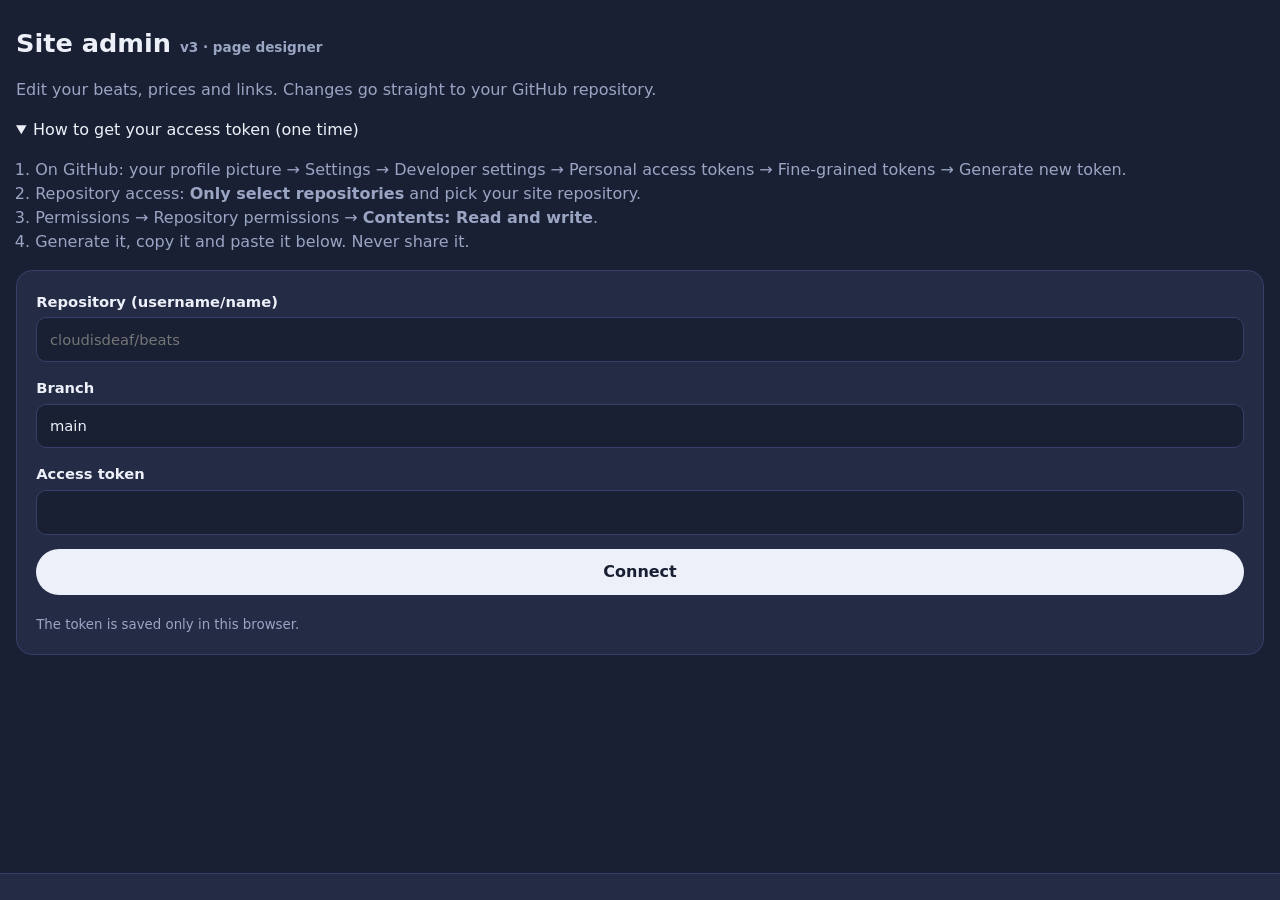
==== index.html @ 15315f5e "index.html" ====
<!DOCTYPE html>
<html lang="en">
<head>
<meta charset="utf-8">
<meta name="viewport" content="width=device-width, initial-scale=1">
<meta name="robots" content="noindex,nofollow">
<title>Site admin</title>
<style>
:root{--bg:#1a2033;--sf:#232b45;--ln:#36406a;--tx:#edf0f8;--mu:#9aa5c4;--ac:#a5b8ff}
*{box-sizing:border-box}
body{margin:0;background:var(--bg);color:var(--tx);font:16px/1.5 system-ui,-apple-system,"Segoe UI",sans-serif;padding-bottom:90px}
.w{width:min(1500px,100% - 2rem);margin:0 auto}
h1{font-size:1.6rem;margin:1.5rem 0 .2rem}h2{font-size:1.2rem;margin:2rem 0 .8rem}
p,small{color:var(--mu)}small{display:block;margin-top:.3rem;word-break:break-all}
.card{background:var(--sf);border:1px solid var(--ln);border-radius:16px;padding:1.2rem;margin:.8rem 0;display:grid;gap:.9rem}
label{display:grid;gap:.3rem;font-weight:600;font-size:.92rem}label.row{display:flex;gap:.6rem;align-items:center}
input,textarea,select{width:100%;background:var(--bg);color:var(--tx);border:1px solid var(--ln);border-radius:10px;padding:.65rem .8rem;font:inherit;font-weight:400}
input[type=checkbox]{width:auto}input[type=file]{padding:.5rem}
input:focus,textarea:focus,select:focus,button:focus-visible{outline:2px solid var(--ac);outline-offset:2px}
button{font:inherit;font-weight:600;border:0;border-radius:999px;padding:.7rem 1.3rem;cursor:pointer;background:var(--tx);color:var(--bg)}
button.sec{background:transparent;color:var(--tx);border:1px solid var(--ln)}button.del{background:transparent;color:#ff9b9b;border:1px solid #6a3640;justify-self:start}
button:disabled{opacity:.5;cursor:wait}
details{margin:1rem 0;color:var(--mu)}summary{cursor:pointer;color:var(--tx)}ol{padding-left:1.2rem}
.bar{position:fixed;left:0;right:0;bottom:0;background:var(--sf);border-top:1px solid var(--ln);padding:.8rem 0}
.bar .w{display:flex;gap:1rem;align-items:center;justify-content:space-between}#st{color:var(--mu);font-size:.9rem}
[hidden]{display:none!important}

.des{display:grid;grid-template-columns:minmax(0,1fr) 330px;gap:1rem;align-items:start}
@media(max-width:900px){.des{grid-template-columns:1fr}}
.des>.card{position:sticky;top:.5rem;max-height:calc(100vh - 1rem);overflow:auto;margin:0}
.tb{display:flex;flex-wrap:wrap;gap:.5rem;margin:.5rem 0}
.up{display:inline-block;cursor:pointer;border:1px solid var(--ln);border-radius:999px;padding:.7rem 1.3rem;font-weight:600;color:var(--tx)}
.stage{background:#0d1020;border:1px dashed var(--ln);padding:1rem;overflow:auto}.cvw{margin:0 auto}
.cv{position:relative;container-type:inline-size;aspect-ratio:var(--ar,16/7);background:radial-gradient(rgba(0,0,0,.1) 1px,transparent 1.3px) 0 0/7px 7px,var(--paper);color:var(--ink);outline:3px solid var(--ink);font-family:Arial,sans-serif}
.it{position:absolute;display:block;transform:rotate(calc(var(--r)*1deg));cursor:move;touch-action:none;user-select:none;-webkit-user-select:none}
.it.tx{font-size:calc(var(--fs)*1cqw);line-height:1.05;white-space:pre-wrap;word-break:break-word;color:var(--c,var(--ink))}
.it.tx.sh{text-shadow:.035em .035em 0 var(--acc),-.025em -.025em 0 var(--acc2)}
.it.hl{background:var(--acc);padding:.15em .35em}
.it.bt{background:var(--acc);border:3px solid var(--ink);box-shadow:.2em .2em 0 var(--ink);padding:.4em .7em;text-align:center;font-weight:700}
.it.im img{width:100%;display:block;pointer-events:none}.it.im.sh{filter:drop-shadow(3px 3px 0 var(--ink))}
.it.sel{outline:2px dashed #2a5bff;outline-offset:4px}
.hd,.rh{position:absolute;width:16px;height:16px;background:#2a5bff;border:2px solid #fff;border-radius:50%}
.hd{right:-12px;bottom:-12px;cursor:nwse-resize}.rh{left:calc(50% - 8px);top:-34px;cursor:grab}
.row2{display:flex;justify-content:space-between;align-items:center;gap:.6rem;flex-wrap:wrap;border-bottom:1px solid var(--ln);padding:.5rem 0}.row2 span{display:flex;gap:.4rem;flex-wrap:wrap}.ghost{opacity:.3}#bgc{grid-template-columns:repeat(auto-fit,minmax(220px,1fr))}
.tb label{display:flex;gap:.5rem;align-items:center;flex-direction:row}.fw{margin:0 auto;overflow:hidden;background:#fff;border:1px solid var(--ln)}.fw iframe{border:0;background:#fff;display:block}
.ro{position:sticky;top:0;z-index:5;background:var(--sf);border:1px solid var(--ln);padding:.5rem .8rem;font:600 .85rem ui-monospace,Consolas,monospace;margin:.5rem 0;word-break:break-word}
</style>
</head>
<body>
<div class="w">
<h1>Site admin <small style="display:inline;font-size:.85rem">v3 · page designer</small></h1>
<p>Edit your beats, prices and links. Changes go straight to your GitHub repository.</p>

<div id="login">
 <details open><summary>How to get your access token (one time)</summary><ol>
  <li>On GitHub: your profile picture &rarr; Settings &rarr; Developer settings &rarr; Personal access tokens &rarr; Fine-grained tokens &rarr; Generate new token.</li>
  <li>Repository access: <b>Only select repositories</b> and pick your site repository.</li>
  <li>Permissions &rarr; Repository permissions &rarr; <b>Contents: Read and write</b>.</li>
  <li>Generate it, copy it and paste it below. Never share it.</li></ol></details>
 <div class="card">
  <label>Repository (username/name)<input id="repo" placeholder="cloudisdeaf/beats"></label>
  <label>Branch<input id="br" value="main"></label>
  <label>Access token<input id="tk" type="password" autocomplete="off"></label>
  <button id="go">Connect</button>
  <small>The token is saved only in this browser.</small>
 </div>
</div>

<div id="ed" hidden>
 <h2>Page layout</h2><p>The page is a stack of blocks. Reorder or remove them, and add free canvases to place text, banners, images and stickers anywhere between sections.</p><div class="card" id="lay"></div>
 <h2 id="dz">Designer</h2><p>Desktop and mobile have separate layouts: switch the view and arrange each one on its own. Drag items to move them, use the round handles to resize and rotate, press Delete to remove.</p>
 <div class="tb"><button class="sec" id="vd">Desktop view</button><button class="sec" id="vm">Mobile view</button><button class="sec" id="adt">Add text</button><label class="up">Add image or sticker<input type="file" accept="image/*" id="adi" hidden></label><button class="sec" id="c2m">Copy desktop to mobile</button><button class="sec" id="m2d">Copy mobile to desktop</button></div>
 <div class="card" id="bgc"></div>
 <div class="tb"><label>Place new items on <select id="tgt"></select></label><label>Snap to grid <select id="snap"><option value="0">Off</option><option value="1">1%</option><option value="2.5">2.5%</option><option value="5" selected>5%</option><option value="10">10%</option></select></label><label>Preview screen width <select id="pw"><option value="1920" selected>1920 px</option><option value="1600">1600 px</option><option value="1440">1440 px</option><option value="1366">1366 px</option><option value="1280">1280 px</option></select></label><label><input type="checkbox" id="grid" checked> Show grid and rulers</label></div>
 <div class="ro" id="ro">Click an item in the preview to select it.</div>
 <div class="des"><div class="stage"><div class="fw" id="fw"><iframe id="fr" name="ed" title="Page preview"></iframe></div></div><div class="card" id="pn"></div></div>
 <h2>Pages</h2><p>The Beats page is always on. Switch the other pages public or private: a private page disappears from the menu and cannot be opened.</p><div class="card" id="pgs"></div>
 <h2>Album of the week</h2><div class="card" id="alb"></div>
 <h2>Projects</h2><button class="sec" id="adp">Add a project</button><div id="prj"></div>
 <h2>All items</h2><p>Every sticker, image and text on your page. Untick Mobile to hide an item on phones without touching the desktop.</p><div class="tb"><button class="sec" id="hm1">Hide every image on mobile</button><button class="sec" id="hm0">Show every item on mobile</button></div><div class="card" id="ly"></div>
 <h2>Style</h2><div class="card" id="sty"></div>
 <h2>Texts</h2><p>Change any other text on the page.</p><div class="card" id="txt"></div>
 <h2>Site settings</h2><div class="card" id="set"></div>
 <h2>Beats</h2><p>Upload only the preview with your voice tag. Newest beat goes first.</p>
 <button class="sec" id="add">Add a beat</button><div id="bts"></div>
 <h2>Licenses</h2><button class="sec" id="addlic">Add a license</button><div id="lic"></div>
 <h2>Account</h2><button class="sec" id="out">Disconnect this browser</button>
</div>
</div>

<div class="bar"><div class="w"><span id="st"></span><button id="pub" hidden>Publish changes</button></div></div>

<script>
const $=s=>document.querySelector(s),esc=s=>String(s??"").replace(/[&<>"]/g,c=>({"&":"&amp;","<":"&lt;",">":"&gt;",'"':"&quot;"}[c]));
let C=JSON.parse(localStorage.getItem("gh")||"{}"),D=null,F={};
const log=t=>$("#st").textContent=t;
const hdr=()=>({Authorization:"Bearer "+C.token,Accept:"application/vnd.github+json"});
const url=p=>`https://api.github.com/repos/${C.repo}/contents/${p}`;
const b64=f=>new Promise((ok,no)=>{const r=new FileReader();r.onload=()=>ok(r.result.split(",")[1]);r.onerror=no;r.readAsDataURL(f)});
const enc=s=>btoa(unescape(encodeURIComponent(s))),dec=s=>decodeURIComponent(escape(atob(s.replace(/\n/g,""))));
async function get(p){const r=await fetch(url(p)+"?ref="+encodeURIComponent(C.branch)+"&t="+Date.now(),{headers:hdr()});
 if(r.status===404)return null;if(!r.ok)throw new Error("GitHub answered "+r.status+". Check the repository name and the token.");return r.json()}
async function put(p,content,msg){const old=await get(p);
 const r=await fetch(url(p),{method:"PUT",headers:hdr(),body:JSON.stringify({message:msg,content,branch:C.branch,...(old?{sha:old.sha}:{})})});
 if(!r.ok)throw new Error(p+" failed ("+r.status+")")}
async function load(){const f=await get("data.json");if(!f)throw new Error("data.json was not found in the repository.");
 D=JSON.parse(dec(f.content));D.theme=Object.assign({paper:"#f4f1e8",ink:"#0d0d0d",acc:"#ffd400",acc2:"#e63a1e",hd:"Archivo Black",bd:"Space Mono"},D.theme);D.stickers=D.stickers||[];if(D.anim===undefined)D.anim=true;D.ticker=D.ticker||"new beats every week \u2022 tagged previews \u2022 clean files after payment \u2022 ";D.banner=D.banner||"";mig(D);cur=D.layout.find(k=>D.canvases[k])||"";D.texts=D.texts||{};$("#login").hidden=true;$("#ed").hidden=false;$("#pub").hidden=false;draw();design()}
function draw(){
 const s=(k,l,ph="")=>`<label>${l}<input data-k="${k}" value="${esc(D[k])}" placeholder="${ph}"></label>`;
 const c=(k,l)=>`<label>${l}<input type="color" data-k="theme.${k}" value="${esc(D.theme[k])}"></label>`;
 const fi=(f,i,o,l,cur)=>`<label>${l}<input type="file" accept="${f==="audio"?".mp3,audio/mpeg":"image/*"}" data-f="${f}" data-i="${i}" data-o="${o}"><small>${esc(cur||"Nothing uploaded")}</small></label>`;
 const n=(k,l,v)=>`<label>${l}<input type="number" data-t="num" data-k="${k}" value="${esc(v)}"></label>`;
 $("#set").innerHTML=s("artist","Artist name (logo, footer, page title)")+s("instagram","Instagram username (no @)")+s("youtube","YouTube channel URL")+s("email","Contact email (optional)")+s("paypal","PayPal.me username or link","e.g. cloudisdeaf")+`<label>Currency<select data-k="currency"><option${D.currency==="EUR"?" selected":""}>EUR</option><option${D.currency==="USD"?" selected":""}>USD</option></select></label>`;
 $("#lic").innerHTML=D.licenses.map((l,i)=>`<div class="card"><label>Name<input data-k="licenses.${i}.name" value="${esc(l.name)}"></label>${n(`licenses.${i}.price`,"Price",l.price)}<label>What is included (one per line)<textarea rows="5" data-t="list" data-k="licenses.${i}.features">${esc(l.features.join("\n"))}</textarea></label><label class="row"><input type="checkbox" data-t="chk" data-k="licenses.${i}.best" ${l.best?"checked":""}> Highlight this license</label><button class="del" data-dellic="${i}">Remove license</button></div>`).join("");
 $("#bts").innerHTML=D.beats.map((b,i)=>`<div class="card"><label>Title<input data-k="beats.${i}.title" value="${esc(b.title)}"></label>${n(`beats.${i}.bpm`,"BPM",b.bpm)}<label>Tags (comma separated)<input data-t="csv" data-k="beats.${i}.tags" value="${esc((b.tags||[]).join(", "))}"></label>${fi("audio",i,"beats","Preview MP3 (with voice tag)",b.audio)}${fi("cover",i,"beats","Cover image (optional)",b.cover)}<label>Checkout link (optional: BeatStars, Payhip... for automatic delivery)<input data-k="beats.${i}.buy" value="${esc(b.buy||"")}"></label>${gn(b,i)}<button class="del" data-del="${i}">Remove beat</button></div>`).join("")||"<p>No beats yet.</p>"}
document.addEventListener("input",e=>{const t=e.target,k=t.dataset.k;if(!k)return;const p=k.split(".");let o=D;while(p.length>1)o=o[p.shift()];
 let v=t.value;const ty=t.dataset.t;if(ty==="num")v=+v;if(ty==="list")v=v.split("\n").map(x=>x.trim()).filter(Boolean);if(ty==="csv")v=v.split(",").map(x=>x.trim()).filter(Boolean);if(ty==="chk")v=t.checked;o[p[0]]=v});
document.addEventListener("change",e=>{const t=e.target;if(!t.dataset.f||!t.files[0])return;const f=t.files[0],k=t.dataset.f,dir=k==="audio"?"beats/":k==="cover"?"covers/":"img/",p=dir+f.name.toLowerCase().replace(/[^a-z0-9.\-]+/g,"-"),o=t.dataset.o;
 F[p]=f;if(k!=="audio"){P[p]=URL.createObjectURL(f);rf()}(()=>{const base=o==="root"?D:o.split(".").reduce((x,q)=>x[q],D);return t.dataset.i===""||o==="root"?base:base[+t.dataset.i]})()[k]=p;t.nextElementSibling.textContent=p+" (uploads when you publish)"});
document.addEventListener("click",e=>{const d=e.target.dataset;
 if(d.del!==undefined&&confirm("Remove this beat from the site?")){D.beats.splice(+d.del,1);draw()}
 if(d.dellic!==undefined&&confirm("Remove this license?")){D.licenses.splice(+d.dellic,1);draw()}
 if(d.delst!==undefined){D.stickers.splice(+d.delst,1);draw()}});
$("#addlic").onclick=()=>{D.licenses.push({name:"New license",price:50,features:["Describe what is included"]});draw()};
const FONTS=["Archivo Black","Permanent Marker","Space Mono","Bebas Neue","Anton","Special Elite","VT323","Inter"],P={},BN={beats:"Latest beats",licenses:"Licenses",payments:"How to pay",free:"Free use",faq:"Questions",contact:"Contact"};let sel=null,view="d",cur="",W=null,T="page",tm;
const defHero=d=>{const L=[],b=d.banner?1:0;if(b)L.push({t:"img",src:d.banner,x:2,y:3,w:96,r:0,sh:1});(d.stickers||[]).filter(s=>s.img).forEach(s=>L.push({t:"img",src:s.img,x:+s.x||0,y:+s.y||0,w:Math.max(3,Math.round((+s.w||140)/12.8)),r:+s.r||0,sh:1,an:"w"}));
 L.push({t:"text",s:d.artist||"CloudIsDeaf",x:4,y:b?46:14,w:92,fs:b?9:11,f:"Archivo Black",sh:1,r:0},{t:"text",s:d.tagline||"Type beats made for late nights.",x:4,y:b?72:62,w:55,fs:2.1,f:"Space Mono",hl:1,r:0},{t:"text",s:"hear the beats",x:4,y:b?85:80,w:20,fs:1.9,f:"Space Mono",btn:1,link:"#beats",r:0});
 if(!b&&!(d.stickers||[]).length)L.push({t:"text",s:"\u2605",x:84,y:4,w:12,fs:11,f:"Archivo Black",c:"#e63a1e",an:"s",r:0},{t:"text",s:"ADVISORY\nheavy 808s inside",x:70,y:72,w:22,fs:1.6,f:"Space Mono",hl:1,r:-4});
 return{ar:"16/7",arm:"4/5",items:L}};
const mig=d=>{if(!d.canvases||!d.layout){const H=d.hero||defHero(d),c=i=>({x:i.x,y:i.y,w:i.w,fs:i.fs,r:i.r||0});d.canvases={hero:{name:"Top banner",ar:{d:H.ar||"16/7",m:H.arm||"4/5"},bg:{c:"",img:"",pat:"none"},items:H.items.map(i=>({...i,d:c(i),m:c(i)}))}};d.layout=["hero","beats","licenses","payments","free","faq","contact"]}delete d.hero;d.over=d.over||{};d.album=d.album||{on:false,week:"",title:"",artist:"",year:"",cover:"",note:"",links:{}};d.album.links=d.album.links||{};d.projects=d.projects||{on:false,items:[]};d.genres=d.genres||["Trap","R&B","Crank","Jerk","Melodic","Drill","Rage"];d.layout=d.layout.filter(k=>BN[k]||d.canvases[k])};
const B=()=>D&&D.canvases[cur];
const items=(b,o)=>o==="c"?(D.canvases[b]||{items:[]}).items:(D.over[b]=D.over[b]||[]);
const it0=()=>sel&&items(sel.b,sel.o)[sel.i];
const tn=id=>id==="page"?"Whole page":D.canvases[id]?D.canvases[id].name:BN[id]||id;
const elOf=s=>W&&s&&W.document.querySelector(`.it[data-o="${s.o}"][data-b="${s.b}"][data-i="${s.i}"]`);
const ctrEl=id=>{if(!W)return null;const d=W.document;return id==="page"?d.querySelector("#pg"):D.canvases[id]?d.querySelector("#c-"+id+" .cv"):d.querySelector('[data-blk="'+id+'"]>.w')};
const prev=()=>JSON.parse(JSON.stringify(D,(k,v)=>(k==="src"||k==="img"||k==="cover")&&P[v]?P[v]:v));
const addFile=f=>{const p="img/"+f.name.toLowerCase().replace(/[^a-z0-9.\-]+/g,"-");F[p]=f;P[p]=URL.createObjectURL(f);return p};
const all=()=>[...Object.values(D.canvases).flatMap(c=>c.items),...Object.values(D.over).flat()];
const rf=()=>{clearTimeout(tm);tm=setTimeout(rf0,70)};
function fit(){const st=document.querySelector(".stage"),w=view==="m"?390:+$("#pw").value,av=st.clientWidth-26,s=av>0?Math.min(1,av/w):1,h=Math.round(innerHeight*.82),fw=$("#fw"),fr=$("#fr");
 fw.style.width=Math.round(w*s)+"px";fw.style.height=h+"px";fr.style.width=w+"px";fr.style.height=Math.round(h/s)+"px";fr.style.transform="scale("+s+")";fr.style.transformOrigin="0 0"}
addEventListener("resize",()=>{if(D)fit()});$("#pw").onchange=()=>rf0();
function rf0(){if(!W||!W.render||!D)return;fit();$("#vd").style.outline=view==="d"?"2px solid #a5b8ff":"";$("#vm").style.outline=view==="m"?"2px solid #a5b8ff":"";
 const b=W.document.body;b.classList.toggle("vm",view==="m");b.classList.toggle("vd",view==="d");const y=W.scrollY||0;W.render(prev());try{W.scrollTo(0,y)}catch(_){}decor();lyr()}
function decor(){if(!W||!W.render)return;const d=W.document;d.querySelectorAll(".eg,.gd,.hd,.rh").forEach(e=>e.remove());
 const el=elOf(sel);if(el&&it0()){el.classList.add("sel");el.insertAdjacentHTML("beforeend",'<span class="hd"></span><span class="rh"></span>')}
 const C=el?el.offsetParent:ctrEl(T);
 if(C&&$("#grid").checked){const s=+$("#snap").value||10;let h="";for(let p=0;p<=100;p+=10)h+=`<i style="left:${p}%">${p}</i><b style="top:${p}%">${p}</b>`;C.insertAdjacentHTML("beforeend",`<div class="eg" style="--s:${s}%">${h}</div>`)}
 ro()}
function ro(g){const i=it0(),el=elOf(sel),R=$("#ro");
 if(!i){const C=ctrEl(T);R.textContent="New items go on: "+tn(T)+(C?" ("+C.offsetWidth+"\u00d7"+C.offsetHeight+" px)":"")+". Click an item in the preview to select it.";return}
 const G=g||i[view]||i.d,C=el&&el.offsetParent;R.textContent=tn(sel.b)+(C?" \u00b7 "+C.offsetWidth+"\u00d7"+C.offsetHeight+" px":"")+" \u00b7 x "+G.x+"%  y "+G.y+"%  w "+G.w+"%  rot "+(G.r||0)+"\u00b0  layer "+(i.z||0)+" \u00b7 screen "+W.innerWidth+"px"}
function setT(id){T=id;$("#tgt").value=id;if(D.canvases[id]&&cur!==id){cur=id;bgp();lay()}}
function lay(){const L=D.layout,rm=Object.keys(BN).filter(k=>!L.includes(k));
 $("#lay").innerHTML=L.map(id=>{const c=D.canvases[id];return`<div class="row2"><b>${esc(c?c.name:BN[id])}${c?" (free canvas"+(id===cur?", editing":"")+")":""}</b><span>${c?`<button class="sec" data-m="ed" data-id="${id}">Edit</button>`:""}<button class="sec" data-m="up" data-id="${id}">Up</button><button class="sec" data-m="dn" data-id="${id}">Down</button><button class="del" data-m="rm" data-id="${id}">Remove</button></span></div>`}).join("")+`<div class="tb"><button class="sec" id="adc">Add a free canvas</button>${rm.map(k=>`<button class="sec" data-m="back" data-id="${k}">Restore: ${BN[k]}</button>`).join("")}</div>`;
 $("#tgt").innerHTML='<option value="page">Whole page (background)</option>'+L.map(id=>`<option value="${id}">${esc(tn(id))}</option>`).join("");T=L.includes(T)||T==="page"?T:"page";$("#tgt").value=T}
$("#tgt").onchange=()=>{setT($("#tgt").value);decor()};$("#snap").onchange=decor;$("#grid").onchange=decor;
$("#lay").addEventListener("click",e=>{const m=e.target.dataset.m,id=e.target.dataset.id,L=D.layout,n=L.indexOf(id),ct=L.indexOf("contact")>-1?L.indexOf("contact"):L.length;
 if(e.target.id==="adc"){const k="c"+Date.now().toString(36);D.canvases[k]={name:"Canvas "+(Object.keys(D.canvases).length+1),ar:{d:"16/6",m:"1/1"},bg:{c:"",img:"",pat:"none"},items:[]};L.splice(ct,0,k);cur=k;T=k;sel=null}
 else if(!m)return;
 else if(m==="up"&&n>0)[L[n-1],L[n]]=[L[n],L[n-1]];
 else if(m==="dn"&&n<L.length-1)[L[n+1],L[n]]=[L[n],L[n+1]];
 else if(m==="rm"){if(!confirm("Remove this block from the page?"))return;L.splice(n,1);if(D.canvases[id]){delete D.canvases[id];sel=null;if(cur===id)cur=L.find(k=>D.canvases[k])||""}}
 else if(m==="back")L.splice(ct,0,id);
 else if(m==="ed"){cur=id;T=id;sel=null}
 lay();bgp();pn();rf0()});
function bgp(){const b=B(),p=$("#bgc");if(!b){p.innerHTML="<p>Add a free canvas in the page layout above to set its background and height.</p>";return}
 const k=x=>`canvases.${cur}.${x}`;
 p.innerHTML=`<label>Canvas name<input data-k="${k("name")}" value="${esc(b.name)}"></label><label>Shape on desktop (width/height)<input data-k="${k("ar.d")}" value="${esc(b.ar.d)}"></label><label>Shape on mobile (width/height)<input data-k="${k("ar.m")}" value="${esc(b.ar.m)}"></label><label>Background color<input type="color" data-k="${k("bg.c")}" value="${b.bg.c||"#ffffff"}"></label><button class="sec" data-m="nobg">Use page background</button><label>Background pattern<select data-k="${k("bg.pat")}">${[["none","None"],["dots","Dots"],["lines","Stripes"]].map(a=>`<option value="${a[0]}"${a[0]===b.bg.pat?" selected":""}>${a[1]}</option>`).join("")}</select></label><label class="row"><input type="checkbox" data-t="chk" data-k="${k("wide")}" ${b.wide?"checked":""}> Full width (edge to edge, up to 1920 px)</label><label>Background image<input type="file" accept="image/*" id="bgi"><small>${esc(b.bg.img||"None")}</small></label><button class="sec" data-m="nobi">Remove background image</button>`}
$("#bgc").addEventListener("click",e=>{const m=e.target.dataset.m,b=B();if(!b)return;if(m==="nobg")b.bg.c="";else if(m==="nobi")b.bg.img="";else return;bgp();rf0()});
$("#bgc").addEventListener("change",e=>{if(e.target.id==="bgi"&&e.target.files[0]){B().bg.img=addFile(e.target.files[0]);bgp();rf0()}});
function pn(){const i=it0(),p=$("#pn");if(!i){p.innerHTML="<p>Select an item in the preview, or add one with the buttons above.</p>";return}
 const G=i[view]||i.d,V=view==="d"?"desktop":"mobile",
 f=(k,l,t="text",x="")=>`<label>${l}<input type="${t}" data-p="${k}" value="${esc(i[k]??"")}" ${x}></label>`,
 gf=(k,l,x="")=>`<label>${l} (${V})<input type="number" data-g="${k}" value="${esc(G[k]??"")}" ${x}></label>`,
 ck=(k,l)=>`<label class="row"><input type="checkbox" data-p="${k}" data-c="1" ${i[k]?"checked":""}> ${l}</label>`,
 ab=(v,l)=>`<button class="sec" data-a="al" data-v="${v}">${l}</button>`;
 p.innerHTML=`<p><b>${esc(tn(sel.b))}</b>: editing the ${V} layout</p>`+(i.t==="text"?`<label>Text<textarea rows="3" data-p="s">${esc(i.s)}</textarea></label><label>Font<select data-p="f">${FONTS.map(x=>`<option${x===i.f?" selected":""}>${x}</option>`).join("")}</select></label>`+gf("fs","Size",'step="0.1" min="0.5"')+`<label>Color<input type="color" data-p="c" value="${i.c||D.theme.ink}"></label>`+ck("sh","Punk shadow")+ck("hl","Highlighter")+ck("btn","Button style")+f("link","Link (optional, for example #beats)"):`<label>Replace image<input type="file" accept="image/*" id="rpl"></label>`+ck("sh","Drop shadow"))
 +gf("x","X position (%)",'step="0.1"')+gf("y","Y position (%)",'step="0.1"')+gf("w","Width (%)",'step="0.5" min="2"')+gf("r","Rotation (degrees)")
 +`<label>Layer (-5 behind page content, 15 in front)<input type="number" min="-5" max="15" step="1" data-p="z" value="${i.z||0}"></label>`+ck("hd","Hide on desktop")+ck("hm","Hide on mobile")+`<label>Animation<select data-p="an">${[["","None"],["w","Wobble"],["s","Spin"],["p","Pulse"]].map(a=>`<option value="${a[0]}"${a[0]===(i.an||"")?" selected":""}>${a[1]}</option>`).join("")}</select></label>`
 +`<div class="tb">${ab("l","Left edge")}${ab("ch","Center horizontally")}${ab("r","Right edge")}${ab("t","Top edge")}${ab("cv","Center vertically")}${ab("b","Bottom edge")}</div><div class="tb"><button class="sec" data-a="fw">Layer +1</button><button class="sec" data-a="bk">Layer -1</button><button class="sec" data-a="dup">Duplicate</button><button class="sec" data-a="hidev">Hide on ${V}</button><button class="del" data-a="rm">Delete everywhere</button></div>`}
function design(){const t=D.theme,o=v=>FONTS.map(x=>`<option${x===v?" selected":""}>${x}</option>`).join(""),c=(k,l)=>`<label>${l}<input type="color" data-k="theme.${k}" value="${esc(t[k])}"></label>`;
 $("#sty").innerHTML=`<label>Heading font (titles of each section)<select data-k="theme.hd">${o(t.hd)}</select></label><label>Body font<select data-k="theme.bd">${o(t.bd)}</select></label>`+c("paper","Page background color")+c("ink","Text and border color")+c("acc","Accent color")+c("acc2","Second accent color")+`<label>Page background pattern<select data-k="theme.pat"><option value="dots"${t.pat!=="none"?" selected":""}>Dots</option><option value="none"${t.pat==="none"?" selected":""}>None</option></select></label><label>Scrolling strip text<input data-k="ticker" value="${esc(D.ticker)}"></label><label class="row"><input type="checkbox" data-t="chk" data-k="anim" ${D.anim?"checked":""}> Animations on</label>`;
 lay();bgp();pn();pgs();if(!$("#fr").getAttribute("src"))$("#fr").src="index.html?edit=1&t="+Date.now();
 fetch("index.html?t="+Date.now()).then(r=>r.text()).then(h=>{const d=new DOMParser().parseFromString(h,"text/html");
  $("#txt").innerHTML=[...d.querySelectorAll("[data-tx]")].map(e=>`<label>${esc(e.textContent.trim().slice(0,45))}<textarea rows="2" data-x="${e.dataset.tx}">${esc(D.texts[e.dataset.tx]??e.textContent.trim())}</textarea></label>`).join("")||"<p>No texts found.</p>"}).catch(()=>{$("#txt").innerHTML="<p>Could not load the list of texts.</p>"})}
document.addEventListener("input",e=>{if(e.target.dataset.k&&D)rf()});
$("#txt").addEventListener("input",e=>{const k=e.target.dataset.x;if(k)D.texts[k]=e.target.value});
$("#pn").addEventListener("input",e=>{const t=e.target,i=it0();if(!i)return;
 if(t.dataset.g)(i[view]=i[view]||{...i.d})[t.dataset.g]=+t.value;else if(t.dataset.p)i[t.dataset.p]=t.dataset.c?t.checked:t.type==="number"?+t.value:t.value;else return;rf();ro()});
$("#pn").addEventListener("change",e=>{if(e.target.id==="rpl"&&e.target.files[0]){it0().src=addFile(e.target.files[0]);rf0()}});
$("#pn").addEventListener("click",e=>{const a=e.target.dataset.a,i=it0();if(!a||!i)return;const L=items(sel.b,sel.o),g=i[view]=i[view]||{...i.d};
 if(a==="rm"){if(!confirm("Delete this item from desktop AND mobile?"))return;L.splice(sel.i,1);sel=null}else if(a==="hidev"){i[view==="d"?"hd":"hm"]=1}
 else if(a==="dup"){const c=JSON.parse(JSON.stringify(i));["d","m"].forEach(k=>{c[k].x+=3;c[k].y+=3});L.push(c);sel={...sel,i:L.length-1}}
 else if(a==="fw"||a==="bk")i.z=Math.max(-5,Math.min(15,(i.z||0)+(a==="fw"?1:-1)));
 else if(a==="al"){const el=elOf(sel),C=el.offsetParent,w=el.offsetWidth/C.offsetWidth*100,h=el.offsetHeight/C.offsetHeight*100,v=e.target.dataset.v;
  if(v==="l")g.x=0;if(v==="ch")g.x=+(50-w/2).toFixed(1);if(v==="r")g.x=+(100-w).toFixed(1);if(v==="t")g.y=0;if(v==="cv")g.y=+(50-h/2).toFixed(1);if(v==="b")g.y=+(100-h).toFixed(1)}
 rf0();pn()});
const nw=o=>{const id=ctrEl(T)?T:"page",oo=D.canvases[id]?"c":"o",C=ctrEl(id);let x=30,y=20;
 if(C&&W){const r=C.getBoundingClientRect();x=Math.max(0,Math.min(85,(W.innerWidth/2-r.left)/r.width*100-8));y=Math.max(-10,Math.min(100,(W.innerHeight/2-r.top)/r.height*100-4))}
 const g={x:+x.toFixed(1),y:+y.toFixed(1)};if(oo==="o"&&id==="page"&&view==="d")o.hm=1;o.d={...o.d,...g};o.m={...o.m,...g};const L=items(id,oo);L.push(o);sel={o:oo,b:id,i:L.length-1};T=id;$("#tgt").value=id;rf0();pn()};
$("#adt").onclick=()=>nw({t:"text",s:"New text",f:D.theme.bd,z:0,d:{w:40,fs:4,r:0},m:{w:60,fs:6,r:0}});
$("#adi").onchange=e=>{const f=e.target.files[0];if(!f)return;nw({t:"img",src:addFile(f),sh:1,z:1,d:{w:20,r:0},m:{w:35,r:0}});e.target.value=""};
$("#vd").onclick=()=>{view="d";rf0();pn()};$("#vm").onclick=()=>{view="m";rf0();pn()};
const cp=(a,z)=>{if(confirm("Copy the "+(a==="d"?"desktop":"mobile")+" layout of every item to "+(z==="d"?"desktop":"mobile")+"?")){all().forEach(i=>{i[z]={...(i[a]||i.d)}});rf0();pn()}};
$("#c2m").onclick=()=>cp("d","m");$("#m2d").onclick=()=>cp("m","d");
const refs=()=>[...Object.entries(D.canvases).flatMap(([b,c])=>c.items.map((it,i)=>({o:"c",b,i,it}))),...Object.entries(D.over).flatMap(([b,L])=>L.map((it,i)=>({o:"o",b,i,it})))];
function lyr(){const L=$("#ly");if(!L||!D)return;
 L.innerHTML=refs().map(r=>{const k=r.o+"|"+r.b+"|"+r.i;return`<div class="row2"><span><b>${esc(r.it.t==="img"?(r.it.src||"").split("/").pop():"\u201c"+String(r.it.s||"").slice(0,28)+"\u201d")}</b><small>on ${esc(tn(r.b))}</small></span><span><label class="row"><input type="checkbox" data-ly="d" data-ref="${k}" ${r.it.hd?"":"checked"}> Desktop</label><label class="row"><input type="checkbox" data-ly="m" data-ref="${k}" ${r.it.hm?"":"checked"}> Mobile</label><button class="sec" data-ly="s" data-ref="${k}">Select</button></span></div>`}).join("")||"<p>No items yet.</p>"}
$("#ly").addEventListener("change",e=>{const t=e.target,v=t.dataset.ly;if(!v||v==="s")return;const[o,b,i]=t.dataset.ref.split("|");items(b,o)[+i][v==="d"?"hd":"hm"]=t.checked?0:1;rf0()});
$("#ly").addEventListener("click",e=>{const t=e.target;if(t.dataset.ly!=="s")return;const[o,b,i]=t.dataset.ref.split("|");sel={o,b,i:+i};setT(b);rf0();pn();const el=elOf(sel);if(el&&el.scrollIntoView)el.scrollIntoView({block:"center"})});
$("#hm1").onclick=()=>{refs().forEach(r=>{if(r.it.t==="img")r.it.hm=1});rf0()};$("#hm0").onclick=()=>{refs().forEach(r=>{r.it.hm=0});rf0()};
const PL=[["spotify","Spotify"],["apple","Apple Music"],["ytm","YouTube Music"],["amazon","Amazon Music"],["deezer","Deezer"],["tidal","Tidal"],["soundcloud","SoundCloud"],["bandcamp","Bandcamp"]];
const gn=(b,i)=>`<div><b>Genres</b><div class="tb">${D.genres.map(g=>`<label class="row"><input type="checkbox" data-gn="${i}" data-gv="${esc(g)}" ${(b.genres||[]).includes(g)?"checked":""}> ${esc(g)}</label>`).join("")}</div></div>`;
document.addEventListener("change",e=>{const t=e.target;if(t.dataset.gn===undefined)return;const b=D.beats[+t.dataset.gn];b.genres=b.genres||[];const g=t.dataset.gv,ix=b.genres.indexOf(g);if(t.checked&&ix<0)b.genres.push(g);if(!t.checked&&ix>-1)b.genres.splice(ix,1);rf()});
function pgs(){const A=D.album,J=D.projects,f=(k,l,v)=>`<label>${l}<input data-k="${k}" value="${esc(v||"")}"></label>`;
 $("#pgs").innerHTML=`<label class="row"><input type="checkbox" data-t="chk" data-k="album.on" ${A.on?"checked":""}> Album of the week page is public</label><label class="row"><input type="checkbox" data-t="chk" data-k="projects.on" ${J.on?"checked":""}> Projects page is public</label><label>Preview page in the designer<select id="pgv"><option value="">Home</option><option value="beats">All beats</option><option value="album">Album of the week</option><option value="projects">Projects</option></select></label><label>Genres for the beats page (comma separated)<input data-t="csv" data-k="genres" value="${esc(D.genres.join(", "))}"></label>`;
 $("#alb").innerHTML=f("album.week","Label (for example Week of Oct 12)",A.week)+f("album.title","Album title",A.title)+f("album.artist","Artist",A.artist)+f("album.year","Year",A.year)+`<label>Why this album<textarea rows="3" data-k="album.note">${esc(A.note)}</textarea></label><label>Cover<input type="file" accept="image/*" data-f="cover" data-i="" data-o="album"><small>${esc(A.cover||"No cover")}</small></label>`+PL.map(x=>`<label>${x[1]} link<input data-k="album.links.${x[0]}" value="${esc(A.links[x[0]]||"")}" placeholder="https://"></label>`).join("");
 $("#prj").innerHTML=J.items.map((p,i)=>`<div class="card">${f(`projects.items.${i}.title`,"Title",p.title)}${f(`projects.items.${i}.role`,"Your role",p.role)}${f(`projects.items.${i}.year`,"Year",p.year)}<label>Description<textarea rows="3" data-k="projects.items.${i}.desc">${esc(p.desc)}</textarea></label><label>Cover<input type="file" accept="image/*" data-f="cover" data-i="${i}" data-o="projects.items"><small>${esc(p.cover||"No cover")}</small></label><label>Links (one per line: Label | URL)<textarea rows="3" data-k="projects.items.${i}.links">${esc(p.links)}</textarea></label><button class="del" data-delp="${i}">Remove project</button></div>`).join("")||"<p>No projects yet.</p>"}
$("#pgs").addEventListener("change",e=>{if(e.target.id==="pgv"&&W)W.location.hash=e.target.value?"#/"+e.target.value:"#/"});
$("#pgs").addEventListener("input",e=>{if(e.target.dataset.k==="genres")setTimeout(()=>{draw();rf()},0)});
$("#adp").onclick=()=>{D.projects.items.unshift({title:"New project",role:"",year:"",desc:"",cover:"",links:""});pgs();rf()};
$("#prj").addEventListener("click",e=>{const x=e.target.dataset.delp;if(x!==undefined&&confirm("Remove this project?")){D.projects.items.splice(+x,1);pgs();rf()}});
function key(e){if(!sel||!D||/INPUT|TEXTAREA|SELECT/.test(e.target.tagName))return;const i=it0();if(!i)return;const g=i[view]=i[view]||{...i.d},st=e.shiftKey?2:.5;
 if(e.key==="Delete"||e.key==="Backspace"){if(view==="m")i.hm=1;else if(confirm("Delete this item from the whole page? To only hide it, use the Desktop and Mobile checkboxes in All items.")){items(sel.b,sel.o).splice(sel.i,1);sel=null}}
 else if(e.key.indexOf("Arrow")===0){e.preventDefault();if(e.key==="ArrowLeft")g.x=+(g.x-st).toFixed(1);if(e.key==="ArrowRight")g.x=+(g.x+st).toFixed(1);if(e.key==="ArrowUp")g.y=+(g.y-st).toFixed(1);if(e.key==="ArrowDown")g.y=+(g.y+st).toFixed(1)}
 else return;rf0();pn()}
document.addEventListener("keydown",key);
const ap=(el,g)=>{for(const[k,v]of[["x",g.x+"%"],["y",g.y+"%"],["w",g.w+"%"],["r",g.r||0]])el.style.setProperty("--"+view+k,v)};
function snp(x,y,el,C){const s=+$("#snap").value;if(!s)return[x,y,0,0];const w=el.offsetWidth/C.offsetWidth*100,h=el.offsetHeight/C.offsetHeight*100;x=Math.round(x/s)*s;y=Math.round(y/s)*s;let a=0,b=0;
 if(Math.abs(x+w/2-50)<=1.2){x=50-w/2;a=1}if(Math.abs(y+h/2-50)<=1.2){y=50-h/2;b=1}return[x,y,a,b]}
function pd(e){if(e.button>0)return;const hd=e.target.closest(".hd,.rh"),el=e.target.closest(".it[data-b]");
 if(!el){const s=e.target.closest(".cs,[data-blk]");setT(s?(s.dataset.blk||s.id.slice(2)):"page");sel=null;decor();pn();return}
 e.preventDefault();const o=el.dataset.o,b=el.dataset.b,n=+el.dataset.i;
 if(!sel||sel.o!==o||sel.b!==b||sel.i!==n){sel={o,b,i:n};setT(b);decor();pn()}
 const it=items(b,o)[n],g=(it[view]=it[view]||{...it.d}),C=el.offsetParent,r=C.getBoundingClientRect(),bb=el.getBoundingClientRect(),cx=bb.left+bb.width/2,cy=bb.top+bb.height/2,mode=hd?(hd.classList.contains("rh")?"r":"s"):"m",s0={x:e.clientX,y:e.clientY,ix:g.x,iy:g.y,iw:g.w};
 try{el.setPointerCapture(e.pointerId)}catch(_){}
 const mv=ev=>{const dx=(ev.clientX-s0.x)/r.width*100,dy=(ev.clientY-s0.y)/r.height*100;let va=0,ha=0;
  if(mode==="m"){const q=snp(s0.ix+dx,s0.iy+dy,el,C);g.x=+q[0].toFixed(1);g.y=+q[1].toFixed(1);va=q[2];ha=q[3]}
  else if(mode==="s"){const s=+$("#snap").value;let w=s0.iw+dx;if(s)w=Math.round(w/s)*s;g.w=Math.max(2,+w.toFixed(1))}
  else{let a=Math.atan2(ev.clientY-cy,ev.clientX-cx)*180/Math.PI+90;g.r=ev.shiftKey?Math.round(a/15)*15:Math.round(a)}
  ap(el,g);C.querySelectorAll(".gd").forEach(x=>x.remove());
  if(va)C.insertAdjacentHTML("beforeend",'<div class="gd" style="left:50%;top:0;bottom:0;width:2px"></div>');if(ha)C.insertAdjacentHTML("beforeend",'<div class="gd" style="top:50%;left:0;right:0;height:2px"></div>');ro(g)},
  up=()=>{W.removeEventListener("pointermove",mv);W.removeEventListener("pointerup",up);rf0();pn()};
 W.addEventListener("pointermove",mv);W.addEventListener("pointerup",up)}
$("#fr").addEventListener("load",()=>{W=$("#fr").contentWindow;if(!W||!W.render)return;W.document.addEventListener("pointerdown",pd,true);W.document.addEventListener("keydown",key);rf0()});
$("#add").onclick=()=>{D.beats.unshift({title:"New beat",bpm:140,tags:[],audio:"",cover:""});draw()};
$("#go").onclick=async()=>{C={repo:$("#repo").value.trim(),branch:$("#br").value.trim()||"main",token:$("#tk").value.trim()};
 localStorage.setItem("gh",JSON.stringify(C));log("Connecting...");try{await load();log("Connected.")}catch(e){log("Error: "+e.message)}};
$("#out").onclick=()=>{localStorage.removeItem("gh");location.reload()};
$("#pub").onclick=async()=>{const b=$("#pub");b.disabled=true;
 try{for(const[p,f]of Object.entries(F)){log("Uploading "+p+"...");await put(p,await b64(f),"Upload "+p)}F={};
  log("Saving site data...");await put("data.json",enc(JSON.stringify(D,null,2)+"\n"),"Update site data");
  log("Published. The site updates in about a minute.")}catch(e){log("Error: "+e.message)}b.disabled=false};
$("#repo").value=C.repo||"";$("#br").value=C.branch||"main";
if(C.token){log("Connecting...");load().then(()=>log("Connected.")).catch(e=>{log("Error: "+e.message)})}
</script>
</body>
</html>
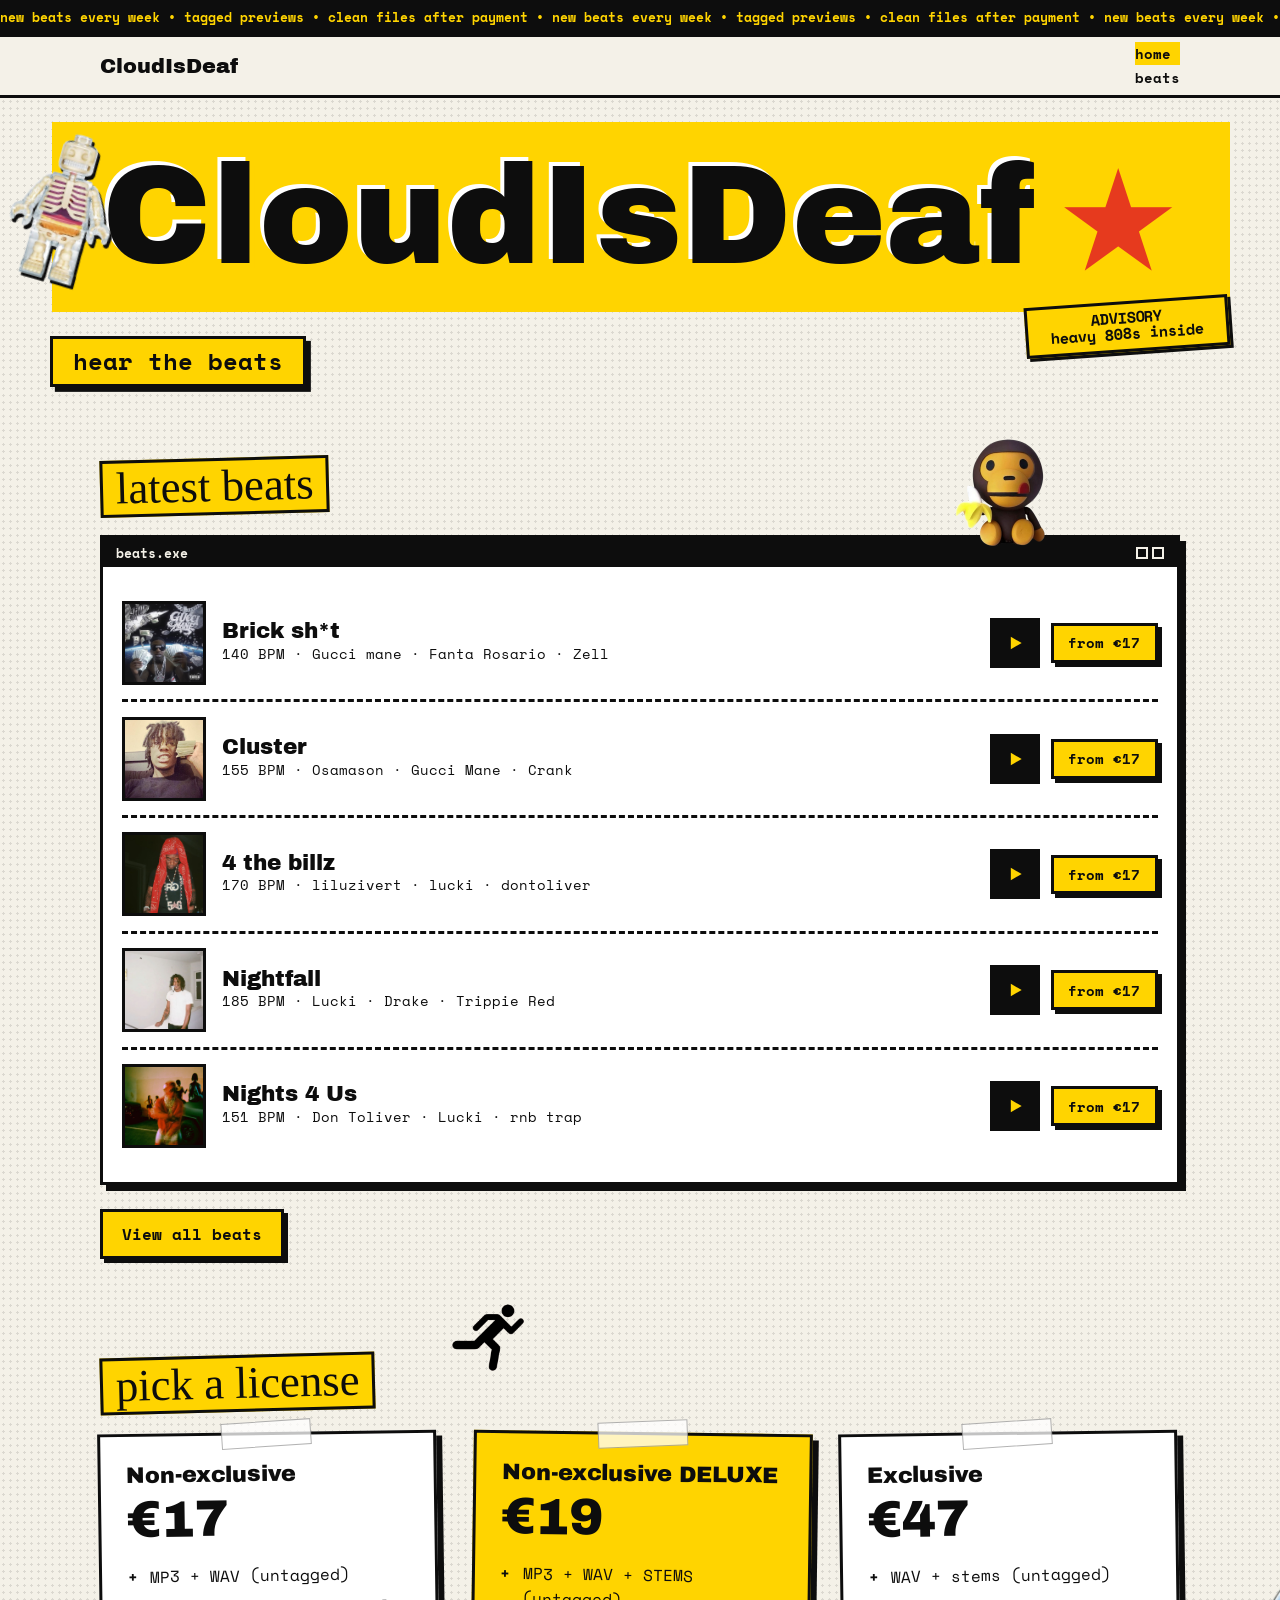
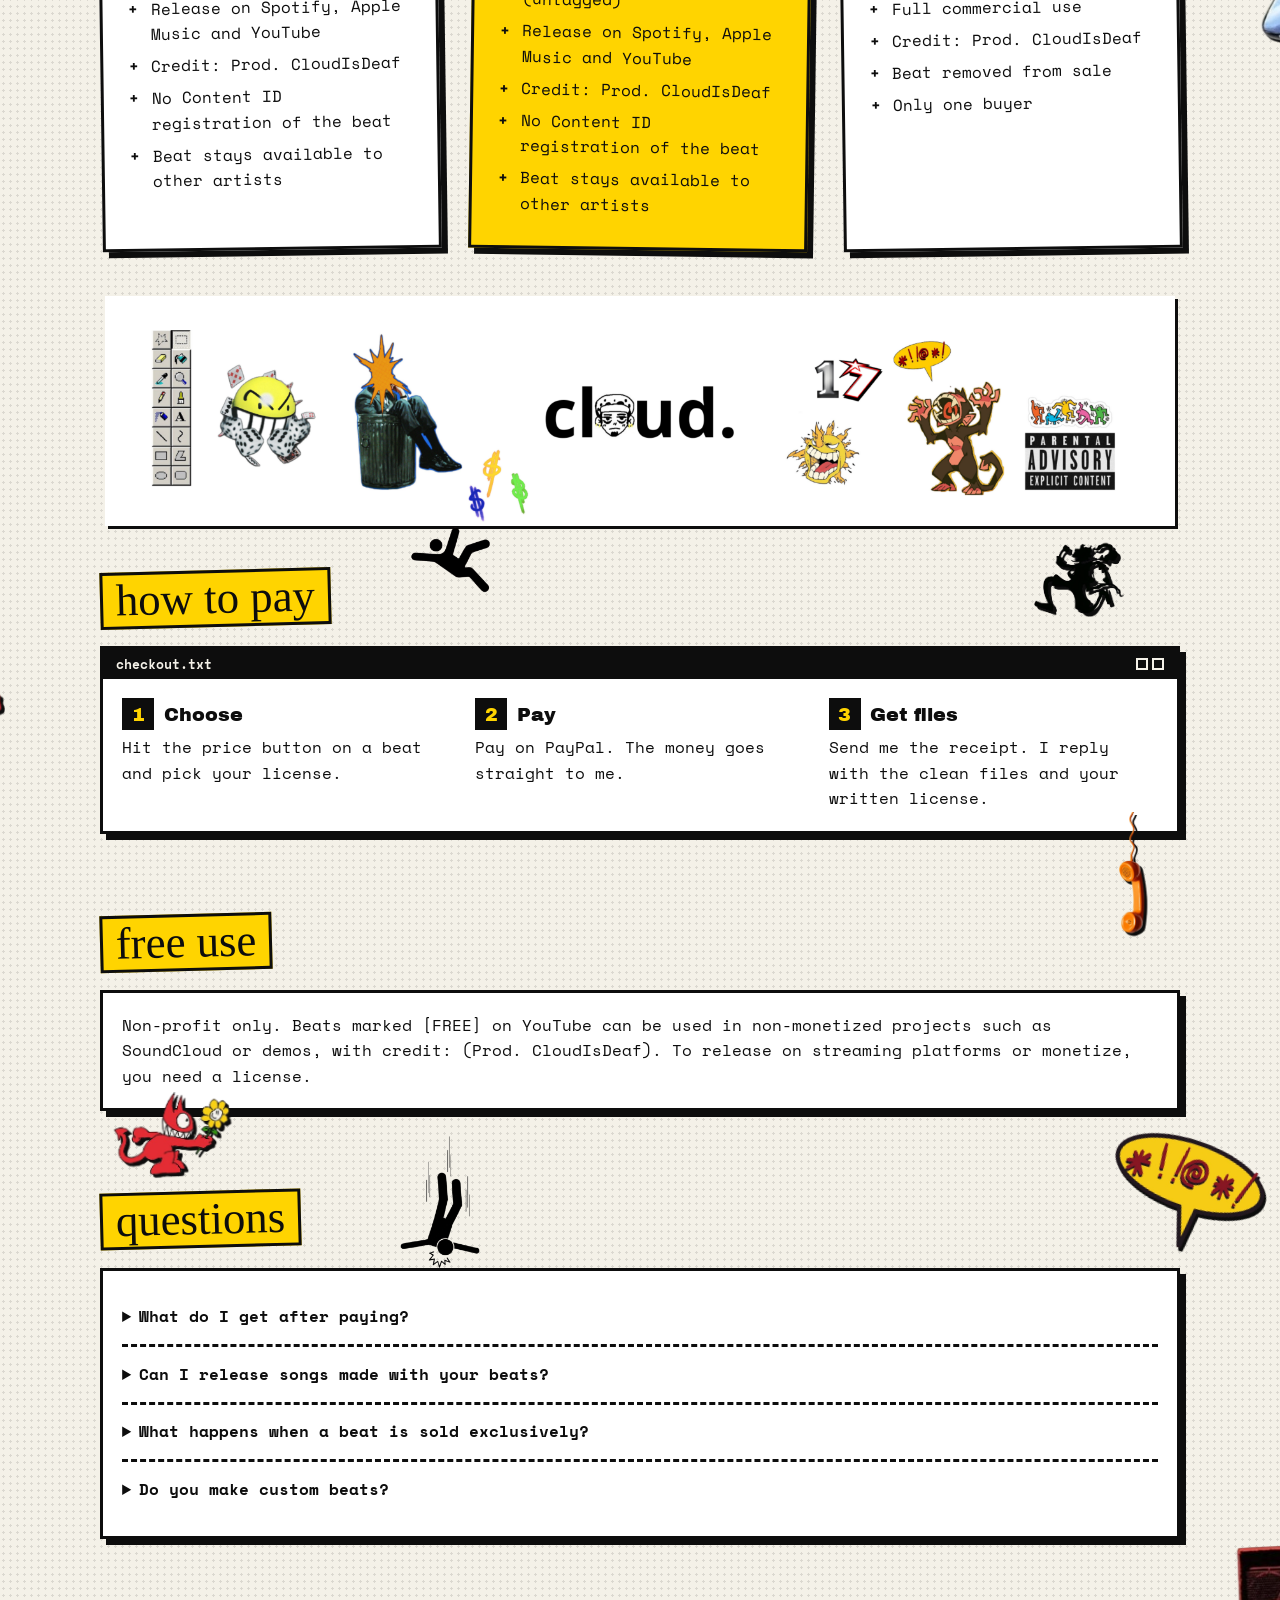
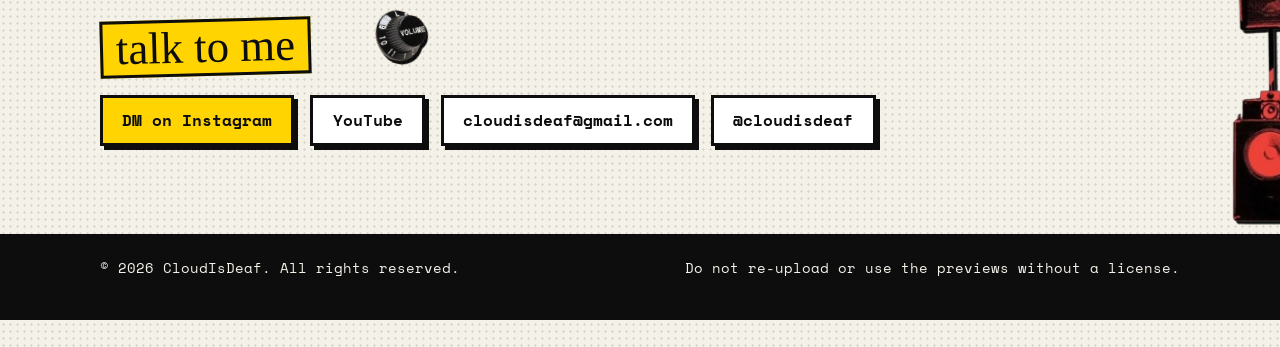
==== commit 99e43642: "index.html" ====
--- a/index.html
+++ b/index.html
@@ -2,259 +2,265 @@
 <html lang="en">
 <head>
 <meta charset="utf-8">
-<meta name="viewport" content="width=device-width, initial-scale=1">
-<meta name="robots" content="noindex,nofollow">
-<title>Site admin</title>
+<meta name="viewport" content="width=device-width, initial-scale=1, viewport-fit=cover">
+<title>Type beats for sale</title>
+<meta name="description" content="Type beats. Listen, pick a license and get the files.">
+<link rel="preconnect" href="https://fonts.googleapis.com">
+<link rel="preconnect" href="https://fonts.gstatic.com" crossorigin>
+<link href="https://fonts.googleapis.com/css2?family=Archivo+Black&family=Permanent+Marker&family=Space+Mono:wght@400;700&display=swap" rel="stylesheet">
 <style>
-:root{--bg:#1a2033;--sf:#232b45;--ln:#36406a;--tx:#edf0f8;--mu:#9aa5c4;--ac:#a5b8ff}
-*{box-sizing:border-box}
-body{margin:0;background:var(--bg);color:var(--tx);font:16px/1.5 system-ui,-apple-system,"Segoe UI",sans-serif;padding-bottom:90px}
-.w{width:min(1500px,100% - 2rem);margin:0 auto}
-h1{font-size:1.6rem;margin:1.5rem 0 .2rem}h2{font-size:1.2rem;margin:2rem 0 .8rem}
-p,small{color:var(--mu)}small{display:block;margin-top:.3rem;word-break:break-all}
-.card{background:var(--sf);border:1px solid var(--ln);border-radius:16px;padding:1.2rem;margin:.8rem 0;display:grid;gap:.9rem}
-label{display:grid;gap:.3rem;font-weight:600;font-size:.92rem}label.row{display:flex;gap:.6rem;align-items:center}
-input,textarea,select{width:100%;background:var(--bg);color:var(--tx);border:1px solid var(--ln);border-radius:10px;padding:.65rem .8rem;font:inherit;font-weight:400}
-input[type=checkbox]{width:auto}input[type=file]{padding:.5rem}
-input:focus,textarea:focus,select:focus,button:focus-visible{outline:2px solid var(--ac);outline-offset:2px}
-button{font:inherit;font-weight:600;border:0;border-radius:999px;padding:.7rem 1.3rem;cursor:pointer;background:var(--tx);color:var(--bg)}
-button.sec{background:transparent;color:var(--tx);border:1px solid var(--ln)}button.del{background:transparent;color:#ff9b9b;border:1px solid #6a3640;justify-self:start}
-button:disabled{opacity:.5;cursor:wait}
-details{margin:1rem 0;color:var(--mu)}summary{cursor:pointer;color:var(--tx)}ol{padding-left:1.2rem}
-.bar{position:fixed;left:0;right:0;bottom:0;background:var(--sf);border-top:1px solid var(--ln);padding:.8rem 0}
-.bar .w{display:flex;gap:1rem;align-items:center;justify-content:space-between}#st{color:var(--mu);font-size:.9rem}
-[hidden]{display:none!important}
-
-.des{display:grid;grid-template-columns:minmax(0,1fr) 330px;gap:1rem;align-items:start}
-@media(max-width:900px){.des{grid-template-columns:1fr}}
-.des>.card{position:sticky;top:.5rem;max-height:calc(100vh - 1rem);overflow:auto;margin:0}
-.tb{display:flex;flex-wrap:wrap;gap:.5rem;margin:.5rem 0}
-.up{display:inline-block;cursor:pointer;border:1px solid var(--ln);border-radius:999px;padding:.7rem 1.3rem;font-weight:600;color:var(--tx)}
-.stage{background:#0d1020;border:1px dashed var(--ln);padding:1rem;overflow:auto}.cvw{margin:0 auto}
-.cv{position:relative;container-type:inline-size;aspect-ratio:var(--ar,16/7);background:radial-gradient(rgba(0,0,0,.1) 1px,transparent 1.3px) 0 0/7px 7px,var(--paper);color:var(--ink);outline:3px solid var(--ink);font-family:Arial,sans-serif}
-.it{position:absolute;display:block;transform:rotate(calc(var(--r)*1deg));cursor:move;touch-action:none;user-select:none;-webkit-user-select:none}
+:root{--paper:#f4f1e8;--ink:#0d0d0d;--acc:#ffd400;--acc2:#e63a1e;--hd:"Archivo Black","Arial Black",Impact,sans-serif;--mo:"Space Mono",ui-monospace,Consolas,monospace;--mk:"Permanent Marker","Comic Sans MS",cursive}
+*,*::before,*::after{box-sizing:border-box}
+html{scroll-behavior:smooth;scroll-padding-top:70px}
+body{margin:0;background:radial-gradient(rgba(0,0,0,.1) 1px,transparent 1.3px) 0 0/7px 7px,var(--paper);color:var(--ink);font:400 1rem/1.6 var(--mo)}
+body.bar-on{padding-bottom:100px}
+a{color:inherit}
+:focus-visible{outline:3px solid var(--acc2);outline-offset:3px}
+.w{width:min(1080px,100% - 2.5rem);margin-inline:auto;position:relative}
+.tk{background:var(--ink);color:var(--acc);font:700 .82rem var(--mo);overflow:hidden;white-space:nowrap}
+.mq{display:inline-flex;animation:mq 30s linear infinite}.mq span{padding:.45rem 0}
+body:not(.anim) .mq{animation:none}@keyframes mq{to{transform:translateX(-50%)}}
+.nav{position:sticky;top:0;z-index:20;background:var(--paper);border-block:3px solid var(--ink)}
+.nav .w{display:flex;justify-content:space-between;align-items:center;height:58px}
+.logo{font:400 1.3rem var(--hd);text-decoration:none}
+.nav nav a{margin-left:1.2rem;text-decoration:none;font-weight:700;font-size:.9rem}
+.nav nav a:hover{background:var(--acc)}
+.hero{position:relative;padding:clamp(3rem,8vw,6rem) 0 3rem;overflow:hidden}
+.mark{font:400 clamp(3rem,15vw,10.5rem)/.88 var(--hd);letter-spacing:-.04em;margin:1rem 0 0;text-shadow:4px 4px 0 var(--acc),-3px -3px 0 var(--acc2);word-break:break-word}
+.mark:hover{animation:gl .35s steps(2) 3}@keyframes gl{50%{text-shadow:-6px 2px 0 var(--acc2),6px -2px 0 var(--acc)}}
+.adv{display:inline-block;background:#fff;border:3px solid var(--ink);padding:.15rem .6rem;font:700 .8rem var(--mo);transform:rotate(-2deg)}
+.adv b{display:block;background:var(--ink);color:#fff;margin:-.15rem -.6rem .2rem;padding:.1rem .6rem}
+.lede{max-width:34rem;font-size:1.1rem;margin:1.5rem 0 2rem;background:linear-gradient(transparent 60%,var(--acc) 60%) no-repeat;display:inline}
+.ban{display:block;width:100%;border:3px solid var(--ink);box-shadow:6px 6px 0 var(--ink);margin-top:2.5rem}
+.st{position:absolute;z-index:2;transform:rotate(var(--r));filter:drop-shadow(3px 3px 0 var(--ink));pointer-events:none}
+body.anim .st{animation:wob 3.5s ease-in-out infinite alternate}body.anim .st:nth-child(2n){animation-delay:-1.4s}
+@keyframes wob{to{transform:rotate(calc(var(--r) + 6deg)) translateY(-10px)}}
+.btn{display:inline-block;background:var(--acc);color:var(--ink);border:3px solid var(--ink);box-shadow:4px 4px 0 var(--ink);padding:.65rem 1.2rem;font:700 1rem var(--mo);text-decoration:none;cursor:pointer;text-align:center;transition:transform .1s,box-shadow .1s}
+.btn:hover{transform:translate(-2px,-2px);box-shadow:6px 6px 0 var(--ink)}.btn:active{transform:translate(3px,3px);box-shadow:1px 1px 0 var(--ink)}
+.btn.gh{background:#fff}.btn.sm{padding:.4rem .9rem;font-size:.9rem}
+.note{font-size:.85rem;margin-top:1.2rem}
+section{padding:2.5rem 0}
+h2{font:400 clamp(1.8rem,5vw,2.8rem)/1 var(--mk);margin:0 0 1.2rem;transform:rotate(-1.5deg);display:inline-block;background:var(--acc);border:3px solid var(--ink);padding:.2rem .8rem}
+.win{border:3px solid var(--ink);background:#fff;box-shadow:6px 6px 0 var(--ink)}
+.wt{display:flex;justify-content:space-between;align-items:center;background:var(--ink);color:var(--paper);padding:.3rem .8rem;font:700 .82rem var(--mo)}
+.wt i{display:flex;gap:4px}.wt b{width:12px;height:12px;border:2px solid var(--paper)}
+.wb{padding:1.2rem}
+.beat{display:grid;grid-template-columns:84px 1fr auto;gap:1rem;align-items:center;padding:.9rem 0;border-bottom:3px dashed var(--ink)}
+.beat:last-child{border:0}
+.cov{width:84px;height:84px;border:3px solid var(--ink);background:var(--acc2) center/cover}
+.beat h3{margin:0;font:400 1.35rem/1.1 var(--hd)}.meta{font-size:.85rem}
+.act{display:flex;gap:.7rem;align-items:center}
+.pl{width:50px;height:50px;border:3px solid var(--ink);background:var(--ink);color:var(--acc);cursor:pointer;display:grid;place-items:center;flex:none}
+.pl svg{width:20px;height:20px;fill:currentColor}.pl .ps,.on .pl .tr{display:none}.on .pl .ps{display:block}
+.beat.on{background:var(--acc)}
+.empty{margin:0}
+.lics{display:grid;grid-template-columns:repeat(auto-fit,minmax(260px,1fr));gap:2rem}
+.lic{border:3px solid var(--ink);background:#fff;padding:1.6rem;box-shadow:6px 6px 0 var(--ink);position:relative}
+.lic:nth-child(odd){transform:rotate(-.8deg)}.lic:nth-child(even){transform:rotate(.8deg)}.lic.best{background:var(--acc)}
+.lic::before{content:"";position:absolute;top:-14px;left:50%;width:90px;height:26px;background:rgba(255,255,255,.75);border:1px solid rgba(0,0,0,.3);transform:translateX(-50%) rotate(-3deg)}
+.lic h3{margin:0;font:400 1.4rem var(--hd)}.price{font:400 3.2rem/1.1 var(--hd);margin:.3rem 0 .8rem}
+.lic ul{list-style:none;padding:0;margin:0}.lic li{padding:.2rem 0 .2rem 1.4rem;position:relative}.lic li::before{content:"+";font-weight:700;position:absolute;left:0}
+.steps{display:grid;grid-template-columns:repeat(auto-fit,minmax(220px,1fr));gap:1.5rem;counter-reset:s}
+.steps div{counter-increment:s}.steps h3{margin:0 0 .3rem;font:400 1.2rem var(--hd)}.steps h3::before{content:counter(s);display:inline-grid;place-items:center;width:2rem;height:2rem;background:var(--ink);color:var(--acc);margin-right:.6rem}.steps p{margin:0}
+details{border-bottom:3px dashed var(--ink);padding:.9rem 0}details:last-child{border:0}summary{cursor:pointer;font-weight:700}details p{margin:.5rem 0 0}
+.links{display:flex;flex-wrap:wrap;gap:1rem}
+footer{background:var(--ink);color:var(--paper);padding:1.5rem 0 2.5rem;margin-top:3rem;font-size:.85rem}
+footer .w{display:flex;justify-content:space-between;flex-wrap:wrap;gap:1rem}
+.rv{transition:opacity .6s,transform .6s}body.anim .rv:not(.in){opacity:0;transform:translateY(26px)}
+#bar{position:fixed;left:0;right:0;bottom:0;z-index:30;background:var(--ink);color:var(--paper);border-top:3px solid var(--acc);padding:.8rem 0 calc(.8rem + env(safe-area-inset-bottom,0px));display:none}
+body.bar-on #bar{display:block}
+#bar .w{display:grid;grid-template-columns:auto 1fr auto;gap:1rem;align-items:center}
+#bar .pl{background:var(--acc);color:var(--ink);border-color:var(--acc)}
+#bt{font-weight:700}.trk{height:8px;background:#444;cursor:pointer;margin:.45rem 0 .2rem}.trk i{display:block;height:100%;width:0;background:var(--acc)}
+#tm{font-size:.75rem;color:#bbb}
+dialog{background:#fff;color:var(--ink);border:3px solid var(--ink);box-shadow:8px 8px 0 var(--acc2);padding:1.6rem;width:min(460px,92vw)}
+dialog::backdrop{background:rgba(0,0,0,.65)}
+dialog h3{margin:0 0 .3rem;font:400 1.6rem var(--hd)}
+.opt{display:grid;grid-template-columns:auto 1fr auto;gap:.8rem;align-items:center;border:3px solid var(--ink);padding:.7rem .9rem;margin:.7rem 0;cursor:pointer}
+.opt:has(input:checked){background:var(--acc)}.opt small{display:block}.opt em{font:400 1.2rem var(--hd);font-style:normal}
+.x{float:right;background:none;border:0;font-size:1.8rem;cursor:pointer;line-height:1}
+dialog .btn{display:block;width:100%;margin-top:.7rem}
+@media(max-width:600px){.beat{grid-template-columns:64px 1fr}.cov{width:64px;height:64px}.act{grid-column:1/-1}}
+@media(prefers-reduced-motion:reduce){.mq,.st,.mark:hover{animation:none!important}.rv{transition:none}html{scroll-behavior:auto}}
+
+html{overflow-x:hidden}body{overflow-x:clip}
+.vh{position:absolute;width:1px;height:1px;overflow:hidden;clip:rect(0 0 0 0)}
+.hero{padding:0;overflow:visible}
+.cv{position:relative;container-type:inline-size;aspect-ratio:var(--ard,16/7);overflow:hidden;width:min(1280px,100%);margin:0 auto}
+.it{position:absolute;display:block;left:var(--dx);top:var(--dy);width:var(--dw);--fs:var(--dfs);--r:var(--dr);transform:rotate(calc(var(--r)*1deg));text-decoration:none;color:var(--ink)}
 .it.tx{font-size:calc(var(--fs)*1cqw);line-height:1.05;white-space:pre-wrap;word-break:break-word;color:var(--c,var(--ink))}
 .it.tx.sh{text-shadow:.035em .035em 0 var(--acc),-.025em -.025em 0 var(--acc2)}
 .it.hl{background:var(--acc);padding:.15em .35em}
 .it.bt{background:var(--acc);border:3px solid var(--ink);box-shadow:.2em .2em 0 var(--ink);padding:.4em .7em;text-align:center;font-weight:700}
-.it.im img{width:100%;display:block;pointer-events:none}.it.im.sh{filter:drop-shadow(3px 3px 0 var(--ink))}
+.it.im img{width:100%;display:block}.it.im.sh{filter:drop-shadow(3px 3px 0 var(--ink))}
+body.anim .an-w{animation:wob 3.5s ease-in-out infinite alternate}body.anim .an-s{animation:spn 14s linear infinite}body.anim .an-p{animation:pul 1.6s ease-in-out infinite}
+@keyframes wob{to{transform:rotate(calc(var(--r)*1deg + 6deg)) translateY(-1.2cqw)}}
+@keyframes spn{to{transform:rotate(calc(var(--r)*1deg + 360deg))}}
+@keyframes pul{50%{transform:rotate(calc(var(--r)*1deg)) scale(1.08)}}
+@media(max-width:700px){
+ body{font-size:15px}.cv{aspect-ratio:var(--arm,4/5)}.w{width:calc(100% - 1.5rem)}
+ section{padding:1.6rem 0}.wb{padding:.9rem}h2{font-size:1.6rem}
+ .nav .w{height:52px}.logo{font-size:1.05rem}.nav nav a{margin-left:.7rem;font-size:.8rem}
+ .beat{grid-template-columns:64px 1fr;gap:.7rem}.act{grid-column:1/-1}.act .btn{flex:1;padding:.7rem 1rem}
+ .lic:nth-child(n){transform:none}.price{font-size:2.6rem}.lics{gap:1.6rem}.steps{grid-template-columns:1fr}
+ #bar .w{gap:.6rem}#bb{padding:.4rem .6rem;font-size:.78rem}
+ dialog{max-height:90vh;overflow:auto}footer .w{flex-direction:column}.btn{padding:.7rem 1rem}
+}
+.cs{padding:0}.it.xd{display:none}body.np{background:var(--paper)}
+@media(max-width:700px){.it{left:var(--mx);top:var(--my);width:var(--mw);--fs:var(--mfs);--r:var(--mr)}.it.xd{display:block}.it.xm{display:none}}
+main{position:relative}
+.ov{pointer-events:none}.ov[href]{pointer-events:auto}
+.it.tx.ov{font-size:calc(var(--fs)*min(1svw,12.8px))}
+body.ed .it{touch-action:none;user-select:none;-webkit-user-select:none;cursor:move}body.ed .ov{pointer-events:auto}
+@media(min-width:701px){body.ed .it.xd{display:block;opacity:.3}}
+@media(max-width:700px){body.ed .it.xm{display:block;opacity:.3}}
 .it.sel{outline:2px dashed #2a5bff;outline-offset:4px}
-.hd,.rh{position:absolute;width:16px;height:16px;background:#2a5bff;border:2px solid #fff;border-radius:50%}
-.hd{right:-12px;bottom:-12px;cursor:nwse-resize}.rh{left:calc(50% - 8px);top:-34px;cursor:grab}
-.row2{display:flex;justify-content:space-between;align-items:center;gap:.6rem;flex-wrap:wrap;border-bottom:1px solid var(--ln);padding:.5rem 0}.row2 span{display:flex;gap:.4rem;flex-wrap:wrap}.ghost{opacity:.3}#bgc{grid-template-columns:repeat(auto-fit,minmax(220px,1fr))}
-.tb label{display:flex;gap:.5rem;align-items:center;flex-direction:row}.fw{margin:0 auto;overflow:hidden;background:#fff;border:1px solid var(--ln)}.fw iframe{border:0;background:#fff;display:block}
-.ro{position:sticky;top:0;z-index:5;background:var(--sf);border:1px solid var(--ln);padding:.5rem .8rem;font:600 .85rem ui-monospace,Consolas,monospace;margin:.5rem 0;word-break:break-word}
+.hd,.rh{position:absolute;width:18px;height:18px;background:#2a5bff;border:2px solid #fff;border-radius:50%;z-index:99}
+.hd{right:-13px;bottom:-13px;cursor:nwse-resize}.rh{left:calc(50% - 9px);top:-36px;cursor:grab}
+.eg{position:absolute;inset:0;pointer-events:none;z-index:90;background-image:linear-gradient(to right,rgba(42,91,255,.3) 1px,transparent 1px),linear-gradient(to bottom,rgba(42,91,255,.3) 1px,transparent 1px),linear-gradient(to right,transparent calc(50% - 1px),rgba(255,45,149,.8) calc(50% - 1px) calc(50% + 1px),transparent calc(50% + 1px)),linear-gradient(to bottom,transparent calc(50% - 1px),rgba(255,45,149,.8) calc(50% - 1px) calc(50% + 1px),transparent calc(50% + 1px));background-size:var(--s) 100%,100% var(--s),100% 100%,100% 100%}
+.eg i,.eg b{position:absolute;font:700 10px/1 monospace;color:#2a5bff;background:rgba(255,255,255,.9);padding:1px 3px;font-style:normal}.eg i{top:0;transform:translateX(-50%)}.eg b{left:0;transform:translateY(-50%)}
+.gd{position:absolute;background:#ff2d95;z-index:91;pointer-events:none}
+.pg{position:absolute;top:0;height:var(--pgh,100%);left:50%;width:1920px;margin-left:-960px;pointer-events:none}.pg .it.ov{pointer-events:none}body.ed .pg .it.ov{pointer-events:auto}
+.cv.wd{width:min(1920px,100%)}
+@media(max-width:700px){.pg{left:0;width:100%;margin-left:0}}
+#mn>.sp{display:none}
+body.r-beats #p-beats,body.r-album #p-album,body.r-projects #p-projects{display:block}
+body:not(.r-home) #mn>:not(.sp):not(h1){display:none!important}
+.nav nav a.act{background:var(--acc)}
+.fl{display:flex;flex-wrap:wrap;gap:.6rem;margin:0 0 1.5rem}
+.chip{font:700 .85rem var(--mo);border:3px solid var(--ink);background:#fff;color:var(--ink);padding:.3rem .8rem;cursor:pointer}.chip.on{background:var(--acc);box-shadow:3px 3px 0 var(--ink)}
+.gt{display:inline-block;font:700 .72rem var(--mo);border:2px solid var(--ink);padding:0 .4rem;margin:.3rem .3rem 0 0;background:var(--acc)}
+.alb{display:grid;grid-template-columns:minmax(200px,380px) 1fr;gap:2rem;align-items:start}
+.acv{aspect-ratio:1;border:3px solid var(--ink);background:var(--acc2) center/cover;box-shadow:6px 6px 0 var(--ink)}
+.alb h3{font:400 2rem/1.1 var(--hd);margin:.2rem 0}
+.pjs{display:grid;grid-template-columns:repeat(auto-fit,minmax(260px,1fr));gap:2rem}
+.pj{border:3px solid var(--ink);background:#fff;box-shadow:6px 6px 0 var(--ink)}.pj .pc{aspect-ratio:1;background:var(--acc2) center/cover;border-bottom:3px solid var(--ink)}.pj .pb{padding:1rem}.pj h3{margin:0 0 .2rem;font:400 1.3rem var(--hd)}
+@media(max-width:700px){.alb{grid-template-columns:1fr}.nav nav a{margin-left:.55rem;font-size:.75rem}}
 </style>
 </head>
-<body>
-<div class="w">
-<h1>Site admin <small style="display:inline;font-size:.85rem">v3 · page designer</small></h1>
-<p>Edit your beats, prices and links. Changes go straight to your GitHub repository.</p>
-
-<div id="login">
- <details open><summary>How to get your access token (one time)</summary><ol>
-  <li>On GitHub: your profile picture &rarr; Settings &rarr; Developer settings &rarr; Personal access tokens &rarr; Fine-grained tokens &rarr; Generate new token.</li>
-  <li>Repository access: <b>Only select repositories</b> and pick your site repository.</li>
-  <li>Permissions &rarr; Repository permissions &rarr; <b>Contents: Read and write</b>.</li>
-  <li>Generate it, copy it and paste it below. Never share it.</li></ol></details>
- <div class="card">
-  <label>Repository (username/name)<input id="repo" placeholder="cloudisdeaf/beats"></label>
-  <label>Branch<input id="br" value="main"></label>
-  <label>Access token<input id="tk" type="password" autocomplete="off"></label>
-  <button id="go">Connect</button>
-  <small>The token is saved only in this browser.</small>
- </div>
-</div>
-
-<div id="ed" hidden>
- <h2>Page layout</h2><p>The page is a stack of blocks. Reorder or remove them, and add free canvases to place text, banners, images and stickers anywhere between sections.</p><div class="card" id="lay"></div>
- <h2 id="dz">Designer</h2><p>Desktop and mobile have separate layouts: switch the view and arrange each one on its own. Drag items to move them, use the round handles to resize and rotate, press Delete to remove.</p>
- <div class="tb"><button class="sec" id="vd">Desktop view</button><button class="sec" id="vm">Mobile view</button><button class="sec" id="adt">Add text</button><label class="up">Add image or sticker<input type="file" accept="image/*" id="adi" hidden></label><button class="sec" id="c2m">Copy desktop to mobile</button><button class="sec" id="m2d">Copy mobile to desktop</button></div>
- <div class="card" id="bgc"></div>
- <div class="tb"><label>Place new items on <select id="tgt"></select></label><label>Snap to grid <select id="snap"><option value="0">Off</option><option value="1">1%</option><option value="2.5">2.5%</option><option value="5" selected>5%</option><option value="10">10%</option></select></label><label>Preview screen width <select id="pw"><option value="1920" selected>1920 px</option><option value="1600">1600 px</option><option value="1440">1440 px</option><option value="1366">1366 px</option><option value="1280">1280 px</option></select></label><label><input type="checkbox" id="grid" checked> Show grid and rulers</label></div>
- <div class="ro" id="ro">Click an item in the preview to select it.</div>
- <div class="des"><div class="stage"><div class="fw" id="fw"><iframe id="fr" name="ed" title="Page preview"></iframe></div></div><div class="card" id="pn"></div></div>
- <h2>Pages</h2><p>The Beats page is always on. Switch the other pages public or private: a private page disappears from the menu and cannot be opened.</p><div class="card" id="pgs"></div>
- <h2>Album of the week</h2><div class="card" id="alb"></div>
- <h2>Projects</h2><button class="sec" id="adp">Add a project</button><div id="prj"></div>
- <h2>All items</h2><p>Every sticker, image and text on your page. Untick Mobile to hide an item on phones without touching the desktop.</p><div class="tb"><button class="sec" id="hm1">Hide every image on mobile</button><button class="sec" id="hm0">Show every item on mobile</button></div><div class="card" id="ly"></div>
- <h2>Style</h2><div class="card" id="sty"></div>
- <h2>Texts</h2><p>Change any other text on the page.</p><div class="card" id="txt"></div>
- <h2>Site settings</h2><div class="card" id="set"></div>
- <h2>Beats</h2><p>Upload only the preview with your voice tag. Newest beat goes first.</p>
- <button class="sec" id="add">Add a beat</button><div id="bts"></div>
- <h2>Licenses</h2><button class="sec" id="addlic">Add a license</button><div id="lic"></div>
- <h2>Account</h2><button class="sec" id="out">Disconnect this browser</button>
-</div>
-</div>
-
-<div class="bar"><div class="w"><span id="st"></span><button id="pub" hidden>Publish changes</button></div></div>
+<body class="r-home">
+<div class="tk"><div class="mq" id="mq"></div></div>
+<div class="nav"><div class="w"><a class="logo ar" href="#/"></a>
+<nav id="nv"></nav></div></div>
+<main id="mn"><h1 class="vh ar"></h1>
+<section class="sp" id="p-beats"><div class="w"><h2 data-tx="all-beats-title">all beats</h2><div class="fl" id="gf"></div><div class="win"><div class="wt"><span>all-beats.exe</span><i><b></b><b></b></i></div><div class="wb" id="bl2"></div></div></div></section>
+<section class="sp" id="p-album"><div class="w"><h2 data-tx="album-title">album of the week</h2><div id="al"></div></div></section>
+<section class="sp" id="p-projects"><div class="w"><h2 data-tx="projects-title">projects</h2><div id="pj"></div></div></section>
+
+
+<section id="beats" data-blk="beats"><div class="w"><h2 data-tx="latest-beats">latest beats</h2><div class="win rv"><div class="wt"><span>beats.exe</span><i><b></b><b></b></i></div><div class="wb" id="bl"></div></div><p class="more" id="more" style="margin-top:1.5rem"><a class="btn" href="#/beats" data-tx="view-all-beats">View all beats</a></p></div></section>
+
+<section id="licenses" data-blk="licenses"><div class="w"><h2 data-tx="pick-a-license">pick a license</h2><div class="lics" id="ll"></div></div></section>
+
+<section id="payments" data-blk="payments"><div class="w"><h2 data-tx="how-to-pay">how to pay</h2><div class="win rv"><div class="wt"><span>checkout.txt</span><i><b></b><b></b></i></div><div class="wb"><div class="steps">
+<div><h3 data-tx="choose">Choose</h3><p data-tx="hit-the-price-button-on-a-beat">Hit the price button on a beat and pick your license.</p></div>
+<div><h3 data-tx="pay">Pay</h3><p data-tx="pay-on-paypal-the-money-goes-s">Pay on PayPal. The money goes straight to me.</p></div>
+<div><h3 data-tx="get-files">Get files</h3><p data-tx="send-me-the-receipt-i-reply-wi">Send me the receipt. I reply with the clean files and your written license.</p></div></div></div></div></div></section>
+
+<section data-blk="free"><div class="w"><h2 data-tx="free-use">free use</h2><div class="win rv"><div class="wb"><p style="margin:0" data-tx="non-profit-only-beats-marked-f">Non-profit only. Beats marked [FREE] on YouTube can be used in non-monetized projects such as SoundCloud or demos, with credit: (Prod. CloudIsDeaf). To release on streaming platforms or monetize, you need a license.</p></div></div></div></section>
+
+<section id="faq" data-blk="faq"><div class="w"><h2 data-tx="questions">questions</h2><div class="win rv"><div class="wb">
+<details><summary data-tx="what-do-i-get-after-paying">What do I get after paying?</summary><p data-tx="the-untagged-files-for-your-li">The untagged files for your license (MP3 and WAV, plus stems if your license includes them) and a written license with the beat title.</p></details>
+<details><summary data-tx="can-i-release-songs-made-with">Can I release songs made with your beats?</summary><p data-tx="yes-with-a-paid-license-the-fr">Yes, with a paid license. The free use is only for non-profit projects with credit.</p></details>
+<details><summary data-tx="what-happens-when-a-beat-is-so">What happens when a beat is sold exclusively?</summary><p data-tx="i-take-it-off-the-store-and-st">I take it off the store and stop selling it.</p></details>
+<details><summary data-tx="do-you-make-custom-beats">Do you make custom beats?</summary><p data-tx="yes-message-me-with-references">Yes. Message me with references and what you need.</p></details>
+</div></div></div></section>
+
+<section id="contact" data-blk="contact"><div class="w"><h2 data-tx="talk-to-me">talk to me</h2><div class="links" id="lk"></div></div></section>
+</main>
+<footer><div class="w"><span>&copy; <span id="yr"></span> <span class="ar"></span>. All rights reserved.</span><span>Do not re-upload or use the previews without a license.</span></div></footer>
+
+<div id="bar"><div class="w">
+<button class="pl" id="bp" aria-label="Play or pause"><svg class="tr" viewBox="0 0 24 24"><path d="M7 4.5v15l13-7.5z"/></svg><svg class="ps" viewBox="0 0 24 24"><path d="M6 4h4v16H6zM14 4h4v16h-4z"/></svg></button>
+<div><div id="bt"></div><div class="trk" id="bs"><i id="bi"></i></div><div id="tm">0:00 / 0:00</div></div>
+<button class="btn sm" id="bb">Buy</button></div></div>
+
+<dialog id="buy"><button class="x" aria-label="Close" onclick="this.closest('dialog').close()">&times;</button>
+<h3 id="bn"></h3><div>Choose a license</div><div id="bo"></div>
+<a class="btn" id="pp" target="_blank" rel="noopener">Pay with PayPal</a>
+<a class="btn gh" id="rc" target="_blank" rel="noopener">Send me the receipt</a></dialog>
 
 <script>
 const $=s=>document.querySelector(s),esc=s=>String(s??"").replace(/[&<>"]/g,c=>({"&":"&amp;","<":"&lt;",">":"&gt;",'"':"&quot;"}[c]));
-let C=JSON.parse(localStorage.getItem("gh")||"{}"),D=null,F={};
-const log=t=>$("#st").textContent=t;
-const hdr=()=>({Authorization:"Bearer "+C.token,Accept:"application/vnd.github+json"});
-const url=p=>`https://api.github.com/repos/${C.repo}/contents/${p}`;
-const b64=f=>new Promise((ok,no)=>{const r=new FileReader();r.onload=()=>ok(r.result.split(",")[1]);r.onerror=no;r.readAsDataURL(f)});
-const enc=s=>btoa(unescape(encodeURIComponent(s))),dec=s=>decodeURIComponent(escape(atob(s.replace(/\n/g,""))));
-async function get(p){const r=await fetch(url(p)+"?ref="+encodeURIComponent(C.branch)+"&t="+Date.now(),{headers:hdr()});
- if(r.status===404)return null;if(!r.ok)throw new Error("GitHub answered "+r.status+". Check the repository name and the token.");return r.json()}
-async function put(p,content,msg){const old=await get(p);
- const r=await fetch(url(p),{method:"PUT",headers:hdr(),body:JSON.stringify({message:msg,content,branch:C.branch,...(old?{sha:old.sha}:{})})});
- if(!r.ok)throw new Error(p+" failed ("+r.status+")")}
-async function load(){const f=await get("data.json");if(!f)throw new Error("data.json was not found in the repository.");
- D=JSON.parse(dec(f.content));D.theme=Object.assign({paper:"#f4f1e8",ink:"#0d0d0d",acc:"#ffd400",acc2:"#e63a1e",hd:"Archivo Black",bd:"Space Mono"},D.theme);D.stickers=D.stickers||[];if(D.anim===undefined)D.anim=true;D.ticker=D.ticker||"new beats every week \u2022 tagged previews \u2022 clean files after payment \u2022 ";D.banner=D.banner||"";mig(D);cur=D.layout.find(k=>D.canvases[k])||"";D.texts=D.texts||{};$("#login").hidden=true;$("#ed").hidden=false;$("#pub").hidden=false;draw();design()}
-function draw(){
- const s=(k,l,ph="")=>`<label>${l}<input data-k="${k}" value="${esc(D[k])}" placeholder="${ph}"></label>`;
- const c=(k,l)=>`<label>${l}<input type="color" data-k="theme.${k}" value="${esc(D.theme[k])}"></label>`;
- const fi=(f,i,o,l,cur)=>`<label>${l}<input type="file" accept="${f==="audio"?".mp3,audio/mpeg":"image/*"}" data-f="${f}" data-i="${i}" data-o="${o}"><small>${esc(cur||"Nothing uploaded")}</small></label>`;
- const n=(k,l,v)=>`<label>${l}<input type="number" data-t="num" data-k="${k}" value="${esc(v)}"></label>`;
- $("#set").innerHTML=s("artist","Artist name (logo, footer, page title)")+s("instagram","Instagram username (no @)")+s("youtube","YouTube channel URL")+s("email","Contact email (optional)")+s("paypal","PayPal.me username or link","e.g. cloudisdeaf")+`<label>Currency<select data-k="currency"><option${D.currency==="EUR"?" selected":""}>EUR</option><option${D.currency==="USD"?" selected":""}>USD</option></select></label>`;
- $("#lic").innerHTML=D.licenses.map((l,i)=>`<div class="card"><label>Name<input data-k="licenses.${i}.name" value="${esc(l.name)}"></label>${n(`licenses.${i}.price`,"Price",l.price)}<label>What is included (one per line)<textarea rows="5" data-t="list" data-k="licenses.${i}.features">${esc(l.features.join("\n"))}</textarea></label><label class="row"><input type="checkbox" data-t="chk" data-k="licenses.${i}.best" ${l.best?"checked":""}> Highlight this license</label><button class="del" data-dellic="${i}">Remove license</button></div>`).join("");
- $("#bts").innerHTML=D.beats.map((b,i)=>`<div class="card"><label>Title<input data-k="beats.${i}.title" value="${esc(b.title)}"></label>${n(`beats.${i}.bpm`,"BPM",b.bpm)}<label>Tags (comma separated)<input data-t="csv" data-k="beats.${i}.tags" value="${esc((b.tags||[]).join(", "))}"></label>${fi("audio",i,"beats","Preview MP3 (with voice tag)",b.audio)}${fi("cover",i,"beats","Cover image (optional)",b.cover)}<label>Checkout link (optional: BeatStars, Payhip... for automatic delivery)<input data-k="beats.${i}.buy" value="${esc(b.buy||"")}"></label>${gn(b,i)}<button class="del" data-del="${i}">Remove beat</button></div>`).join("")||"<p>No beats yet.</p>"}
-document.addEventListener("input",e=>{const t=e.target,k=t.dataset.k;if(!k)return;const p=k.split(".");let o=D;while(p.length>1)o=o[p.shift()];
- let v=t.value;const ty=t.dataset.t;if(ty==="num")v=+v;if(ty==="list")v=v.split("\n").map(x=>x.trim()).filter(Boolean);if(ty==="csv")v=v.split(",").map(x=>x.trim()).filter(Boolean);if(ty==="chk")v=t.checked;o[p[0]]=v});
-document.addEventListener("change",e=>{const t=e.target;if(!t.dataset.f||!t.files[0])return;const f=t.files[0],k=t.dataset.f,dir=k==="audio"?"beats/":k==="cover"?"covers/":"img/",p=dir+f.name.toLowerCase().replace(/[^a-z0-9.\-]+/g,"-"),o=t.dataset.o;
- F[p]=f;if(k!=="audio"){P[p]=URL.createObjectURL(f);rf()}(()=>{const base=o==="root"?D:o.split(".").reduce((x,q)=>x[q],D);return t.dataset.i===""||o==="root"?base:base[+t.dataset.i]})()[k]=p;t.nextElementSibling.textContent=p+" (uploads when you publish)"});
-document.addEventListener("click",e=>{const d=e.target.dataset;
- if(d.del!==undefined&&confirm("Remove this beat from the site?")){D.beats.splice(+d.del,1);draw()}
- if(d.dellic!==undefined&&confirm("Remove this license?")){D.licenses.splice(+d.dellic,1);draw()}
- if(d.delst!==undefined){D.stickers.splice(+d.delst,1);draw()}});
-$("#addlic").onclick=()=>{D.licenses.push({name:"New license",price:50,features:["Describe what is included"]});draw()};
-const FONTS=["Archivo Black","Permanent Marker","Space Mono","Bebas Neue","Anton","Special Elite","VT323","Inter"],P={},BN={beats:"Latest beats",licenses:"Licenses",payments:"How to pay",free:"Free use",faq:"Questions",contact:"Contact"};let sel=null,view="d",cur="",W=null,T="page",tm;
+const fmt=s=>isFinite(s)?Math.floor(s/60)+":"+String(Math.floor(s%60)).padStart(2,"0"):"0:00";
+let D,S="€",cur=-1;const A=new Audio();A.preload="none";
+const lf=n=>{if(!n||document.getElementById("f"+n))return;const l=document.createElement("link");l.id="f"+n;l.rel="stylesheet";l.href="https://fonts.googleapis.com/css2?family="+n.replace(/ /g,"+")+"&display=swap";document.head.appendChild(l)};
 const defHero=d=>{const L=[],b=d.banner?1:0;if(b)L.push({t:"img",src:d.banner,x:2,y:3,w:96,r:0,sh:1});(d.stickers||[]).filter(s=>s.img).forEach(s=>L.push({t:"img",src:s.img,x:+s.x||0,y:+s.y||0,w:Math.max(3,Math.round((+s.w||140)/12.8)),r:+s.r||0,sh:1,an:"w"}));
  L.push({t:"text",s:d.artist||"CloudIsDeaf",x:4,y:b?46:14,w:92,fs:b?9:11,f:"Archivo Black",sh:1,r:0},{t:"text",s:d.tagline||"Type beats made for late nights.",x:4,y:b?72:62,w:55,fs:2.1,f:"Space Mono",hl:1,r:0},{t:"text",s:"hear the beats",x:4,y:b?85:80,w:20,fs:1.9,f:"Space Mono",btn:1,link:"#beats",r:0});
  if(!b&&!(d.stickers||[]).length)L.push({t:"text",s:"\u2605",x:84,y:4,w:12,fs:11,f:"Archivo Black",c:"#e63a1e",an:"s",r:0},{t:"text",s:"ADVISORY\nheavy 808s inside",x:70,y:72,w:22,fs:1.6,f:"Space Mono",hl:1,r:-4});
  return{ar:"16/7",arm:"4/5",items:L}};
-const mig=d=>{if(!d.canvases||!d.layout){const H=d.hero||defHero(d),c=i=>({x:i.x,y:i.y,w:i.w,fs:i.fs,r:i.r||0});d.canvases={hero:{name:"Top banner",ar:{d:H.ar||"16/7",m:H.arm||"4/5"},bg:{c:"",img:"",pat:"none"},items:H.items.map(i=>({...i,d:c(i),m:c(i)}))}};d.layout=["hero","beats","licenses","payments","free","faq","contact"]}delete d.hero;d.over=d.over||{};d.album=d.album||{on:false,week:"",title:"",artist:"",year:"",cover:"",note:"",links:{}};d.album.links=d.album.links||{};d.projects=d.projects||{on:false,items:[]};d.genres=d.genres||["Trap","R&B","Crank","Jerk","Melodic","Drill","Rage"];d.layout=d.layout.filter(k=>BN[k]||d.canvases[k])};
-const B=()=>D&&D.canvases[cur];
-const items=(b,o)=>o==="c"?(D.canvases[b]||{items:[]}).items:(D.over[b]=D.over[b]||[]);
-const it0=()=>sel&&items(sel.b,sel.o)[sel.i];
-const tn=id=>id==="page"?"Whole page":D.canvases[id]?D.canvases[id].name:BN[id]||id;
-const elOf=s=>W&&s&&W.document.querySelector(`.it[data-o="${s.o}"][data-b="${s.b}"][data-i="${s.i}"]`);
-const ctrEl=id=>{if(!W)return null;const d=W.document;return id==="page"?d.querySelector("#pg"):D.canvases[id]?d.querySelector("#c-"+id+" .cv"):d.querySelector('[data-blk="'+id+'"]>.w')};
-const prev=()=>JSON.parse(JSON.stringify(D,(k,v)=>(k==="src"||k==="img"||k==="cover")&&P[v]?P[v]:v));
-const addFile=f=>{const p="img/"+f.name.toLowerCase().replace(/[^a-z0-9.\-]+/g,"-");F[p]=f;P[p]=URL.createObjectURL(f);return p};
-const all=()=>[...Object.values(D.canvases).flatMap(c=>c.items),...Object.values(D.over).flat()];
-const rf=()=>{clearTimeout(tm);tm=setTimeout(rf0,70)};
-function fit(){const st=document.querySelector(".stage"),w=view==="m"?390:+$("#pw").value,av=st.clientWidth-26,s=av>0?Math.min(1,av/w):1,h=Math.round(innerHeight*.82),fw=$("#fw"),fr=$("#fr");
- fw.style.width=Math.round(w*s)+"px";fw.style.height=h+"px";fr.style.width=w+"px";fr.style.height=Math.round(h/s)+"px";fr.style.transform="scale("+s+")";fr.style.transformOrigin="0 0"}
-addEventListener("resize",()=>{if(D)fit()});$("#pw").onchange=()=>rf0();
-function rf0(){if(!W||!W.render||!D)return;fit();$("#vd").style.outline=view==="d"?"2px solid #a5b8ff":"";$("#vm").style.outline=view==="m"?"2px solid #a5b8ff":"";
- const b=W.document.body;b.classList.toggle("vm",view==="m");b.classList.toggle("vd",view==="d");const y=W.scrollY||0;W.render(prev());try{W.scrollTo(0,y)}catch(_){}decor();lyr()}
-function decor(){if(!W||!W.render)return;const d=W.document;d.querySelectorAll(".eg,.gd,.hd,.rh").forEach(e=>e.remove());
- const el=elOf(sel);if(el&&it0()){el.classList.add("sel");el.insertAdjacentHTML("beforeend",'<span class="hd"></span><span class="rh"></span>')}
- const C=el?el.offsetParent:ctrEl(T);
- if(C&&$("#grid").checked){const s=+$("#snap").value||10;let h="";for(let p=0;p<=100;p+=10)h+=`<i style="left:${p}%">${p}</i><b style="top:${p}%">${p}</b>`;C.insertAdjacentHTML("beforeend",`<div class="eg" style="--s:${s}%">${h}</div>`)}
- ro()}
-function ro(g){const i=it0(),el=elOf(sel),R=$("#ro");
- if(!i){const C=ctrEl(T);R.textContent="New items go on: "+tn(T)+(C?" ("+C.offsetWidth+"\u00d7"+C.offsetHeight+" px)":"")+". Click an item in the preview to select it.";return}
- const G=g||i[view]||i.d,C=el&&el.offsetParent;R.textContent=tn(sel.b)+(C?" \u00b7 "+C.offsetWidth+"\u00d7"+C.offsetHeight+" px":"")+" \u00b7 x "+G.x+"%  y "+G.y+"%  w "+G.w+"%  rot "+(G.r||0)+"\u00b0  layer "+(i.z||0)+" \u00b7 screen "+W.innerWidth+"px"}
-function setT(id){T=id;$("#tgt").value=id;if(D.canvases[id]&&cur!==id){cur=id;bgp();lay()}}
-function lay(){const L=D.layout,rm=Object.keys(BN).filter(k=>!L.includes(k));
- $("#lay").innerHTML=L.map(id=>{const c=D.canvases[id];return`<div class="row2"><b>${esc(c?c.name:BN[id])}${c?" (free canvas"+(id===cur?", editing":"")+")":""}</b><span>${c?`<button class="sec" data-m="ed" data-id="${id}">Edit</button>`:""}<button class="sec" data-m="up" data-id="${id}">Up</button><button class="sec" data-m="dn" data-id="${id}">Down</button><button class="del" data-m="rm" data-id="${id}">Remove</button></span></div>`}).join("")+`<div class="tb"><button class="sec" id="adc">Add a free canvas</button>${rm.map(k=>`<button class="sec" data-m="back" data-id="${k}">Restore: ${BN[k]}</button>`).join("")}</div>`;
- $("#tgt").innerHTML='<option value="page">Whole page (background)</option>'+L.map(id=>`<option value="${id}">${esc(tn(id))}</option>`).join("");T=L.includes(T)||T==="page"?T:"page";$("#tgt").value=T}
-$("#tgt").onchange=()=>{setT($("#tgt").value);decor()};$("#snap").onchange=decor;$("#grid").onchange=decor;
-$("#lay").addEventListener("click",e=>{const m=e.target.dataset.m,id=e.target.dataset.id,L=D.layout,n=L.indexOf(id),ct=L.indexOf("contact")>-1?L.indexOf("contact"):L.length;
- if(e.target.id==="adc"){const k="c"+Date.now().toString(36);D.canvases[k]={name:"Canvas "+(Object.keys(D.canvases).length+1),ar:{d:"16/6",m:"1/1"},bg:{c:"",img:"",pat:"none"},items:[]};L.splice(ct,0,k);cur=k;T=k;sel=null}
- else if(!m)return;
- else if(m==="up"&&n>0)[L[n-1],L[n]]=[L[n],L[n-1]];
- else if(m==="dn"&&n<L.length-1)[L[n+1],L[n]]=[L[n],L[n+1]];
- else if(m==="rm"){if(!confirm("Remove this block from the page?"))return;L.splice(n,1);if(D.canvases[id]){delete D.canvases[id];sel=null;if(cur===id)cur=L.find(k=>D.canvases[k])||""}}
- else if(m==="back")L.splice(ct,0,id);
- else if(m==="ed"){cur=id;T=id;sel=null}
- lay();bgp();pn();rf0()});
-function bgp(){const b=B(),p=$("#bgc");if(!b){p.innerHTML="<p>Add a free canvas in the page layout above to set its background and height.</p>";return}
- const k=x=>`canvases.${cur}.${x}`;
- p.innerHTML=`<label>Canvas name<input data-k="${k("name")}" value="${esc(b.name)}"></label><label>Shape on desktop (width/height)<input data-k="${k("ar.d")}" value="${esc(b.ar.d)}"></label><label>Shape on mobile (width/height)<input data-k="${k("ar.m")}" value="${esc(b.ar.m)}"></label><label>Background color<input type="color" data-k="${k("bg.c")}" value="${b.bg.c||"#ffffff"}"></label><button class="sec" data-m="nobg">Use page background</button><label>Background pattern<select data-k="${k("bg.pat")}">${[["none","None"],["dots","Dots"],["lines","Stripes"]].map(a=>`<option value="${a[0]}"${a[0]===b.bg.pat?" selected":""}>${a[1]}</option>`).join("")}</select></label><label class="row"><input type="checkbox" data-t="chk" data-k="${k("wide")}" ${b.wide?"checked":""}> Full width (edge to edge, up to 1920 px)</label><label>Background image<input type="file" accept="image/*" id="bgi"><small>${esc(b.bg.img||"None")}</small></label><button class="sec" data-m="nobi">Remove background image</button>`}
-$("#bgc").addEventListener("click",e=>{const m=e.target.dataset.m,b=B();if(!b)return;if(m==="nobg")b.bg.c="";else if(m==="nobi")b.bg.img="";else return;bgp();rf0()});
-$("#bgc").addEventListener("change",e=>{if(e.target.id==="bgi"&&e.target.files[0]){B().bg.img=addFile(e.target.files[0]);bgp();rf0()}});
-function pn(){const i=it0(),p=$("#pn");if(!i){p.innerHTML="<p>Select an item in the preview, or add one with the buttons above.</p>";return}
- const G=i[view]||i.d,V=view==="d"?"desktop":"mobile",
- f=(k,l,t="text",x="")=>`<label>${l}<input type="${t}" data-p="${k}" value="${esc(i[k]??"")}" ${x}></label>`,
- gf=(k,l,x="")=>`<label>${l} (${V})<input type="number" data-g="${k}" value="${esc(G[k]??"")}" ${x}></label>`,
- ck=(k,l)=>`<label class="row"><input type="checkbox" data-p="${k}" data-c="1" ${i[k]?"checked":""}> ${l}</label>`,
- ab=(v,l)=>`<button class="sec" data-a="al" data-v="${v}">${l}</button>`;
- p.innerHTML=`<p><b>${esc(tn(sel.b))}</b>: editing the ${V} layout</p>`+(i.t==="text"?`<label>Text<textarea rows="3" data-p="s">${esc(i.s)}</textarea></label><label>Font<select data-p="f">${FONTS.map(x=>`<option${x===i.f?" selected":""}>${x}</option>`).join("")}</select></label>`+gf("fs","Size",'step="0.1" min="0.5"')+`<label>Color<input type="color" data-p="c" value="${i.c||D.theme.ink}"></label>`+ck("sh","Punk shadow")+ck("hl","Highlighter")+ck("btn","Button style")+f("link","Link (optional, for example #beats)"):`<label>Replace image<input type="file" accept="image/*" id="rpl"></label>`+ck("sh","Drop shadow"))
- +gf("x","X position (%)",'step="0.1"')+gf("y","Y position (%)",'step="0.1"')+gf("w","Width (%)",'step="0.5" min="2"')+gf("r","Rotation (degrees)")
- +`<label>Layer (-5 behind page content, 15 in front)<input type="number" min="-5" max="15" step="1" data-p="z" value="${i.z||0}"></label>`+ck("hd","Hide on desktop")+ck("hm","Hide on mobile")+`<label>Animation<select data-p="an">${[["","None"],["w","Wobble"],["s","Spin"],["p","Pulse"]].map(a=>`<option value="${a[0]}"${a[0]===(i.an||"")?" selected":""}>${a[1]}</option>`).join("")}</select></label>`
- +`<div class="tb">${ab("l","Left edge")}${ab("ch","Center horizontally")}${ab("r","Right edge")}${ab("t","Top edge")}${ab("cv","Center vertically")}${ab("b","Bottom edge")}</div><div class="tb"><button class="sec" data-a="fw">Layer +1</button><button class="sec" data-a="bk">Layer -1</button><button class="sec" data-a="dup">Duplicate</button><button class="sec" data-a="hidev">Hide on ${V}</button><button class="del" data-a="rm">Delete everywhere</button></div>`}
-function design(){const t=D.theme,o=v=>FONTS.map(x=>`<option${x===v?" selected":""}>${x}</option>`).join(""),c=(k,l)=>`<label>${l}<input type="color" data-k="theme.${k}" value="${esc(t[k])}"></label>`;
- $("#sty").innerHTML=`<label>Heading font (titles of each section)<select data-k="theme.hd">${o(t.hd)}</select></label><label>Body font<select data-k="theme.bd">${o(t.bd)}</select></label>`+c("paper","Page background color")+c("ink","Text and border color")+c("acc","Accent color")+c("acc2","Second accent color")+`<label>Page background pattern<select data-k="theme.pat"><option value="dots"${t.pat!=="none"?" selected":""}>Dots</option><option value="none"${t.pat==="none"?" selected":""}>None</option></select></label><label>Scrolling strip text<input data-k="ticker" value="${esc(D.ticker)}"></label><label class="row"><input type="checkbox" data-t="chk" data-k="anim" ${D.anim?"checked":""}> Animations on</label>`;
- lay();bgp();pn();pgs();if(!$("#fr").getAttribute("src"))$("#fr").src="index.html?edit=1&t="+Date.now();
- fetch("index.html?t="+Date.now()).then(r=>r.text()).then(h=>{const d=new DOMParser().parseFromString(h,"text/html");
-  $("#txt").innerHTML=[...d.querySelectorAll("[data-tx]")].map(e=>`<label>${esc(e.textContent.trim().slice(0,45))}<textarea rows="2" data-x="${e.dataset.tx}">${esc(D.texts[e.dataset.tx]??e.textContent.trim())}</textarea></label>`).join("")||"<p>No texts found.</p>"}).catch(()=>{$("#txt").innerHTML="<p>Could not load the list of texts.</p>"})}
-document.addEventListener("input",e=>{if(e.target.dataset.k&&D)rf()});
-$("#txt").addEventListener("input",e=>{const k=e.target.dataset.x;if(k)D.texts[k]=e.target.value});
-$("#pn").addEventListener("input",e=>{const t=e.target,i=it0();if(!i)return;
- if(t.dataset.g)(i[view]=i[view]||{...i.d})[t.dataset.g]=+t.value;else if(t.dataset.p)i[t.dataset.p]=t.dataset.c?t.checked:t.type==="number"?+t.value:t.value;else return;rf();ro()});
-$("#pn").addEventListener("change",e=>{if(e.target.id==="rpl"&&e.target.files[0]){it0().src=addFile(e.target.files[0]);rf0()}});
-$("#pn").addEventListener("click",e=>{const a=e.target.dataset.a,i=it0();if(!a||!i)return;const L=items(sel.b,sel.o),g=i[view]=i[view]||{...i.d};
- if(a==="rm"){if(!confirm("Delete this item from desktop AND mobile?"))return;L.splice(sel.i,1);sel=null}else if(a==="hidev"){i[view==="d"?"hd":"hm"]=1}
- else if(a==="dup"){const c=JSON.parse(JSON.stringify(i));["d","m"].forEach(k=>{c[k].x+=3;c[k].y+=3});L.push(c);sel={...sel,i:L.length-1}}
- else if(a==="fw"||a==="bk")i.z=Math.max(-5,Math.min(15,(i.z||0)+(a==="fw"?1:-1)));
- else if(a==="al"){const el=elOf(sel),C=el.offsetParent,w=el.offsetWidth/C.offsetWidth*100,h=el.offsetHeight/C.offsetHeight*100,v=e.target.dataset.v;
-  if(v==="l")g.x=0;if(v==="ch")g.x=+(50-w/2).toFixed(1);if(v==="r")g.x=+(100-w).toFixed(1);if(v==="t")g.y=0;if(v==="cv")g.y=+(50-h/2).toFixed(1);if(v==="b")g.y=+(100-h).toFixed(1)}
- rf0();pn()});
-const nw=o=>{const id=ctrEl(T)?T:"page",oo=D.canvases[id]?"c":"o",C=ctrEl(id);let x=30,y=20;
- if(C&&W){const r=C.getBoundingClientRect();x=Math.max(0,Math.min(85,(W.innerWidth/2-r.left)/r.width*100-8));y=Math.max(-10,Math.min(100,(W.innerHeight/2-r.top)/r.height*100-4))}
- const g={x:+x.toFixed(1),y:+y.toFixed(1)};if(oo==="o"&&id==="page"&&view==="d")o.hm=1;o.d={...o.d,...g};o.m={...o.m,...g};const L=items(id,oo);L.push(o);sel={o:oo,b:id,i:L.length-1};T=id;$("#tgt").value=id;rf0();pn()};
-$("#adt").onclick=()=>nw({t:"text",s:"New text",f:D.theme.bd,z:0,d:{w:40,fs:4,r:0},m:{w:60,fs:6,r:0}});
-$("#adi").onchange=e=>{const f=e.target.files[0];if(!f)return;nw({t:"img",src:addFile(f),sh:1,z:1,d:{w:20,r:0},m:{w:35,r:0}});e.target.value=""};
-$("#vd").onclick=()=>{view="d";rf0();pn()};$("#vm").onclick=()=>{view="m";rf0();pn()};
-const cp=(a,z)=>{if(confirm("Copy the "+(a==="d"?"desktop":"mobile")+" layout of every item to "+(z==="d"?"desktop":"mobile")+"?")){all().forEach(i=>{i[z]={...(i[a]||i.d)}});rf0();pn()}};
-$("#c2m").onclick=()=>cp("d","m");$("#m2d").onclick=()=>cp("m","d");
-const refs=()=>[...Object.entries(D.canvases).flatMap(([b,c])=>c.items.map((it,i)=>({o:"c",b,i,it}))),...Object.entries(D.over).flatMap(([b,L])=>L.map((it,i)=>({o:"o",b,i,it})))];
-function lyr(){const L=$("#ly");if(!L||!D)return;
- L.innerHTML=refs().map(r=>{const k=r.o+"|"+r.b+"|"+r.i;return`<div class="row2"><span><b>${esc(r.it.t==="img"?(r.it.src||"").split("/").pop():"\u201c"+String(r.it.s||"").slice(0,28)+"\u201d")}</b><small>on ${esc(tn(r.b))}</small></span><span><label class="row"><input type="checkbox" data-ly="d" data-ref="${k}" ${r.it.hd?"":"checked"}> Desktop</label><label class="row"><input type="checkbox" data-ly="m" data-ref="${k}" ${r.it.hm?"":"checked"}> Mobile</label><button class="sec" data-ly="s" data-ref="${k}">Select</button></span></div>`}).join("")||"<p>No items yet.</p>"}
-$("#ly").addEventListener("change",e=>{const t=e.target,v=t.dataset.ly;if(!v||v==="s")return;const[o,b,i]=t.dataset.ref.split("|");items(b,o)[+i][v==="d"?"hd":"hm"]=t.checked?0:1;rf0()});
-$("#ly").addEventListener("click",e=>{const t=e.target;if(t.dataset.ly!=="s")return;const[o,b,i]=t.dataset.ref.split("|");sel={o,b,i:+i};setT(b);rf0();pn();const el=elOf(sel);if(el&&el.scrollIntoView)el.scrollIntoView({block:"center"})});
-$("#hm1").onclick=()=>{refs().forEach(r=>{if(r.it.t==="img")r.it.hm=1});rf0()};$("#hm0").onclick=()=>{refs().forEach(r=>{r.it.hm=0});rf0()};
-const PL=[["spotify","Spotify"],["apple","Apple Music"],["ytm","YouTube Music"],["amazon","Amazon Music"],["deezer","Deezer"],["tidal","Tidal"],["soundcloud","SoundCloud"],["bandcamp","Bandcamp"]];
-const gn=(b,i)=>`<div><b>Genres</b><div class="tb">${D.genres.map(g=>`<label class="row"><input type="checkbox" data-gn="${i}" data-gv="${esc(g)}" ${(b.genres||[]).includes(g)?"checked":""}> ${esc(g)}</label>`).join("")}</div></div>`;
-document.addEventListener("change",e=>{const t=e.target;if(t.dataset.gn===undefined)return;const b=D.beats[+t.dataset.gn];b.genres=b.genres||[];const g=t.dataset.gv,ix=b.genres.indexOf(g);if(t.checked&&ix<0)b.genres.push(g);if(!t.checked&&ix>-1)b.genres.splice(ix,1);rf()});
-function pgs(){const A=D.album,J=D.projects,f=(k,l,v)=>`<label>${l}<input data-k="${k}" value="${esc(v||"")}"></label>`;
- $("#pgs").innerHTML=`<label class="row"><input type="checkbox" data-t="chk" data-k="album.on" ${A.on?"checked":""}> Album of the week page is public</label><label class="row"><input type="checkbox" data-t="chk" data-k="projects.on" ${J.on?"checked":""}> Projects page is public</label><label>Preview page in the designer<select id="pgv"><option value="">Home</option><option value="beats">All beats</option><option value="album">Album of the week</option><option value="projects">Projects</option></select></label><label>Genres for the beats page (comma separated)<input data-t="csv" data-k="genres" value="${esc(D.genres.join(", "))}"></label>`;
- $("#alb").innerHTML=f("album.week","Label (for example Week of Oct 12)",A.week)+f("album.title","Album title",A.title)+f("album.artist","Artist",A.artist)+f("album.year","Year",A.year)+`<label>Why this album<textarea rows="3" data-k="album.note">${esc(A.note)}</textarea></label><label>Cover<input type="file" accept="image/*" data-f="cover" data-i="" data-o="album"><small>${esc(A.cover||"No cover")}</small></label>`+PL.map(x=>`<label>${x[1]} link<input data-k="album.links.${x[0]}" value="${esc(A.links[x[0]]||"")}" placeholder="https://"></label>`).join("");
- $("#prj").innerHTML=J.items.map((p,i)=>`<div class="card">${f(`projects.items.${i}.title`,"Title",p.title)}${f(`projects.items.${i}.role`,"Your role",p.role)}${f(`projects.items.${i}.year`,"Year",p.year)}<label>Description<textarea rows="3" data-k="projects.items.${i}.desc">${esc(p.desc)}</textarea></label><label>Cover<input type="file" accept="image/*" data-f="cover" data-i="${i}" data-o="projects.items"><small>${esc(p.cover||"No cover")}</small></label><label>Links (one per line: Label | URL)<textarea rows="3" data-k="projects.items.${i}.links">${esc(p.links)}</textarea></label><button class="del" data-delp="${i}">Remove project</button></div>`).join("")||"<p>No projects yet.</p>"}
-$("#pgs").addEventListener("change",e=>{if(e.target.id==="pgv"&&W)W.location.hash=e.target.value?"#/"+e.target.value:"#/"});
-$("#pgs").addEventListener("input",e=>{if(e.target.dataset.k==="genres")setTimeout(()=>{draw();rf()},0)});
-$("#adp").onclick=()=>{D.projects.items.unshift({title:"New project",role:"",year:"",desc:"",cover:"",links:""});pgs();rf()};
-$("#prj").addEventListener("click",e=>{const x=e.target.dataset.delp;if(x!==undefined&&confirm("Remove this project?")){D.projects.items.splice(+x,1);pgs();rf()}});
-function key(e){if(!sel||!D||/INPUT|TEXTAREA|SELECT/.test(e.target.tagName))return;const i=it0();if(!i)return;const g=i[view]=i[view]||{...i.d},st=e.shiftKey?2:.5;
- if(e.key==="Delete"||e.key==="Backspace"){if(view==="m")i.hm=1;else if(confirm("Delete this item from the whole page? To only hide it, use the Desktop and Mobile checkboxes in All items.")){items(sel.b,sel.o).splice(sel.i,1);sel=null}}
- else if(e.key.indexOf("Arrow")===0){e.preventDefault();if(e.key==="ArrowLeft")g.x=+(g.x-st).toFixed(1);if(e.key==="ArrowRight")g.x=+(g.x+st).toFixed(1);if(e.key==="ArrowUp")g.y=+(g.y-st).toFixed(1);if(e.key==="ArrowDown")g.y=+(g.y+st).toFixed(1)}
- else return;rf0();pn()}
-document.addEventListener("keydown",key);
-const ap=(el,g)=>{for(const[k,v]of[["x",g.x+"%"],["y",g.y+"%"],["w",g.w+"%"],["r",g.r||0]])el.style.setProperty("--"+view+k,v)};
-function snp(x,y,el,C){const s=+$("#snap").value;if(!s)return[x,y,0,0];const w=el.offsetWidth/C.offsetWidth*100,h=el.offsetHeight/C.offsetHeight*100;x=Math.round(x/s)*s;y=Math.round(y/s)*s;let a=0,b=0;
- if(Math.abs(x+w/2-50)<=1.2){x=50-w/2;a=1}if(Math.abs(y+h/2-50)<=1.2){y=50-h/2;b=1}return[x,y,a,b]}
-function pd(e){if(e.button>0)return;const hd=e.target.closest(".hd,.rh"),el=e.target.closest(".it[data-b]");
- if(!el){const s=e.target.closest(".cs,[data-blk]");setT(s?(s.dataset.blk||s.id.slice(2)):"page");sel=null;decor();pn();return}
- e.preventDefault();const o=el.dataset.o,b=el.dataset.b,n=+el.dataset.i;
- if(!sel||sel.o!==o||sel.b!==b||sel.i!==n){sel={o,b,i:n};setT(b);decor();pn()}
- const it=items(b,o)[n],g=(it[view]=it[view]||{...it.d}),C=el.offsetParent,r=C.getBoundingClientRect(),bb=el.getBoundingClientRect(),cx=bb.left+bb.width/2,cy=bb.top+bb.height/2,mode=hd?(hd.classList.contains("rh")?"r":"s"):"m",s0={x:e.clientX,y:e.clientY,ix:g.x,iy:g.y,iw:g.w};
- try{el.setPointerCapture(e.pointerId)}catch(_){}
- const mv=ev=>{const dx=(ev.clientX-s0.x)/r.width*100,dy=(ev.clientY-s0.y)/r.height*100;let va=0,ha=0;
-  if(mode==="m"){const q=snp(s0.ix+dx,s0.iy+dy,el,C);g.x=+q[0].toFixed(1);g.y=+q[1].toFixed(1);va=q[2];ha=q[3]}
-  else if(mode==="s"){const s=+$("#snap").value;let w=s0.iw+dx;if(s)w=Math.round(w/s)*s;g.w=Math.max(2,+w.toFixed(1))}
-  else{let a=Math.atan2(ev.clientY-cy,ev.clientX-cx)*180/Math.PI+90;g.r=ev.shiftKey?Math.round(a/15)*15:Math.round(a)}
-  ap(el,g);C.querySelectorAll(".gd").forEach(x=>x.remove());
-  if(va)C.insertAdjacentHTML("beforeend",'<div class="gd" style="left:50%;top:0;bottom:0;width:2px"></div>');if(ha)C.insertAdjacentHTML("beforeend",'<div class="gd" style="top:50%;left:0;right:0;height:2px"></div>');ro(g)},
-  up=()=>{W.removeEventListener("pointermove",mv);W.removeEventListener("pointerup",up);rf0();pn()};
- W.addEventListener("pointermove",mv);W.addEventListener("pointerup",up)}
-$("#fr").addEventListener("load",()=>{W=$("#fr").contentWindow;if(!W||!W.render)return;W.document.addEventListener("pointerdown",pd,true);W.document.addEventListener("keydown",key);rf0()});
-$("#add").onclick=()=>{D.beats.unshift({title:"New beat",bpm:140,tags:[],audio:"",cover:""});draw()};
-$("#go").onclick=async()=>{C={repo:$("#repo").value.trim(),branch:$("#br").value.trim()||"main",token:$("#tk").value.trim()};
- localStorage.setItem("gh",JSON.stringify(C));log("Connecting...");try{await load();log("Connected.")}catch(e){log("Error: "+e.message)}};
-$("#out").onclick=()=>{localStorage.removeItem("gh");location.reload()};
-$("#pub").onclick=async()=>{const b=$("#pub");b.disabled=true;
- try{for(const[p,f]of Object.entries(F)){log("Uploading "+p+"...");await put(p,await b64(f),"Upload "+p)}F={};
-  log("Saving site data...");await put("data.json",enc(JSON.stringify(D,null,2)+"\n"),"Update site data");
-  log("Published. The site updates in about a minute.")}catch(e){log("Error: "+e.message)}b.disabled=false};
-$("#repo").value=C.repo||"";$("#br").value=C.branch||"main";
-if(C.token){log("Connecting...");load().then(()=>log("Connected.")).catch(e=>{log("Error: "+e.message)})}
+const mig=d=>{if(!d.canvases||!d.layout){const H=d.hero||defHero(d),c=i=>({x:i.x,y:i.y,w:i.w,fs:i.fs,r:i.r||0});d.canvases={hero:{name:"Top banner",ar:{d:H.ar||"16/7",m:H.arm||"4/5"},bg:{c:"",img:"",pat:"none"},items:H.items.map(i=>({...i,d:c(i),m:c(i)}))}};d.layout=["hero","beats","licenses","payments","free","faq","contact"]}};
+const bgs=b=>[b.pat==="dots"?"radial-gradient(rgba(0,0,0,.12) 1px,transparent 1.3px) 0 0/7px 7px":b.pat==="lines"?"repeating-linear-gradient(135deg,transparent 0 14px,rgba(0,0,0,.06) 14px 16px)":"",b.img?`url('${b.img}') center/cover`:"",b.c||"transparent"].filter(Boolean).join(",");
+const gv=(g,p)=>`--${p}x:${+g.x}%;--${p}y:${+g.y}%;--${p}w:${+g.w}%;--${p}fs:${+g.fs||4};--${p}r:${+g.r||0};`;
+const ihtml=(i,o,id,n)=>{if(i.f)lf(i.f);const st=gv(i.d,"d")+gv(i.m||i.d,"m")+`z-index:${+i.z||0};`+(i.c?`--c:${esc(i.c)};`:"")+(i.t==="text"&&i.f?`font-family:'${esc(i.f)}',sans-serif`:""),cl=`it ${i.t==="img"?"im":"tx"}${o==="o"?" ov":""}${i.sh?" sh":""}${i.hl?" hl":""}${i.btn?" bt":""}${i.an?" an-"+i.an:""}${i.hd?" xd":""}${i.hm?" xm":""}`,at=`data-o="${o}" data-b="${esc(id)}" data-i="${n}"`,b2=i.t==="img"?`<img alt="" draggable="false" src="${esc(i.src)}">`:esc(i.s);return i.link?`<a class="${cl}" ${at} style="${st}" href="${esc(i.link)}"${/^https?:/.test(i.link)?' target="_blank" rel="noopener"':""}>${b2}</a>`:`<div class="${cl}" ${at} style="${st}">${b2}</div>`};
+const cvh=(b,id)=>`<div class="cv${b.wide?" wd":""}" style="--ard:${esc(b.ar.d)};--arm:${esc(b.ar.m)};background:${bgs(b.bg).replace(/"/g,"'")}">${b.items.map((i,n)=>ihtml(i,"c",id,n)).join("")}</div>`;
+const PL=[["spotify","Spotify"],["apple","Apple Music"],["ytm","YouTube Music"],["amazon","Amazon Music"],["deezer","Deezer"],["tidal","Tidal"],["soundcloud","SoundCloud"],["bandcamp","Bandcamp"]];let GF=new Set(),GM="all";
+const bh=(b,i)=>{const mp=Math.min(...D.licenses.map(l=>+l.price));return`<article class="beat" data-row="${i}"><div class="cov" ${b.cover?`style="background-image:url('${esc(b.cover)}')"`:""}></div><div><h3>${esc(b.title)}</h3><div class="meta">${esc(b.bpm)} BPM &middot; ${(b.tags||[]).map(esc).join(" &middot; ")}</div>${(b.genres||[]).map(g=>`<span class="gt">${esc(g)}</span>`).join("")}</div><div class="act"><button class="pl" data-p="${i}" aria-label="Play ${esc(b.title)}"><svg class="tr" viewBox="0 0 24 24"><path d="M7 4.5v15l13-7.5z"/></svg><svg class="ps" viewBox="0 0 24 24"><path d="M6 4h4v16H6zM14 4h4v16h-4z"/></svg></button><button class="btn sm" data-b="${i}">from ${S}${mp}</button></div></article>`};
+function gf(){const used=(D.genres||[]).filter(g=>D.beats.some(b=>(b.genres||[]).includes(g)));
+ $("#gf").innerHTML=used.map(g=>`<button class="chip${GF.has(g)?" on":""}" data-g="${esc(g)}">${esc(g)}</button>`).join("")+(GF.size>1?`<button class="chip" data-m="1">Match: ${GM==="all"?"all selected":"any selected"}</button>`:"")+(GF.size?'<button class="chip" data-x="1">Clear</button>':"")}
+function pgB(){const f=b=>!GF.size||(GM==="all"?[...GF].every(g=>(b.genres||[]).includes(g)):[...GF].some(g=>(b.genres||[]).includes(g))),L=D.beats.map((b,i)=>[b,i]).filter(x=>f(x[0]));
+ $("#bl2").innerHTML=L.length?L.map(x=>bh(x[0],x[1])).join(""):'<p class="empty">No beats match these genres.</p>'}
+$("#gf").onclick=e=>{const t=e.target.closest("button");if(!t)return;if(t.dataset.g){GF.has(t.dataset.g)?GF.delete(t.dataset.g):GF.add(t.dataset.g)}else if(t.dataset.m)GM=GM==="all"?"any":"all";else GF.clear();gf();pgB()};
+function alr(d){const a=d.album||{},L=PL.filter(x=>a.links&&a.links[x[0]]);
+ $("#al").innerHTML=a.title?`<div class="win"><div class="wt"><span>album-of-the-week.exe</span><i><b></b><b></b></i></div><div class="wb alb"><div class="acv"${a.cover?` style="background-image:url('${esc(a.cover)}')"`:""}></div><div>${a.week?`<div class="meta">${esc(a.week)}</div>`:""}<h3>${esc(a.title)}</h3><p>${esc([a.artist,a.year].filter(Boolean).join(" \u00b7 "))}</p>${a.note?`<p>${esc(a.note)}</p>`:""}<div class="links">${L.map(x=>`<a class="btn" href="${esc(a.links[x[0]])}" target="_blank" rel="noopener">${x[1]}</a>`).join("")}</div></div></div></div>`:'<p class="empty">Nothing here yet. Check back soon.</p>'}
+function pjr(d){const I=(d.projects||{}).items||[];
+ $("#pj").innerHTML=I.length?`<div class="pjs">${I.map(p=>`<div class="pj"><div class="pc"${p.cover?` style="background-image:url('${esc(p.cover)}')"`:""}></div><div class="pb"><h3>${esc(p.title)}</h3><div class="meta">${esc([p.role,p.year].filter(Boolean).join(" \u00b7 "))}</div>${p.desc?`<p>${esc(p.desc)}</p>`:""}<div class="links">${String(p.links||"").split("\n").map(x=>x.split("|")).filter(x=>x[1]&&x[1].trim()).map(x=>`<a class="btn sm" href="${esc(x[1].trim())}" target="_blank" rel="noopener">${esc(x[0].trim()||"Link")}</a>`).join("")}</div></div></div>`).join("")}</div>`:'<p class="empty">Nothing here yet. Check back soon.</p>'}
+function nav(){const L=[["#/","home"],["#/beats","beats"]];if((D.album||{}).on)L.push(["#/album","album"]);if((D.projects||{}).on)L.push(["#/projects","projects"]);$("#nv").innerHTML=L.map(x=>`<a href="${x[0]}">${x[1]}</a>`).join("")}
+function route(){if(!D)return;const h=location.hash,m=/^#\/(beats|album|projects)/.exec(h);let r=m?m[1]:"home";if(!ED&&(r==="album"||r==="projects")&&!(D[r]&&D[r].on))r="home";
+ document.body.classList.remove("r-home","r-beats","r-album","r-projects");document.body.classList.add("r-"+r);
+ document.querySelectorAll("#nv a").forEach(a=>a.classList.toggle("act",a.getAttribute("href")==="#/"+(r==="home"?"":r)));
+ if(r==="home"&&h.length>1&&h.indexOf("#/")!==0){const t=document.getElementById(h.slice(1));if(t)setTimeout(()=>t.scrollIntoView(),0)}else if(!ED)scrollTo(0,0);fixPg()}
+addEventListener("hashchange",route);
+const ED=window.name==="ed"||/[?&]edit/.test(location.search);
+if(ED){document.body.classList.add("ed");document.addEventListener("click",e=>{e.preventDefault();e.stopPropagation()},true)}
+else fetch("data.json?v="+Date.now()).then(r=>r.json()).then(render).catch(()=>{$("#bl").innerHTML='<p class="empty">Open this page from its GitHub Pages link to load the beats.</p>'});
+function render(d){D=d;S=d.currency==="USD"?"$":"€";const t=d.theme||{};document.querySelectorAll(".cs,.it.ov").forEach(e=>e.remove());
+ for(const[k,v]of Object.entries({paper:t.paper,ink:t.ink,acc:t.acc,acc2:t.acc2}))if(v)document.documentElement.style.setProperty("--"+k,v);
+ document.body.classList.toggle("anim",d.anim!==false&&!ED);
+ document.title=d.artist+" | Type beats for sale";$("#yr").textContent=new Date().getFullYear();
+ document.querySelectorAll(".ar").forEach(e=>e.textContent=d.artist);
+ const tx=(d.ticker||"new beats every week \u2022 tagged previews \u2022 clean files after payment \u2022 ").repeat(6);$("#mq").innerHTML=`<span>${esc(tx)}</span><span>${esc(tx)}</span>`;
+ const th=d.theme||{};if(th.hd){lf(th.hd);document.documentElement.style.setProperty("--hd",`"${th.hd}",Impact,sans-serif`)}if(th.bd){lf(th.bd);document.documentElement.style.setProperty("--mo",`"${th.bd}",ui-monospace,sans-serif`)}
+ document.querySelectorAll("[data-tx]").forEach(e=>{const v=(d.texts||{})[e.dataset.tx];if(v!==undefined)e.textContent=v});
+ document.body.classList.toggle("np",(d.theme||{}).pat==="none");
+ mig(d);const mn=$("#mn");d.over=d.over||{};
+ d.layout.forEach(id=>{let el=null;const b=d.canvases[id];if(b){el=document.createElement("section");el.className="cs";el.id="c-"+id;el.innerHTML=cvh(b,id)}else el=document.querySelector('[data-blk="'+id+'"]');if(el)mn.appendChild(el)});
+ document.querySelectorAll("[data-blk]").forEach(e=>{e.style.display=d.layout.includes(e.dataset.blk)?"":"none"});
+ let pg=$("#pg");if(!pg){pg=document.createElement("div");pg.id="pg";pg.className="pg"}mn.appendChild(pg);
+ for(const id in d.over){const c=id==="page"?pg:d.canvases[id]?null:document.querySelector('[data-blk="'+id+'"]>.w');if(c)c.insertAdjacentHTML("beforeend",d.over[id].map((i,n)=>ihtml(i,"o",id,n)).join(""))}
+ $("#bl").innerHTML=d.beats.length?d.beats.slice(0,5).map((b,i)=>bh(b,i)).join(""):'<p class="empty">New beats are on the way.</p>';$("#more").style.display=d.beats.length?"":"none";
+ gf();pgB();alr(d);pjr(d);nav();route();
+ $("#ll").innerHTML=d.licenses.map(l=>`<div class="lic${l.best?" best":""}"><h3>${esc(l.name)}</h3><div class="price">${S}${esc(l.price)}</div><ul>${l.features.map(f=>"<li>"+esc(f)+"</li>").join("")}</ul></div>`).join("");
+ $("#lk").innerHTML=`<a class="btn" href="https://ig.me/m/${esc(d.instagram)}" target="_blank" rel="noopener">DM on Instagram</a>`+(d.youtube?`<a class="btn gh" href="${esc(d.youtube)}" target="_blank" rel="noopener">YouTube</a>`:"")+(d.email?`<a class="btn gh" href="mailto:${esc(d.email)}">${esc(d.email)}</a>`:"")+`<a class="btn gh" href="https://instagram.com/${esc(d.instagram)}" target="_blank" rel="noopener">@${esc(d.instagram)}</a>`;
+ const rvs=document.querySelectorAll(".rv:not(.in)");if(d.anim!==false&&!ED&&"IntersectionObserver"in window){const o=new IntersectionObserver(e=>e.forEach(x=>{if(x.isIntersecting){x.target.classList.add("in");o.unobserve(x.target)}}),{threshold:.12});rvs.forEach(e=>o.observe(e))}else rvs.forEach(e=>e.classList.add("in"));
+ fixPg();requestAnimationFrame(fixPg);
+}
+function play(i){const b=D.beats[i];
+ if(cur===i){A.paused?A.play():A.pause();return}
+ cur=i;A.src=b.audio;A.play().catch(()=>{$("#tm").textContent="Preview file not found"});
+ $("#bt").textContent=b.title+" \u00b7 "+b.bpm+" BPM";document.body.classList.add("bar-on")}
+function mark(on){document.querySelectorAll(".beat,#bar").forEach(e=>e.classList.remove("on"));
+ if(on){document.querySelectorAll('.beat[data-row="'+cur+'"]').forEach(r=>r.classList.add("on"));$("#bar").classList.add("on")}}
+A.onplay=()=>mark(true);A.onpause=()=>mark(false);
+A.ontimeupdate=()=>{$("#bi").style.width=(A.currentTime/(A.duration||1)*100)+"%";$("#tm").textContent=fmt(A.currentTime)+" / "+fmt(A.duration)};
+$("#bs").onclick=e=>{if(A.duration){const r=e.currentTarget.getBoundingClientRect();A.currentTime=(e.clientX-r.left)/r.width*A.duration}};
+$("#bp").onclick=()=>cur>-1&&play(cur);
+$("#bb").onclick=()=>cur>-1&&openBuy(cur);
+const lh=e=>{const p=e.target.closest("[data-p]"),b=e.target.closest("[data-b]");if(p)play(+p.dataset.p);if(b)openBuy(+b.dataset.b)};$("#bl").onclick=lh;$("#bl2").onclick=lh;
+const ppu=()=>String(D.paypal||"").trim().replace(/^https?:\/\/(www\.)?paypal\.(me|com\/paypalme)\//i,"").replace(/^@/,"").replace(/[\/?#].*$/,"");
+function openBuy(i){const b=D.beats[i];
+ if(b.buy){window.open(b.buy,"_blank","noopener");return}
+ $("#bn").textContent=b.title;
+ $("#bo").innerHTML=D.licenses.map((l,k)=>`<label class="opt"><input type="radio" name="lic" value="${k}" ${k?"":"checked"}><span><b>${esc(l.name)}</b><small>${esc(l.features.slice(0,2).join(", "))}</small></span><em>${S}${esc(l.price)}</em></label>`).join("");
+ const upd=()=>{const k=+($("input[name=lic]:checked")||{value:0}).value,l=D.licenses[k],pp=$("#pp"),u=ppu();
+  if(u){pp.href=`https://www.paypal.com/paypalme/${encodeURIComponent(u)}/${l.price}${D.currency||"EUR"}`;pp.style.display=""}else pp.style.display="none";
+  const m=encodeURIComponent(`Hi, I paid for "${b.title}" (${l.name} license).`);
+  $("#rc").href=D.email?`mailto:${D.email}?subject=${encodeURIComponent(b.title+" - "+l.name)}&body=${m}`:"https://ig.me/m/"+D.instagram};
+ $("#bo").onchange=upd;upd();$("#buy").showModal()}
+function fixPg(){const pg=$("#pg");if(pg)pg.style.setProperty("--pgh",$("#mn").offsetHeight+"px")}
+addEventListener("load",fixPg);addEventListener("resize",fixPg);if(document.fonts&&document.fonts.ready)document.fonts.ready.then(fixPg);
+if("ResizeObserver"in window)new ResizeObserver(()=>{if(!document.querySelector("details[open]"))fixPg()}).observe($("#mn"));
+window.render=render;
 </script>
 </body>
 </html>
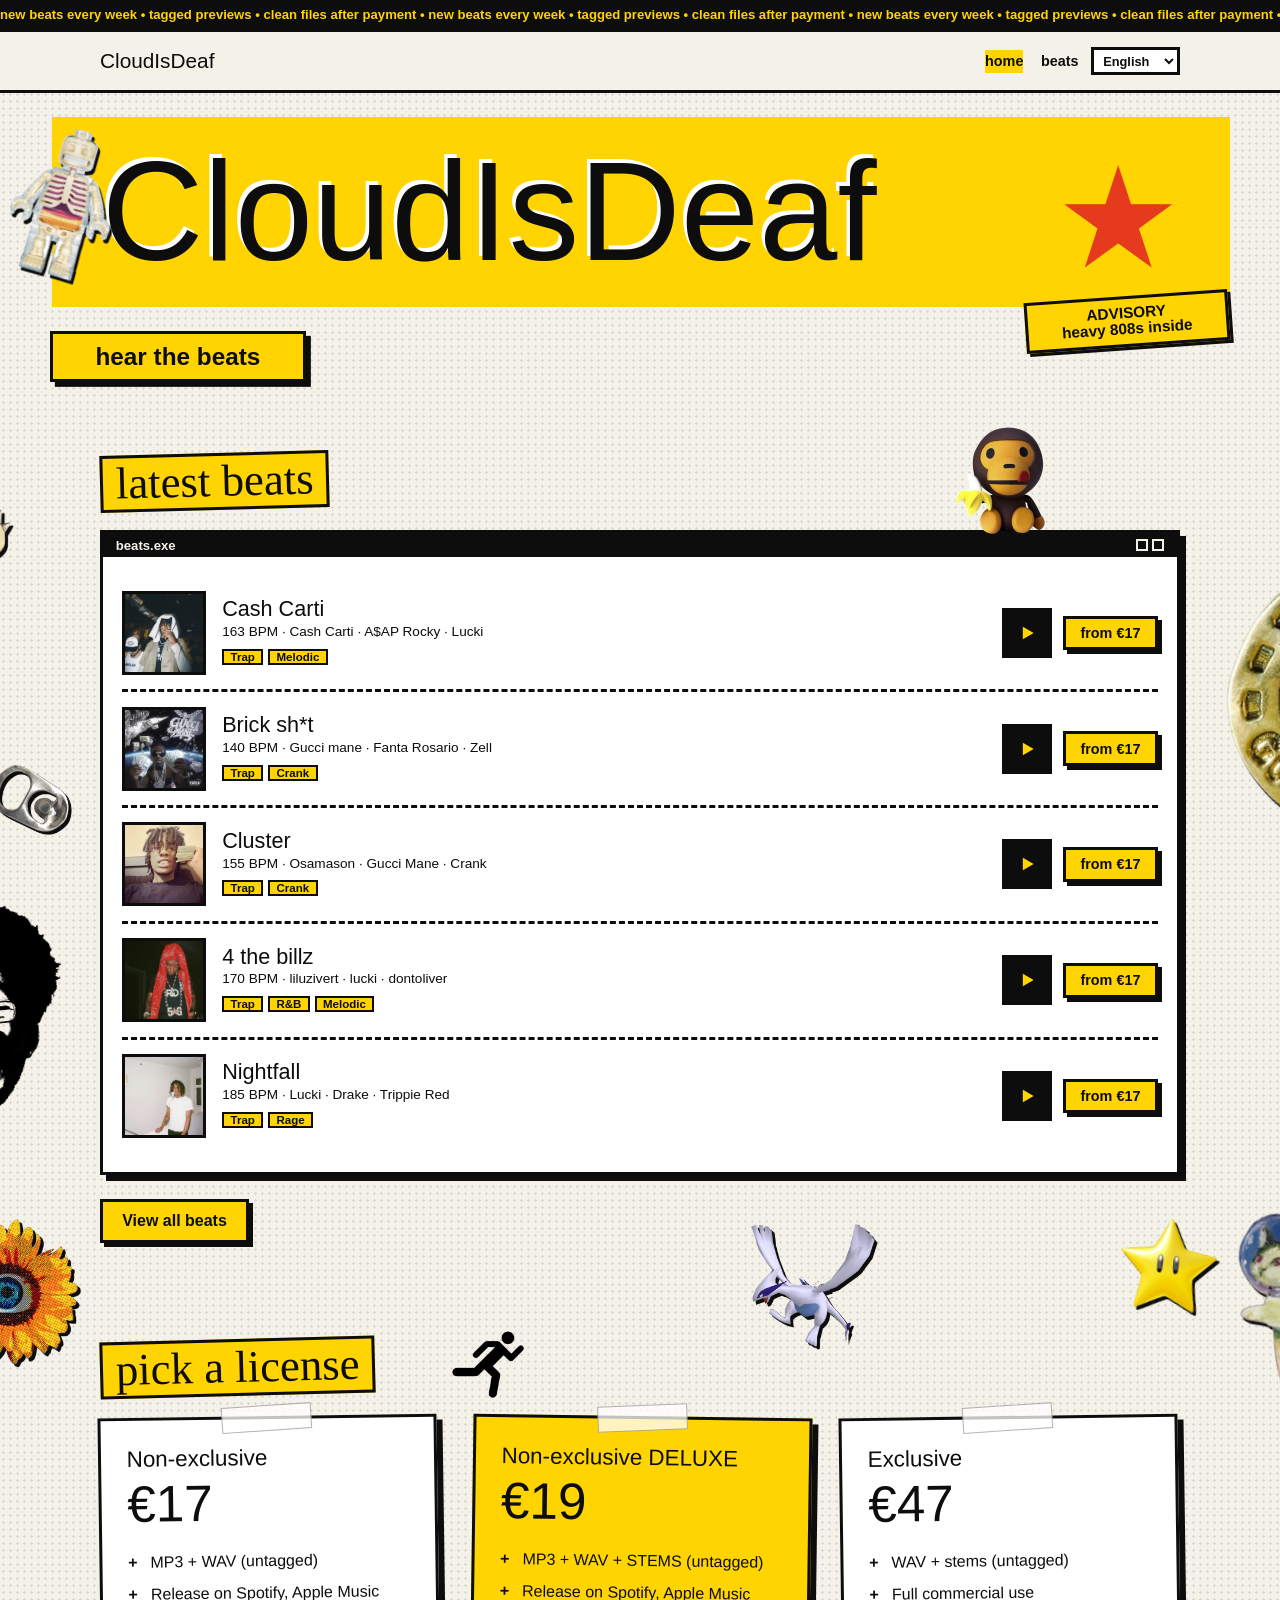
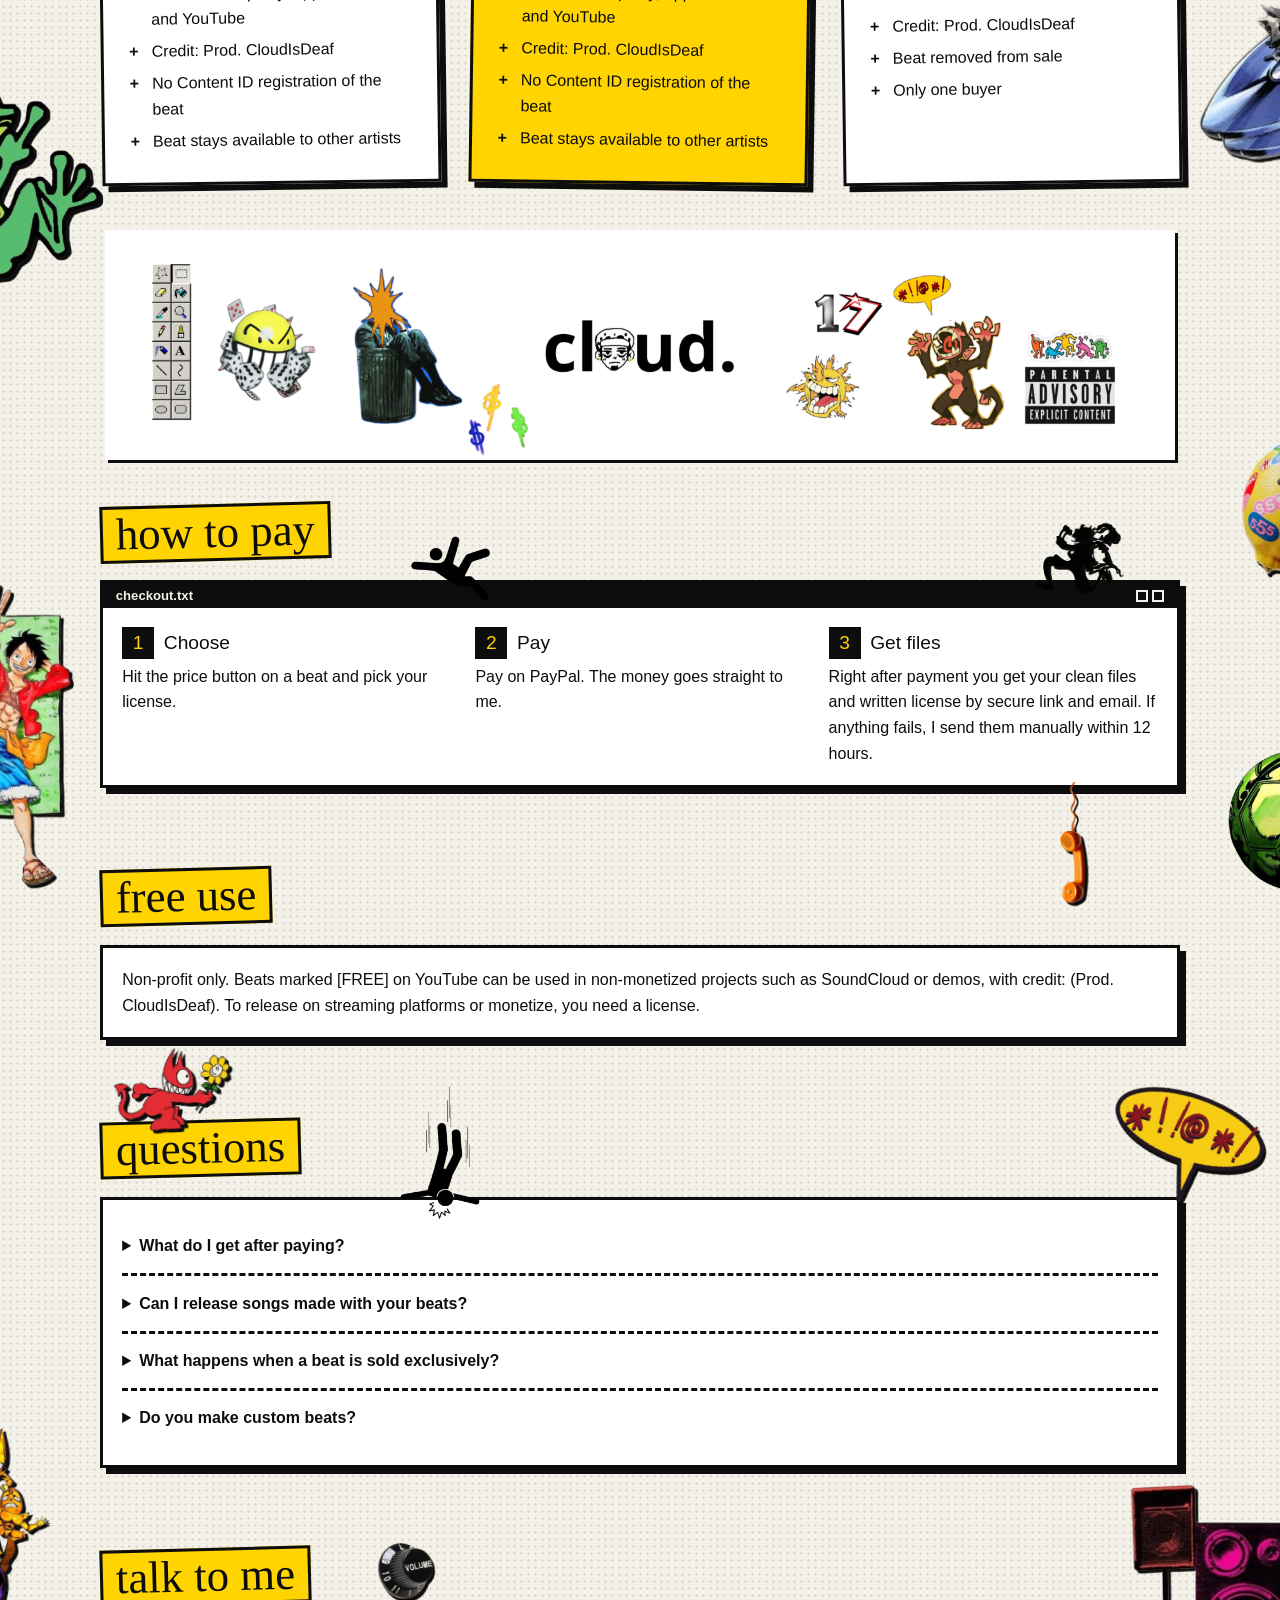
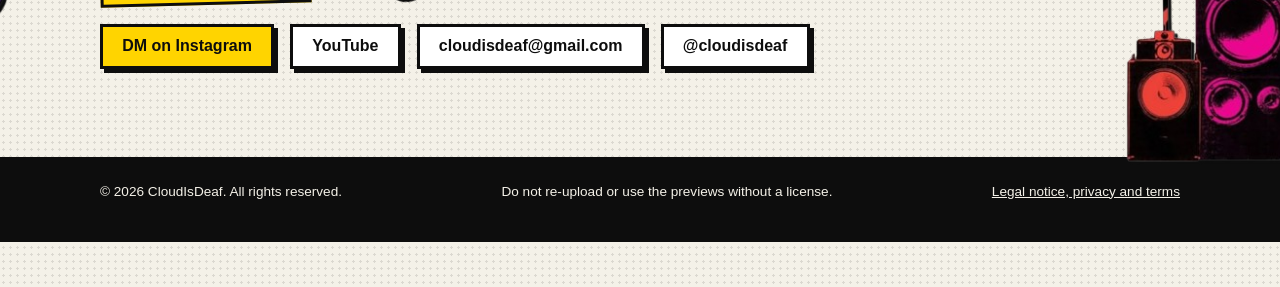
==== commit 4b44b532: "Add files via upload" ====
--- a/index.html
+++ b/index.html
@@ -3,11 +3,10 @@
 <head>
 <meta charset="utf-8">
 <meta name="viewport" content="width=device-width, initial-scale=1, viewport-fit=cover">
+<meta http-equiv="Content-Security-Policy" content="default-src 'self'; script-src 'self' 'unsafe-inline'; style-src 'self' 'unsafe-inline'; img-src 'self' data: blob: https:; media-src 'self' blob:; font-src 'self'; connect-src 'self' https://*.workers.dev; frame-src 'none'; object-src 'none'; base-uri 'self'; form-action 'self'">
 <title>Type beats for sale</title>
 <meta name="description" content="Type beats. Listen, pick a license and get the files.">
-<link rel="preconnect" href="https://fonts.googleapis.com">
-<link rel="preconnect" href="https://fonts.gstatic.com" crossorigin>
-<link href="https://fonts.googleapis.com/css2?family=Archivo+Black&family=Permanent+Marker&family=Space+Mono:wght@400;700&display=swap" rel="stylesheet">
+<link rel="stylesheet" href="fonts/fonts.css">
 <style>
 :root{--paper:#f4f1e8;--ink:#0d0d0d;--acc:#ffd400;--acc2:#e63a1e;--hd:"Archivo Black","Arial Black",Impact,sans-serif;--mo:"Space Mono",ui-monospace,Consolas,monospace;--mk:"Permanent Marker","Comic Sans MS",cursive}
 *,*::before,*::after{box-sizing:border-box}
@@ -136,15 +135,27 @@
 .pjs{display:grid;grid-template-columns:repeat(auto-fit,minmax(260px,1fr));gap:2rem}
 .pj{border:3px solid var(--ink);background:#fff;box-shadow:6px 6px 0 var(--ink)}.pj .pc{aspect-ratio:1;background:var(--acc2) center/cover;border-bottom:3px solid var(--ink)}.pj .pb{padding:1rem}.pj h3{margin:0 0 .2rem;font:400 1.3rem var(--hd)}
 @media(max-width:700px){.alb{grid-template-columns:1fr}.nav nav a{margin-left:.55rem;font-size:.75rem}}
+.nr{display:flex;align-items:center;gap:.8rem}
+.lg{font:700 .8rem var(--mo);border:3px solid var(--ink);background:#fff;color:var(--ink);padding:.15rem .3rem;cursor:pointer}
+body.r-legal #p-legal{display:block}
+#p-legal h3{font:400 1.2rem var(--hd);margin:1.2rem 0 .3rem}#p-legal h3:first-child{margin-top:0}#p-legal p{margin:0}
+footer a{color:var(--paper)}
+@media(max-width:700px){.nav .w{gap:.4rem}.lg{font-size:.7rem}}
+.nav nav{display:flex;gap:1.1rem;white-space:nowrap}.nav nav a{margin-left:0!important}
+body.r-thanks #p-thanks{display:block}
+#p-thanks input{font:inherit;border:3px solid var(--ink);padding:.5rem;width:100%;margin:.3rem 0 .8rem;background:#fff;color:var(--ink)}#p-thanks label{display:block}
+@media(max-width:700px){.nav nav{gap:.6rem}.nav .w{height:auto;flex-wrap:wrap;padding:.35rem 0;gap:.2rem .6rem}.nr{width:100%;justify-content:space-between}.nav nav a{font-size:.85rem}.lg{max-width:7rem}}
 </style>
 </head>
 <body class="r-home">
 <div class="tk"><div class="mq" id="mq"></div></div>
 <div class="nav"><div class="w"><a class="logo ar" href="#/"></a>
-<nav id="nv"></nav></div></div>
+<div class="nr"><nav id="nv"></nav><select id="lg" class="lg" aria-label="Language"></select></div></div></div>
 <main id="mn"><h1 class="vh ar"></h1>
 <section class="sp" id="p-beats"><div class="w"><h2 data-tx="all-beats-title">all beats</h2><div class="fl" id="gf"></div><div class="win"><div class="wt"><span>all-beats.exe</span><i><b></b><b></b></i></div><div class="wb" id="bl2"></div></div></div></section>
 <section class="sp" id="p-album"><div class="w"><h2 data-tx="album-title">album of the week</h2><div id="al"></div></div></section>
+<section class="sp" id="p-legal"><div class="w"><h2 data-tx="legal-title">legal</h2><div class="win"><div class="wt"><span>legal.txt</span><i><b></b><b></b></i></div><div class="wb"><h3 data-tx="legal-notice-h">Legal notice</h3><p data-tx="legal-notice-p">This website is operated by: {who}. Contact: {email}.</p><h3 data-tx="privacy-h">Privacy and cookies</h3><p data-tx="privacy-p">This website does not use cookies for tracking, advertising or analytics, and it does not collect personal data through forms. Your language choice is saved only in your own browser so the site can remember it. The site is hosted on GitHub Pages, which may process technical data such as your IP address when you visit. When you buy, the payment is processed by PayPal under its own privacy policy. I receive your name, PayPal email and the order details, and use them only to deliver your purchase, send you your files by email and keep my sales records. Delivery relies on service providers for the order system, private file storage and email. Messages and external links (Instagram, YouTube and music platforms) are handled by those services under their own privacy policies. You can ask to access, correct or delete your data at {email}.</p><h3 data-tx="terms-h">Terms of sale</h3><p data-tx="terms-p">Beats are sold as digital files under the license you choose. Files are delivered by secure download link and by email after the payment is confirmed, normally automatically. If that fails, I send the files manually as soon as possible and within 12 hours. By paying, you ask me to start delivery right away and accept that, once delivery has started, you lose the right of withdrawal for digital content. Your license is sent in writing with the files. Free use applies only to non-profit projects with credit.</p></div></div></div></section>
+<section class="sp" id="p-thanks"><div class="w"><h2 data-tx="thanks-title">thank you</h2><div class="win"><div class="wt"><span>order.txt</span><i><b></b><b></b></i></div><div class="wb"><div id="th"></div><h3 data-tx="my-downloads-h" style="margin-top:1.5rem">my downloads</h3><label><span data-tx="order-number">Order number</span><input id="rfo" autocomplete="off" maxlength="30"></label><label><span data-tx="paypal-email">PayPal email</span><input id="rfe" type="email" autocomplete="email" maxlength="120"></label><button class="btn" id="rfb" data-tx="get-my-links">Get my links</button></div></div></div></section>
 <section class="sp" id="p-projects"><div class="w"><h2 data-tx="projects-title">projects</h2><div id="pj"></div></div></section>
 
 
@@ -155,7 +166,7 @@
 <section id="payments" data-blk="payments"><div class="w"><h2 data-tx="how-to-pay">how to pay</h2><div class="win rv"><div class="wt"><span>checkout.txt</span><i><b></b><b></b></i></div><div class="wb"><div class="steps">
 <div><h3 data-tx="choose">Choose</h3><p data-tx="hit-the-price-button-on-a-beat">Hit the price button on a beat and pick your license.</p></div>
 <div><h3 data-tx="pay">Pay</h3><p data-tx="pay-on-paypal-the-money-goes-s">Pay on PayPal. The money goes straight to me.</p></div>
-<div><h3 data-tx="get-files">Get files</h3><p data-tx="send-me-the-receipt-i-reply-wi">Send me the receipt. I reply with the clean files and your written license.</p></div></div></div></div></div></section>
+<div><h3 data-tx="get-files">Get files</h3><p data-tx="send-me-the-receipt-i-reply-wi">Right after payment you get your clean files and written license by secure link and email. If anything fails, I send them manually within 12 hours.</p></div></div></div></div></div></section>
 
 <section data-blk="free"><div class="w"><h2 data-tx="free-use">free use</h2><div class="win rv"><div class="wb"><p style="margin:0" data-tx="non-profit-only-beats-marked-f">Non-profit only. Beats marked [FREE] on YouTube can be used in non-monetized projects such as SoundCloud or demos, with credit: (Prod. CloudIsDeaf). To release on streaming platforms or monetize, you need a license.</p></div></div></div></section>
 
@@ -168,76 +179,115 @@
 
 <section id="contact" data-blk="contact"><div class="w"><h2 data-tx="talk-to-me">talk to me</h2><div class="links" id="lk"></div></div></section>
 </main>
-<footer><div class="w"><span>&copy; <span id="yr"></span> <span class="ar"></span>. All rights reserved.</span><span>Do not re-upload or use the previews without a license.</span></div></footer>
+<footer><div class="w"><span>&copy; <span id="yr"></span> <span class="ar"></span>. <span data-tx="all-rights-reserved">All rights reserved.</span></span><span data-tx="do-not-re-upload-previews">Do not re-upload or use the previews without a license.</span><a href="#/legal" data-tx="legal-notice-privacy-terms">Legal notice, privacy and terms</a><a href="#/downloads" id="fd" style="display:none" data-tx="my-downloads">My downloads</a></div></footer>
 
 <div id="bar"><div class="w">
 <button class="pl" id="bp" aria-label="Play or pause"><svg class="tr" viewBox="0 0 24 24"><path d="M7 4.5v15l13-7.5z"/></svg><svg class="ps" viewBox="0 0 24 24"><path d="M6 4h4v16H6zM14 4h4v16h-4z"/></svg></button>
 <div><div id="bt"></div><div class="trk" id="bs"><i id="bi"></i></div><div id="tm">0:00 / 0:00</div></div>
-<button class="btn sm" id="bb">Buy</button></div></div>
+<button class="btn sm" id="bb" data-tx="buy">Buy</button></div></div>
 
 <dialog id="buy"><button class="x" aria-label="Close" onclick="this.closest('dialog').close()">&times;</button>
-<h3 id="bn"></h3><div>Choose a license</div><div id="bo"></div>
-<a class="btn" id="pp" target="_blank" rel="noopener">Pay with PayPal</a>
-<a class="btn gh" id="rc" target="_blank" rel="noopener">Send me the receipt</a></dialog>
-
+<h3 id="bn"></h3><div data-tx="choose-a-license">Choose a license</div><div id="bo"></div><p class="meta" data-tx="checkout-note" style="margin:.8rem 0">By paying you accept the terms of sale and ask me to start delivering the digital files right away.</p><a class="meta" href="#/legal" data-tx="terms-link" onclick="this.closest('dialog').close()">Terms of sale</a>
+<a class="btn" id="pp" target="_blank" rel="noopener" data-tx="pay-with-paypal">Pay with PayPal</a>
+<a class="btn gh" id="rc" target="_blank" rel="noopener" data-tx="send-receipt">Send me the receipt</a></dialog>
+
+<script src="i18n.js"></script>
 <script>
 const $=s=>document.querySelector(s),esc=s=>String(s??"").replace(/[&<>"]/g,c=>({"&":"&amp;","<":"&lt;",">":"&gt;",'"':"&quot;"}[c]));
 const fmt=s=>isFinite(s)?Math.floor(s/60)+":"+String(Math.floor(s%60)).padStart(2,"0"):"0:00";
+const num=(v,f)=>Number.isFinite(+v)&&v!==""&&v!==null?+v:f;
+const geo=g=>({x:num(g&&g.x,0),y:num(g&&g.y,0),w:Math.max(1,num(g&&g.w,20)),fs:num(g&&g.fs,4),r:num(g&&g.r,0)});
+function su(u){u=String(u==null?"":u).trim();return/^(https?:\/\/|mailto:|#|\/|\.\/|[a-z0-9_\-]+\/)/i.test(u)?u:"#"}
+function si(u){u=String(u==null?"":u).trim();return(/^(blob:|data:image\/)/i.test(u)?u:su(u)).replace(/'/g,"%27")}
+function sane(d){d=d&&typeof d==="object"?d:{};if(!Array.isArray(d.layout))delete d.layout;if(!d.canvases||typeof d.canvases!=="object")delete d.canvases;
+ d.licenses=(Array.isArray(d.licenses)?d.licenses:[]).filter(l=>l&&typeof l==="object").map(l=>({...l,name:String(l.name||""),price:num(l.price,0),features:Array.isArray(l.features)?l.features.map(String):[]}));
+ d.beats=(Array.isArray(d.beats)?d.beats:[]).filter(b=>b&&typeof b==="object").map(b=>({...b,title:String(b.title||""),tags:Array.isArray(b.tags)?b.tags:[],genres:Array.isArray(b.genres)?b.genres:[]}));
+ const it=L=>(Array.isArray(L)?L:[]).filter(i=>i&&typeof i==="object").map(i=>({...i,d:geo(i.d||i),m:geo(i.m||i.d||i)}));
+ if(d.canvases)for(const k in d.canvases){const c=d.canvases[k]||{};c.ar=Object.assign({d:"16/7",m:"4/5"},c.ar);c.bg=Object.assign({c:"",img:"",pat:"none"},c.bg);c.items=it(c.items);d.canvases[k]=c}
+ if(d.over&&typeof d.over==="object")for(const k in d.over)d.over[k]=it(d.over[k]);else d.over={};
+ return d}
 let D,S="€",cur=-1;const A=new Audio();A.preload="none";
-const lf=n=>{if(!n||document.getElementById("f"+n))return;const l=document.createElement("link");l.id="f"+n;l.rel="stylesheet";l.href="https://fonts.googleapis.com/css2?family="+n.replace(/ /g,"+")+"&display=swap";document.head.appendChild(l)};
+const lf=()=>{};
 const defHero=d=>{const L=[],b=d.banner?1:0;if(b)L.push({t:"img",src:d.banner,x:2,y:3,w:96,r:0,sh:1});(d.stickers||[]).filter(s=>s.img).forEach(s=>L.push({t:"img",src:s.img,x:+s.x||0,y:+s.y||0,w:Math.max(3,Math.round((+s.w||140)/12.8)),r:+s.r||0,sh:1,an:"w"}));
  L.push({t:"text",s:d.artist||"CloudIsDeaf",x:4,y:b?46:14,w:92,fs:b?9:11,f:"Archivo Black",sh:1,r:0},{t:"text",s:d.tagline||"Type beats made for late nights.",x:4,y:b?72:62,w:55,fs:2.1,f:"Space Mono",hl:1,r:0},{t:"text",s:"hear the beats",x:4,y:b?85:80,w:20,fs:1.9,f:"Space Mono",btn:1,link:"#beats",r:0});
  if(!b&&!(d.stickers||[]).length)L.push({t:"text",s:"\u2605",x:84,y:4,w:12,fs:11,f:"Archivo Black",c:"#e63a1e",an:"s",r:0},{t:"text",s:"ADVISORY\nheavy 808s inside",x:70,y:72,w:22,fs:1.6,f:"Space Mono",hl:1,r:-4});
  return{ar:"16/7",arm:"4/5",items:L}};
-const mig=d=>{if(!d.canvases||!d.layout){const H=d.hero||defHero(d),c=i=>({x:i.x,y:i.y,w:i.w,fs:i.fs,r:i.r||0});d.canvases={hero:{name:"Top banner",ar:{d:H.ar||"16/7",m:H.arm||"4/5"},bg:{c:"",img:"",pat:"none"},items:H.items.map(i=>({...i,d:c(i),m:c(i)}))}};d.layout=["hero","beats","licenses","payments","free","faq","contact"]}};
-const bgs=b=>[b.pat==="dots"?"radial-gradient(rgba(0,0,0,.12) 1px,transparent 1.3px) 0 0/7px 7px":b.pat==="lines"?"repeating-linear-gradient(135deg,transparent 0 14px,rgba(0,0,0,.06) 14px 16px)":"",b.img?`url('${b.img}') center/cover`:"",b.c||"transparent"].filter(Boolean).join(",");
+const mig=d=>{if(!d.canvases||!d.layout){const H=d.hero||defHero(d);if(d.hero&&(d.banner||(d.stickers||[]).length))H.items=[...defHero({banner:d.banner,stickers:d.stickers}).items.filter(i=>i.t==="img"),...H.items];const c=i=>({x:i.x,y:i.y,w:i.w,fs:i.fs,r:i.r||0});d.canvases={hero:{name:"Top banner",ar:{d:H.ar||"16/7",m:H.arm||"4/5"},bg:{c:"",img:"",pat:"none"},items:H.items.map(i=>({...i,d:c(i),m:c(i)}))}};d.layout=["hero","beats","licenses","payments","free","faq","contact"]}};
+const bgs=b=>[b.pat==="dots"?"radial-gradient(rgba(0,0,0,.12) 1px,transparent 1.3px) 0 0/7px 7px":b.pat==="lines"?"repeating-linear-gradient(135deg,transparent 0 14px,rgba(0,0,0,.06) 14px 16px)":"",b.img?`url('${si(b.img)}') center/cover`:"",b.c||"transparent"].filter(Boolean).join(",");
 const gv=(g,p)=>`--${p}x:${+g.x}%;--${p}y:${+g.y}%;--${p}w:${+g.w}%;--${p}fs:${+g.fs||4};--${p}r:${+g.r||0};`;
-const ihtml=(i,o,id,n)=>{if(i.f)lf(i.f);const st=gv(i.d,"d")+gv(i.m||i.d,"m")+`z-index:${+i.z||0};`+(i.c?`--c:${esc(i.c)};`:"")+(i.t==="text"&&i.f?`font-family:'${esc(i.f)}',sans-serif`:""),cl=`it ${i.t==="img"?"im":"tx"}${o==="o"?" ov":""}${i.sh?" sh":""}${i.hl?" hl":""}${i.btn?" bt":""}${i.an?" an-"+i.an:""}${i.hd?" xd":""}${i.hm?" xm":""}`,at=`data-o="${o}" data-b="${esc(id)}" data-i="${n}"`,b2=i.t==="img"?`<img alt="" draggable="false" src="${esc(i.src)}">`:esc(i.s);return i.link?`<a class="${cl}" ${at} style="${st}" href="${esc(i.link)}"${/^https?:/.test(i.link)?' target="_blank" rel="noopener"':""}>${b2}</a>`:`<div class="${cl}" ${at} style="${st}">${b2}</div>`};
-const cvh=(b,id)=>`<div class="cv${b.wide?" wd":""}" style="--ard:${esc(b.ar.d)};--arm:${esc(b.ar.m)};background:${bgs(b.bg).replace(/"/g,"'")}">${b.items.map((i,n)=>ihtml(i,"c",id,n)).join("")}</div>`;
+const ihtml=(i,o,id,n)=>{if(i.f)lf(i.f);const st=gv(i.d,"d")+gv(i.m||i.d,"m")+`z-index:${+i.z||0};`+(i.c?`--c:${esc(i.c)};`:"")+(i.t==="text"&&i.f?`font-family:'${esc(i.f)}',sans-serif`:""),cl=`it ${i.t==="img"?"im":"tx"}${o==="o"?" ov":""}${i.sh?" sh":""}${i.hl?" hl":""}${i.btn?" bt":""}${i.an?" an-"+i.an:""}${i.hd?" xd":""}${i.hm?" xm":""}`,at=`data-o="${o}" data-b="${esc(id)}" data-i="${n}"`,b2=i.t==="img"?`<img alt="" draggable="false" src="${esc(si(i.src))}">`:esc(tr(i.s));return i.link?`<a class="${cl}" ${at} style="${st}" href="${esc(su(i.link))}"${/^https?:/.test(i.link)?' target="_blank" rel="noopener"':""}>${b2}</a>`:`<div class="${cl}" ${at} style="${st}">${b2}</div>`};
+const cvh=(b,id)=>`<div class="cv${b.wide?" wd":""}" style="--ard:${esc(b.ar.d)};--arm:${esc(b.ar.m)};background:${bgs(b.bg).replace(/"/g,"'")}">${b.items.map((i,n)=>{try{return ihtml(i,"c",id,n)}catch(e){return""}}).join("")}</div>`;
+const LANGS=[["en","English"],["es","Español"],["ca","Català"],["fr","Français"],["de","Deutsch"],["ja","日本語"]];let LG="en";
+const tr=s=>{if(LG==="en"||!s)return s;const t=((D&&D.i18n||{})[LG]||{})[s]||((window.I18N||{})[LG]||{})[s];return t||s};
+const fill=t=>String(t).replace(/\{(who|email)\}/g,(m,k)=>k==="email"?((D.legal||{}).email||D.email||"[email]"):((D.legal||{}).who||"[add your details in the admin panel]"));
+function lgs(){$("#lg").innerHTML=LANGS.map(x=>`<option value="${x[0]}"${x[0]===LG?" selected":""}>${x[1]}</option>`).join("");document.documentElement.lang=LG}
+function setLang(l){LG=LANGS.some(x=>x[0]===l)?l:"en";render(D);if(cur>-1&&!A.paused)mark(true)}
+$("#lg").onchange=e=>{setLang(e.target.value);try{localStorage.setItem("lg",LG)}catch(_){}};
 const PL=[["spotify","Spotify"],["apple","Apple Music"],["ytm","YouTube Music"],["amazon","Amazon Music"],["deezer","Deezer"],["tidal","Tidal"],["soundcloud","SoundCloud"],["bandcamp","Bandcamp"]];let GF=new Set(),GM="all";
-const bh=(b,i)=>{const mp=Math.min(...D.licenses.map(l=>+l.price));return`<article class="beat" data-row="${i}"><div class="cov" ${b.cover?`style="background-image:url('${esc(b.cover)}')"`:""}></div><div><h3>${esc(b.title)}</h3><div class="meta">${esc(b.bpm)} BPM &middot; ${(b.tags||[]).map(esc).join(" &middot; ")}</div>${(b.genres||[]).map(g=>`<span class="gt">${esc(g)}</span>`).join("")}</div><div class="act"><button class="pl" data-p="${i}" aria-label="Play ${esc(b.title)}"><svg class="tr" viewBox="0 0 24 24"><path d="M7 4.5v15l13-7.5z"/></svg><svg class="ps" viewBox="0 0 24 24"><path d="M6 4h4v16H6zM14 4h4v16h-4z"/></svg></button><button class="btn sm" data-b="${i}">from ${S}${mp}</button></div></article>`};
+const bh=(b,i)=>{const mp=Math.min(...D.licenses.map(l=>+l.price));return`<article class="beat" data-row="${i}"><div class="cov" ${b.cover?`style="background-image:url('${esc(si(b.cover))}')"`:""}></div><div><h3>${esc(b.title)}</h3><div class="meta">${esc(b.bpm)} BPM &middot; ${(b.tags||[]).map(esc).join(" &middot; ")}</div>${(b.genres||[]).map(g=>`<span class="gt">${esc(g)}</span>`).join("")}</div><div class="act"><button class="pl" data-p="${i}" aria-label="Play ${esc(b.title)}"><svg class="tr" viewBox="0 0 24 24"><path d="M7 4.5v15l13-7.5z"/></svg><svg class="ps" viewBox="0 0 24 24"><path d="M6 4h4v16H6zM14 4h4v16h-4z"/></svg></button><button class="btn sm" data-b="${i}">${tr("from {p}").replace("{p}",S+mp)}</button></div></article>`};
 function gf(){const used=(D.genres||[]).filter(g=>D.beats.some(b=>(b.genres||[]).includes(g)));
- $("#gf").innerHTML=used.map(g=>`<button class="chip${GF.has(g)?" on":""}" data-g="${esc(g)}">${esc(g)}</button>`).join("")+(GF.size>1?`<button class="chip" data-m="1">Match: ${GM==="all"?"all selected":"any selected"}</button>`:"")+(GF.size?'<button class="chip" data-x="1">Clear</button>':"")}
+ $("#gf").innerHTML=used.map(g=>`<button class="chip${GF.has(g)?" on":""}" data-g="${esc(g)}">${esc(g)}</button>`).join("")+(GF.size>1?`<button class="chip" data-m="1">${tr(GM==="all"?"Match: all selected":"Match: any selected")}</button>`:"")+(GF.size?'<button class="chip" data-x="1">'+tr("Clear")+'</button>':"")}
 function pgB(){const f=b=>!GF.size||(GM==="all"?[...GF].every(g=>(b.genres||[]).includes(g)):[...GF].some(g=>(b.genres||[]).includes(g))),L=D.beats.map((b,i)=>[b,i]).filter(x=>f(x[0]));
- $("#bl2").innerHTML=L.length?L.map(x=>bh(x[0],x[1])).join(""):'<p class="empty">No beats match these genres.</p>'}
+ $("#bl2").innerHTML=L.length?L.map(x=>bh(x[0],x[1])).join(""):'<p class="empty">'+tr("No beats match these genres.")+'</p>'}
 $("#gf").onclick=e=>{const t=e.target.closest("button");if(!t)return;if(t.dataset.g){GF.has(t.dataset.g)?GF.delete(t.dataset.g):GF.add(t.dataset.g)}else if(t.dataset.m)GM=GM==="all"?"any":"all";else GF.clear();gf();pgB()};
 function alr(d){const a=d.album||{},L=PL.filter(x=>a.links&&a.links[x[0]]);
- $("#al").innerHTML=a.title?`<div class="win"><div class="wt"><span>album-of-the-week.exe</span><i><b></b><b></b></i></div><div class="wb alb"><div class="acv"${a.cover?` style="background-image:url('${esc(a.cover)}')"`:""}></div><div>${a.week?`<div class="meta">${esc(a.week)}</div>`:""}<h3>${esc(a.title)}</h3><p>${esc([a.artist,a.year].filter(Boolean).join(" \u00b7 "))}</p>${a.note?`<p>${esc(a.note)}</p>`:""}<div class="links">${L.map(x=>`<a class="btn" href="${esc(a.links[x[0]])}" target="_blank" rel="noopener">${x[1]}</a>`).join("")}</div></div></div></div>`:'<p class="empty">Nothing here yet. Check back soon.</p>'}
+ $("#al").innerHTML=a.title?`<div class="win"><div class="wt"><span>album-of-the-week.exe</span><i><b></b><b></b></i></div><div class="wb alb"><div class="acv"${a.cover?` style="background-image:url('${esc(si(a.cover))}')"`:""}></div><div>${a.week?`<div class="meta">${esc(tr(a.week))}</div>`:""}<h3>${esc(a.title)}</h3><p>${esc([a.artist,a.year].filter(Boolean).join(" \u00b7 "))}</p>${a.note?`<p>${esc(tr(a.note))}</p>`:""}<div class="links">${L.map(x=>`<a class="btn" href="${esc(su(a.links[x[0]]))}" target="_blank" rel="noopener">${tr(x[1])}</a>`).join("")}</div></div></div></div>`:'<p class="empty">'+tr("Nothing here yet. Check back soon.")+'</p>'}
 function pjr(d){const I=(d.projects||{}).items||[];
- $("#pj").innerHTML=I.length?`<div class="pjs">${I.map(p=>`<div class="pj"><div class="pc"${p.cover?` style="background-image:url('${esc(p.cover)}')"`:""}></div><div class="pb"><h3>${esc(p.title)}</h3><div class="meta">${esc([p.role,p.year].filter(Boolean).join(" \u00b7 "))}</div>${p.desc?`<p>${esc(p.desc)}</p>`:""}<div class="links">${String(p.links||"").split("\n").map(x=>x.split("|")).filter(x=>x[1]&&x[1].trim()).map(x=>`<a class="btn sm" href="${esc(x[1].trim())}" target="_blank" rel="noopener">${esc(x[0].trim()||"Link")}</a>`).join("")}</div></div></div>`).join("")}</div>`:'<p class="empty">Nothing here yet. Check back soon.</p>'}
-function nav(){const L=[["#/","home"],["#/beats","beats"]];if((D.album||{}).on)L.push(["#/album","album"]);if((D.projects||{}).on)L.push(["#/projects","projects"]);$("#nv").innerHTML=L.map(x=>`<a href="${x[0]}">${x[1]}</a>`).join("")}
-function route(){if(!D)return;const h=location.hash,m=/^#\/(beats|album|projects)/.exec(h);let r=m?m[1]:"home";if(!ED&&(r==="album"||r==="projects")&&!(D[r]&&D[r].on))r="home";
- document.body.classList.remove("r-home","r-beats","r-album","r-projects");document.body.classList.add("r-"+r);
+ $("#pj").innerHTML=I.length?`<div class="pjs">${I.map(p=>`<div class="pj"><div class="pc"${p.cover?` style="background-image:url('${esc(si(p.cover))}')"`:""}></div><div class="pb"><h3>${esc(p.title)}</h3><div class="meta">${esc([tr(p.role),p.year].filter(Boolean).join(" \u00b7 "))}</div>${p.desc?`<p>${esc(tr(p.desc))}</p>`:""}<div class="links">${String(p.links||"").split("\n").map(x=>x.split("|")).filter(x=>x[1]&&x[1].trim()).map(x=>`<a class="btn sm" href="${esc(su(x[1].trim()))}" target="_blank" rel="noopener">${esc(x[0].trim()||"Link")}</a>`).join("")}</div></div></div>`).join("")}</div>`:'<p class="empty">'+tr("Nothing here yet. Check back soon.")+'</p>'}
+function nav(){const L=[["#/","home"],["#/beats","beats"]];if((D.album||{}).on)L.push(["#/album","album"]);if((D.projects||{}).on)L.push(["#/projects","projects"]);$("#nv").innerHTML=L.map(x=>`<a href="${x[0]}">${tr(x[1])}</a>`).join("")}
+function route(){if(!D)return;const h=location.hash,m=/^#\/(beats|album|projects|legal|thanks|downloads)/.exec(h);let r=m?m[1]:"home";if(r==="downloads")r="thanks";if(!ED&&r==="thanks"&&!API())r="home";if(!ED&&(r==="album"||r==="projects")&&!(D[r]&&D[r].on))r="home";
+ document.body.classList.remove("r-home","r-beats","r-album","r-projects","r-legal","r-thanks");document.body.classList.add("r-"+r);
  document.querySelectorAll("#nv a").forEach(a=>a.classList.toggle("act",a.getAttribute("href")==="#/"+(r==="home"?"":r)));
  if(r==="home"&&h.length>1&&h.indexOf("#/")!==0){const t=document.getElementById(h.slice(1));if(t)setTimeout(()=>t.scrollIntoView(),0)}else if(!ED)scrollTo(0,0);fixPg()}
 addEventListener("hashchange",route);
 const ED=window.name==="ed"||/[?&]edit/.test(location.search);
 if(ED){document.body.classList.add("ed");document.addEventListener("click",e=>{e.preventDefault();e.stopPropagation()},true)}
-else fetch("data.json?v="+Date.now()).then(r=>r.json()).then(render).catch(()=>{$("#bl").innerHTML='<p class="empty">Open this page from its GitHub Pages link to load the beats.</p>'});
-function render(d){D=d;S=d.currency==="USD"?"$":"€";const t=d.theme||{};document.querySelectorAll(".cs,.it.ov").forEach(e=>e.remove());
+else fetch("data.json?v="+Date.now()).then(r=>r.json()).then(d=>{render(d);returned()}).catch(()=>{$("#bl").innerHTML='<p class="empty">Could not load the page data. Please reload in a moment.</p>'});
+try{LG=localStorage.getItem("lg")||""}catch(_){LG=""}
+if(!LANGS.some(x=>x[0]===LG))LG=(navigator.languages||[navigator.language||"en"]).map(x=>String(x).slice(0,2).toLowerCase()).find(x=>LANGS.some(y=>y[0]===x))||"en";
+if(ED)LG="en";window.setLang=setLang;
+const API=()=>String((D&&D.shop&&D.shop.api)||"").replace(/\/+$/,"");
+async function post(p,b){const r=await fetch(API()+p,{method:"POST",headers:{"Content-Type":"application/json"},body:JSON.stringify(b)});let j={};try{j=await r.json()}catch(e){}return{ok:r.ok,j}}
+async function checkout(bid,lid){const pp=$("#pp");pp.textContent=tr("Redirecting to PayPal...");pp.style.pointerEvents="none";
+ try{const r=await post("/api/order",{beatId:bid,lid,lang:LG});if(!r.ok||!/^https:\/\/(www\.)?(sandbox\.)?paypal\.com\//.test(String(r.j.url)))throw 0;try{sessionStorage.setItem("claim:"+r.j.orderID,r.j.claim)}catch(e){}location.href=r.j.url}
+ catch(e){pp.textContent=tr("Pay with PayPal");pp.style.pointerEvents="";alert(tr("Something went wrong. Please try again or contact me."))}}
+$("#pp").addEventListener("click",e=>{const p=e.currentTarget;if(p.dataset.bid){e.preventDefault();checkout(p.dataset.bid,p.dataset.lid)}});
+function showRes(j){const t=$("#th");
+ if(j.status==="paid"){const L=Array.isArray(j.links)?j.links:[];t.innerHTML=(L.length?`<p>${esc(tr("Payment confirmed. Your files are ready:"))}</p><div class="links">${L.map(x=>`<a class="btn" href="${esc(su(x.url))}" rel="noopener" download>${esc(tr("Download"))}: ${esc(x.name)}</a>`).join("")}</div>${j.emailed?`<p>${esc(tr("A copy of these links was also sent to your email."))}</p>`:""}<p class="meta">${esc(tr("The links expire after 48 hours. You can get new ones any time with your order number and PayPal email."))}</p>`:`<p>${esc(tr("Payment received. Your files will arrive by email within 12 hours."))}</p>`)+(j.orderID?`<p class="meta">#${esc(j.orderID)}</p>`:"")}
+ else if(j.status==="pending")t.innerHTML=`<p>${esc(tr("Your payment is pending. I will send your files as soon as it clears."))}</p>`;
+ else if(j.status==="nomatch")t.innerHTML=`<p>${esc(tr("No match found. Check the data or contact me."))}</p>`;
+ else t.innerHTML=`<p>${esc(tr("Something went wrong. Please try again or contact me."))}</p>`}
+async function returned(){const q=new URLSearchParams(location.search),tok=q.get("token");if(!tok||!/^[A-Z0-9]{8,30}$/.test(tok)||!API())return;
+ history.replaceState(null,"",location.pathname+"#/thanks");route();$("#th").textContent=tr("Confirming your payment...");
+ let claim="";try{claim=sessionStorage.getItem("claim:"+tok)||""}catch(e){}
+ try{const r=await post("/api/capture",{orderID:tok,claim});showRes(r.ok?r.j:{status:"error"})}catch(e){showRes({status:"error"})}}
+$("#rfb").onclick=async()=>{const o=$("#rfo").value.trim().toUpperCase(),e=$("#rfe").value.trim();if(!o||!e)return;$("#th").textContent=tr("Confirming your payment...");
+ try{const r=await post("/api/retrieve",{orderID:o,email:e});showRes(r.ok?r.j:{status:r.j&&r.j.error==="no_match"?"nomatch":"error"})}catch(x){showRes({status:"error"})}};
+function render(d){try{render0(d)}catch(e){console.error("render",e);const bl=$("#bl");if(bl)bl.innerHTML='<p class="empty">Something went wrong. Please reload the page.</p>'}}
+function render0(d){d=sane(d);D=d;S=d.currency==="USD"?"$":"€";const t=d.theme||{};document.querySelectorAll(".cs,.it.ov").forEach(e=>e.remove());
  for(const[k,v]of Object.entries({paper:t.paper,ink:t.ink,acc:t.acc,acc2:t.acc2}))if(v)document.documentElement.style.setProperty("--"+k,v);
  document.body.classList.toggle("anim",d.anim!==false&&!ED);
  document.title=d.artist+" | Type beats for sale";$("#yr").textContent=new Date().getFullYear();
  document.querySelectorAll(".ar").forEach(e=>e.textContent=d.artist);
- const tx=(d.ticker||"new beats every week \u2022 tagged previews \u2022 clean files after payment \u2022 ").repeat(6);$("#mq").innerHTML=`<span>${esc(tx)}</span><span>${esc(tx)}</span>`;
+ const tx=tr(d.ticker||"new beats every week \u2022 tagged previews \u2022 clean files after payment \u2022 ").repeat(6);$("#mq").innerHTML=`<span>${esc(tx)}</span><span>${esc(tx)}</span>`;
  const th=d.theme||{};if(th.hd){lf(th.hd);document.documentElement.style.setProperty("--hd",`"${th.hd}",Impact,sans-serif`)}if(th.bd){lf(th.bd);document.documentElement.style.setProperty("--mo",`"${th.bd}",ui-monospace,sans-serif`)}
- document.querySelectorAll("[data-tx]").forEach(e=>{const v=(d.texts||{})[e.dataset.tx];if(v!==undefined)e.textContent=v});
+ document.querySelectorAll("[data-tx]").forEach(e=>{if(e.dataset.en===undefined)e.dataset.en=e.textContent;const v=(d.texts||{})[e.dataset.tx];e.textContent=fill(tr(v!==undefined?v:e.dataset.en))});
  document.body.classList.toggle("np",(d.theme||{}).pat==="none");
  mig(d);const mn=$("#mn");d.over=d.over||{};
  d.layout.forEach(id=>{let el=null;const b=d.canvases[id];if(b){el=document.createElement("section");el.className="cs";el.id="c-"+id;el.innerHTML=cvh(b,id)}else el=document.querySelector('[data-blk="'+id+'"]');if(el)mn.appendChild(el)});
  document.querySelectorAll("[data-blk]").forEach(e=>{e.style.display=d.layout.includes(e.dataset.blk)?"":"none"});
  let pg=$("#pg");if(!pg){pg=document.createElement("div");pg.id="pg";pg.className="pg"}mn.appendChild(pg);
  for(const id in d.over){const c=id==="page"?pg:d.canvases[id]?null:document.querySelector('[data-blk="'+id+'"]>.w');if(c)c.insertAdjacentHTML("beforeend",d.over[id].map((i,n)=>ihtml(i,"o",id,n)).join(""))}
- $("#bl").innerHTML=d.beats.length?d.beats.slice(0,5).map((b,i)=>bh(b,i)).join(""):'<p class="empty">New beats are on the way.</p>';$("#more").style.display=d.beats.length?"":"none";
- gf();pgB();alr(d);pjr(d);nav();route();
- $("#ll").innerHTML=d.licenses.map(l=>`<div class="lic${l.best?" best":""}"><h3>${esc(l.name)}</h3><div class="price">${S}${esc(l.price)}</div><ul>${l.features.map(f=>"<li>"+esc(f)+"</li>").join("")}</ul></div>`).join("");
- $("#lk").innerHTML=`<a class="btn" href="https://ig.me/m/${esc(d.instagram)}" target="_blank" rel="noopener">DM on Instagram</a>`+(d.youtube?`<a class="btn gh" href="${esc(d.youtube)}" target="_blank" rel="noopener">YouTube</a>`:"")+(d.email?`<a class="btn gh" href="mailto:${esc(d.email)}">${esc(d.email)}</a>`:"")+`<a class="btn gh" href="https://instagram.com/${esc(d.instagram)}" target="_blank" rel="noopener">@${esc(d.instagram)}</a>`;
+ $("#bl").innerHTML=d.beats.length?d.beats.slice(0,5).map((b,i)=>bh(b,i)).join(""):'<p class="empty">'+tr("New beats are on the way.")+'</p>';$("#more").style.display=d.beats.length?"":"none";
+ gf();pgB();alr(d);pjr(d);nav();lgs();$("#fd").style.display=API()?"":"none";route();
+ $("#ll").innerHTML=d.licenses.map(l=>`<div class="lic${l.best?" best":""}"><h3>${esc(tr(l.name))}</h3><div class="price">${S}${esc(l.price)}</div><ul>${l.features.map(f=>"<li>"+esc(tr(f))+"</li>").join("")}</ul></div>`).join("");
+ $("#lk").innerHTML=`<a class="btn" href="https://ig.me/m/${esc(d.instagram)}" target="_blank" rel="noopener">${tr("DM on Instagram")}</a>`+(d.youtube?`<a class="btn gh" href="${esc(su(d.youtube))}" target="_blank" rel="noopener">YouTube</a>`:"")+(d.email?`<a class="btn gh" href="mailto:${esc(d.email)}">${esc(d.email)}</a>`:"")+`<a class="btn gh" href="https://instagram.com/${esc(d.instagram)}" target="_blank" rel="noopener">@${esc(d.instagram)}</a>`;
  const rvs=document.querySelectorAll(".rv:not(.in)");if(d.anim!==false&&!ED&&"IntersectionObserver"in window){const o=new IntersectionObserver(e=>e.forEach(x=>{if(x.isIntersecting){x.target.classList.add("in");o.unobserve(x.target)}}),{threshold:.12});rvs.forEach(e=>o.observe(e))}else rvs.forEach(e=>e.classList.add("in"));
  fixPg();requestAnimationFrame(fixPg);
 }
 function play(i){const b=D.beats[i];
  if(cur===i){A.paused?A.play():A.pause();return}
- cur=i;A.src=b.audio;A.play().catch(()=>{$("#tm").textContent="Preview file not found"});
+ cur=i;A.src=b.audio;A.play().catch(()=>{$("#tm").textContent=tr("Preview file not found")});
  $("#bt").textContent=b.title+" \u00b7 "+b.bpm+" BPM";document.body.classList.add("bar-on")}
 function mark(on){document.querySelectorAll(".beat,#bar").forEach(e=>e.classList.remove("on"));
  if(on){document.querySelectorAll('.beat[data-row="'+cur+'"]').forEach(r=>r.classList.add("on"));$("#bar").classList.add("on")}}
@@ -249,11 +299,11 @@
 const lh=e=>{const p=e.target.closest("[data-p]"),b=e.target.closest("[data-b]");if(p)play(+p.dataset.p);if(b)openBuy(+b.dataset.b)};$("#bl").onclick=lh;$("#bl2").onclick=lh;
 const ppu=()=>String(D.paypal||"").trim().replace(/^https?:\/\/(www\.)?paypal\.(me|com\/paypalme)\//i,"").replace(/^@/,"").replace(/[\/?#].*$/,"");
 function openBuy(i){const b=D.beats[i];
- if(b.buy){window.open(b.buy,"_blank","noopener");return}
+ if(b.buy){window.open(su(b.buy),"_blank","noopener");return}
  $("#bn").textContent=b.title;
- $("#bo").innerHTML=D.licenses.map((l,k)=>`<label class="opt"><input type="radio" name="lic" value="${k}" ${k?"":"checked"}><span><b>${esc(l.name)}</b><small>${esc(l.features.slice(0,2).join(", "))}</small></span><em>${S}${esc(l.price)}</em></label>`).join("");
+ $("#bo").innerHTML=D.licenses.map((l,k)=>`<label class="opt"><input type="radio" name="lic" value="${k}" ${k?"":"checked"}><span><b>${esc(tr(l.name))}</b><small>${esc(l.features.slice(0,2).map(tr).join(", "))}</small></span><em>${S}${esc(l.price)}</em></label>`).join("");
  const upd=()=>{const k=+($("input[name=lic]:checked")||{value:0}).value,l=D.licenses[k],pp=$("#pp"),u=ppu();
-  if(u){pp.href=`https://www.paypal.com/paypalme/${encodeURIComponent(u)}/${l.price}${D.currency||"EUR"}`;pp.style.display=""}else pp.style.display="none";
+  if(API()&&b.id&&l.lid){pp.href="#";pp.dataset.bid=b.id;pp.dataset.lid=l.lid;pp.style.display=""}else{delete pp.dataset.bid;if(u){pp.href=`https://www.paypal.com/paypalme/${encodeURIComponent(u)}/${l.price}${D.currency||"EUR"}`;pp.style.display=""}else pp.style.display="none"}
   const m=encodeURIComponent(`Hi, I paid for "${b.title}" (${l.name} license).`);
   $("#rc").href=D.email?`mailto:${D.email}?subject=${encodeURIComponent(b.title+" - "+l.name)}&body=${m}`:"https://ig.me/m/"+D.instagram};
  $("#bo").onchange=upd;upd();$("#buy").showModal()}
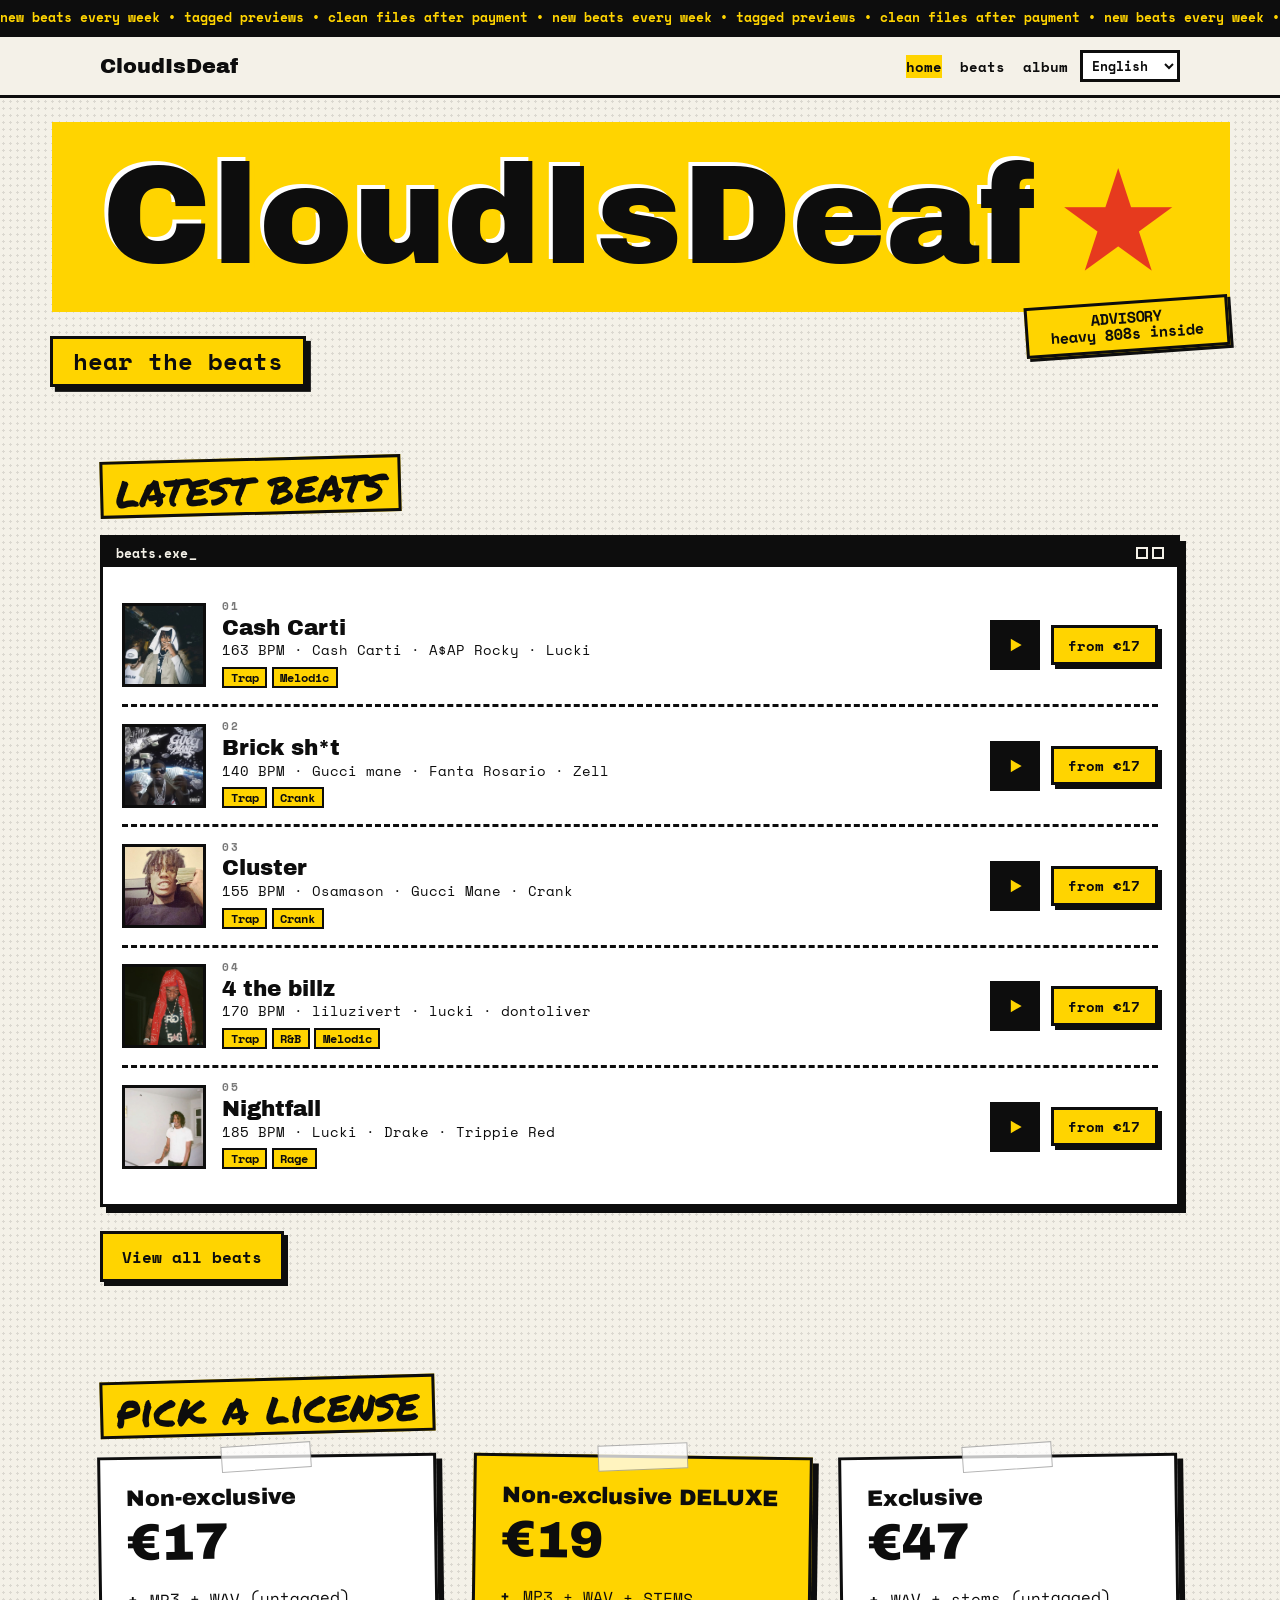
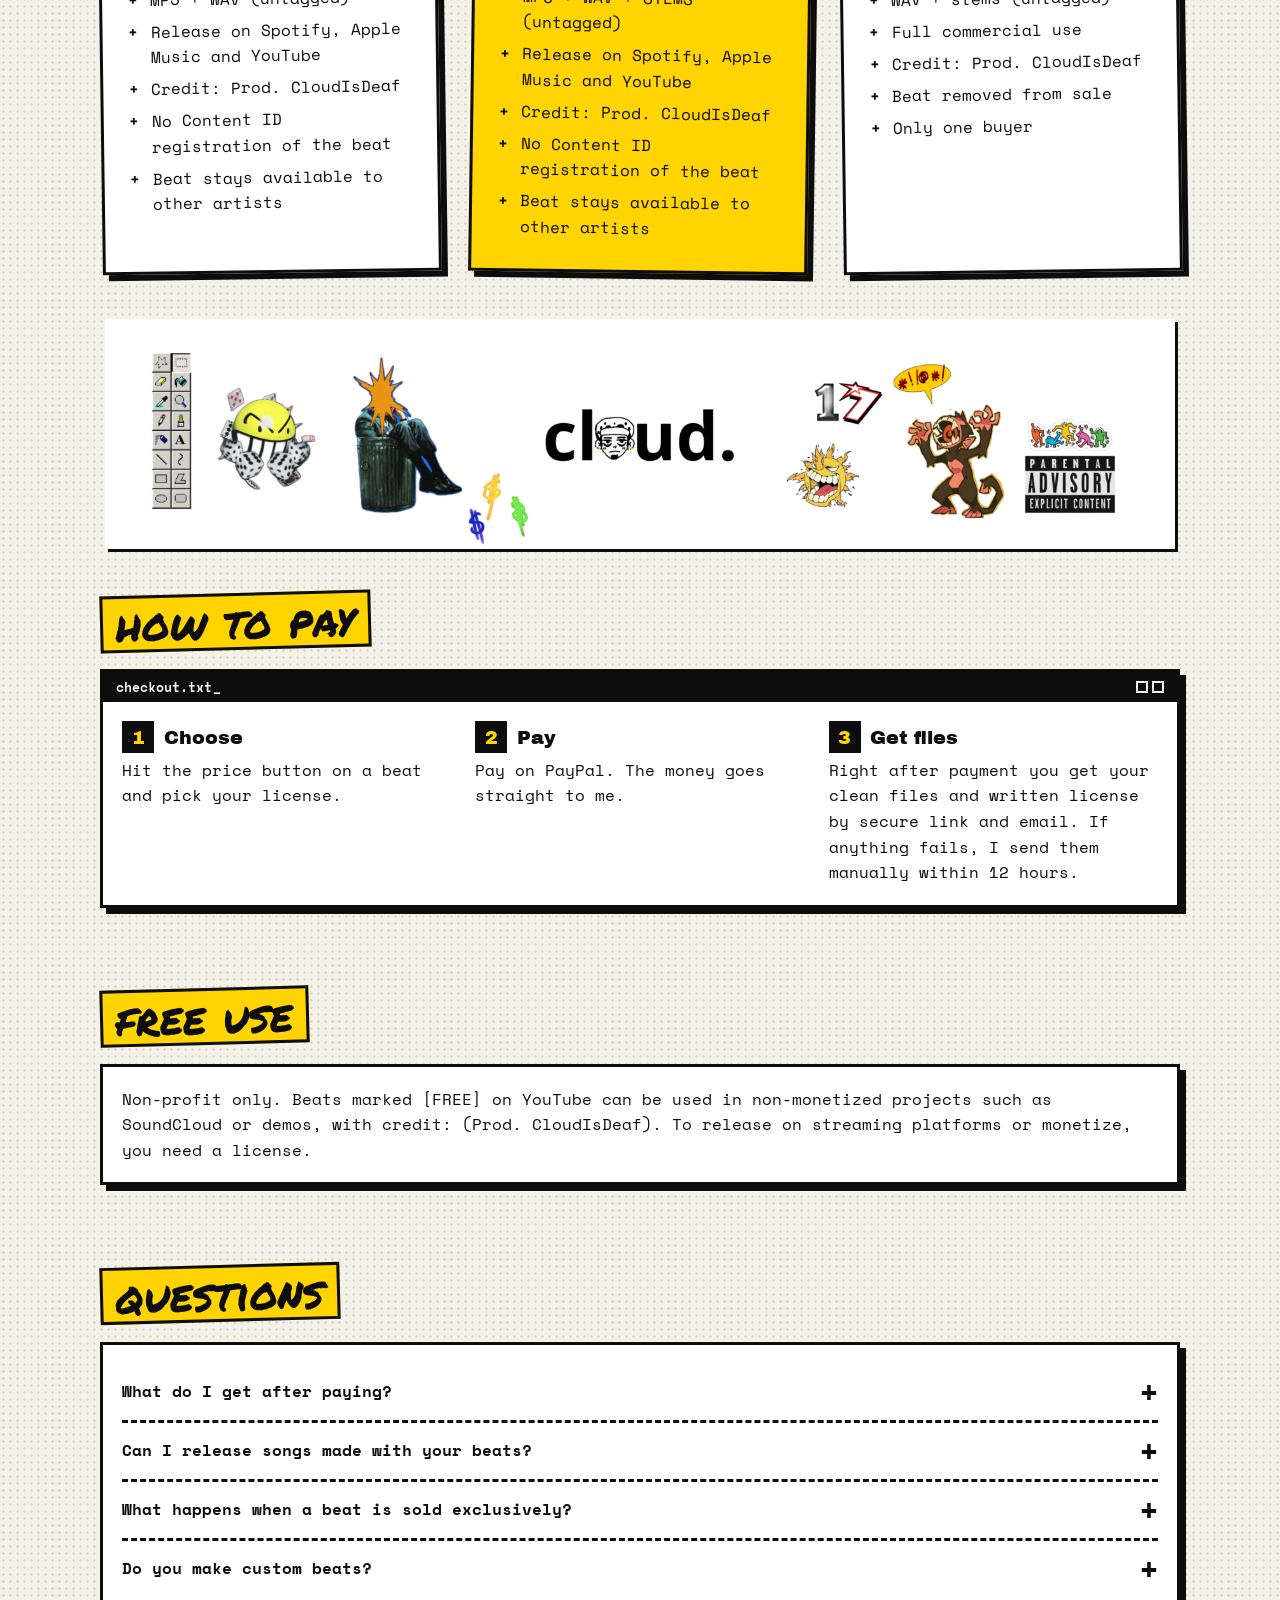
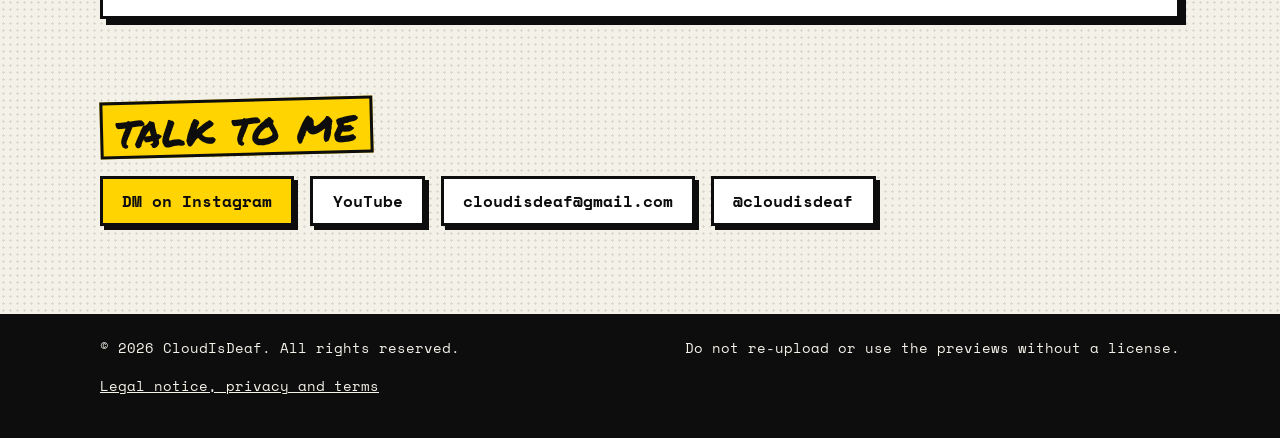
==== commit bf044fbf: "Engancha fx.css / fx.js en index.html (3 líneas, sin tocar el motor de audio) Co-Authored-By: Claude" ====
--- a/index.html
+++ b/index.html
@@ -146,6 +146,7 @@
 #p-thanks input{font:inherit;border:3px solid var(--ink);padding:.5rem;width:100%;margin:.3rem 0 .8rem;background:#fff;color:var(--ink)}#p-thanks label{display:block}
 @media(max-width:700px){.nav nav{gap:.6rem}.nav .w{height:auto;flex-wrap:wrap;padding:.35rem 0;gap:.2rem .6rem}.nr{width:100%;justify-content:space-between}.nav nav a{font-size:.85rem}.lg{max-width:7rem}}
 </style>
+<link rel="stylesheet" href="fx.css?v=3">
 </head>
 <body class="r-home">
 <div class="tk"><div class="mq" id="mq"></div></div>
@@ -210,7 +211,7 @@
 const lf=()=>{};
 const defHero=d=>{const L=[],b=d.banner?1:0;if(b)L.push({t:"img",src:d.banner,x:2,y:3,w:96,r:0,sh:1});(d.stickers||[]).filter(s=>s.img).forEach(s=>L.push({t:"img",src:s.img,x:+s.x||0,y:+s.y||0,w:Math.max(3,Math.round((+s.w||140)/12.8)),r:+s.r||0,sh:1,an:"w"}));
  L.push({t:"text",s:d.artist||"CloudIsDeaf",x:4,y:b?46:14,w:92,fs:b?9:11,f:"Archivo Black",sh:1,r:0},{t:"text",s:d.tagline||"Type beats made for late nights.",x:4,y:b?72:62,w:55,fs:2.1,f:"Space Mono",hl:1,r:0},{t:"text",s:"hear the beats",x:4,y:b?85:80,w:20,fs:1.9,f:"Space Mono",btn:1,link:"#beats",r:0});
- if(!b&&!(d.stickers||[]).length)L.push({t:"text",s:"\u2605",x:84,y:4,w:12,fs:11,f:"Archivo Black",c:"#e63a1e",an:"s",r:0},{t:"text",s:"ADVISORY\nheavy 808s inside",x:70,y:72,w:22,fs:1.6,f:"Space Mono",hl:1,r:-4});
+ if(!b&&!(d.stickers||[]).length)L.push({t:"text",s:"★",x:84,y:4,w:12,fs:11,f:"Archivo Black",c:"#e63a1e",an:"s",r:0},{t:"text",s:"ADVISORY\nheavy 808s inside",x:70,y:72,w:22,fs:1.6,f:"Space Mono",hl:1,r:-4});
  return{ar:"16/7",arm:"4/5",items:L}};
 const mig=d=>{if(!d.canvases||!d.layout){const H=d.hero||defHero(d);if(d.hero&&(d.banner||(d.stickers||[]).length))H.items=[...defHero({banner:d.banner,stickers:d.stickers}).items.filter(i=>i.t==="img"),...H.items];const c=i=>({x:i.x,y:i.y,w:i.w,fs:i.fs,r:i.r||0});d.canvases={hero:{name:"Top banner",ar:{d:H.ar||"16/7",m:H.arm||"4/5"},bg:{c:"",img:"",pat:"none"},items:H.items.map(i=>({...i,d:c(i),m:c(i)}))}};d.layout=["hero","beats","licenses","payments","free","faq","contact"]}};
 const bgs=b=>[b.pat==="dots"?"radial-gradient(rgba(0,0,0,.12) 1px,transparent 1.3px) 0 0/7px 7px":b.pat==="lines"?"repeating-linear-gradient(135deg,transparent 0 14px,rgba(0,0,0,.06) 14px 16px)":"",b.img?`url('${si(b.img)}') center/cover`:"",b.c||"transparent"].filter(Boolean).join(",");
@@ -231,9 +232,9 @@
  $("#bl2").innerHTML=L.length?L.map(x=>bh(x[0],x[1])).join(""):'<p class="empty">'+tr("No beats match these genres.")+'</p>'}
 $("#gf").onclick=e=>{const t=e.target.closest("button");if(!t)return;if(t.dataset.g){GF.has(t.dataset.g)?GF.delete(t.dataset.g):GF.add(t.dataset.g)}else if(t.dataset.m)GM=GM==="all"?"any":"all";else GF.clear();gf();pgB()};
 function alr(d){const a=d.album||{},L=PL.filter(x=>a.links&&a.links[x[0]]);
- $("#al").innerHTML=a.title?`<div class="win"><div class="wt"><span>album-of-the-week.exe</span><i><b></b><b></b></i></div><div class="wb alb"><div class="acv"${a.cover?` style="background-image:url('${esc(si(a.cover))}')"`:""}></div><div>${a.week?`<div class="meta">${esc(tr(a.week))}</div>`:""}<h3>${esc(a.title)}</h3><p>${esc([a.artist,a.year].filter(Boolean).join(" \u00b7 "))}</p>${a.note?`<p>${esc(tr(a.note))}</p>`:""}<div class="links">${L.map(x=>`<a class="btn" href="${esc(su(a.links[x[0]]))}" target="_blank" rel="noopener">${tr(x[1])}</a>`).join("")}</div></div></div></div>`:'<p class="empty">'+tr("Nothing here yet. Check back soon.")+'</p>'}
+ $("#al").innerHTML=a.title?`<div class="win"><div class="wt"><span>album-of-the-week.exe</span><i><b></b><b></b></i></div><div class="wb alb"><div class="acv"${a.cover?` style="background-image:url('${esc(si(a.cover))}')"`:""}></div><div>${a.week?`<div class="meta">${esc(tr(a.week))}</div>`:""}<h3>${esc(a.title)}</h3><p>${esc([a.artist,a.year].filter(Boolean).join(" · "))}</p>${a.note?`<p>${esc(tr(a.note))}</p>`:""}<div class="links">${L.map(x=>`<a class="btn" href="${esc(su(a.links[x[0]]))}" target="_blank" rel="noopener">${tr(x[1])}</a>`).join("")}</div></div></div></div>`:'<p class="empty">'+tr("Nothing here yet. Check back soon.")+'</p>'}
 function pjr(d){const I=(d.projects||{}).items||[];
- $("#pj").innerHTML=I.length?`<div class="pjs">${I.map(p=>`<div class="pj"><div class="pc"${p.cover?` style="background-image:url('${esc(si(p.cover))}')"`:""}></div><div class="pb"><h3>${esc(p.title)}</h3><div class="meta">${esc([tr(p.role),p.year].filter(Boolean).join(" \u00b7 "))}</div>${p.desc?`<p>${esc(tr(p.desc))}</p>`:""}<div class="links">${String(p.links||"").split("\n").map(x=>x.split("|")).filter(x=>x[1]&&x[1].trim()).map(x=>`<a class="btn sm" href="${esc(su(x[1].trim()))}" target="_blank" rel="noopener">${esc(x[0].trim()||"Link")}</a>`).join("")}</div></div></div>`).join("")}</div>`:'<p class="empty">'+tr("Nothing here yet. Check back soon.")+'</p>'}
+ $("#pj").innerHTML=I.length?`<div class="pjs">${I.map(p=>`<div class="pj"><div class="pc"${p.cover?` style="background-image:url('${esc(si(p.cover))}')"`:""}></div><div class="pb"><h3>${esc(p.title)}</h3><div class="meta">${esc([tr(p.role),p.year].filter(Boolean).join(" · "))}</div>${p.desc?`<p>${esc(tr(p.desc))}</p>`:""}<div class="links">${String(p.links||"").split("\n").map(x=>x.split("|")).filter(x=>x[1]&&x[1].trim()).map(x=>`<a class="btn sm" href="${esc(su(x[1].trim()))}" target="_blank" rel="noopener">${esc(x[0].trim()||"Link")}</a>`).join("")}</div></div></div>`).join("")}</div>`:'<p class="empty">'+tr("Nothing here yet. Check back soon.")+'</p>'}
 function nav(){const L=[["#/","home"],["#/beats","beats"]];if((D.album||{}).on)L.push(["#/album","album"]);if((D.projects||{}).on)L.push(["#/projects","projects"]);$("#nv").innerHTML=L.map(x=>`<a href="${x[0]}">${tr(x[1])}</a>`).join("")}
 function route(){if(!D)return;const h=location.hash,m=/^#\/(beats|album|projects|legal|thanks|downloads)/.exec(h);let r=m?m[1]:"home";if(r==="downloads")r="thanks";if(!ED&&r==="thanks"&&!API())r="home";if(!ED&&(r==="album"||r==="projects")&&!(D[r]&&D[r].on))r="home";
  document.body.classList.remove("r-home","r-beats","r-album","r-projects","r-legal","r-thanks");document.body.classList.add("r-"+r);
@@ -269,7 +270,7 @@
  document.body.classList.toggle("anim",d.anim!==false&&!ED);
  document.title=d.artist+" | Type beats for sale";$("#yr").textContent=new Date().getFullYear();
  document.querySelectorAll(".ar").forEach(e=>e.textContent=d.artist);
- const tx=tr(d.ticker||"new beats every week \u2022 tagged previews \u2022 clean files after payment \u2022 ").repeat(6);$("#mq").innerHTML=`<span>${esc(tx)}</span><span>${esc(tx)}</span>`;
+ const tx=tr(d.ticker||"new beats every week • tagged previews • clean files after payment • ").repeat(6);$("#mq").innerHTML=`<span>${esc(tx)}</span><span>${esc(tx)}</span>`;
  const th=d.theme||{};if(th.hd){lf(th.hd);document.documentElement.style.setProperty("--hd",`"${th.hd}",Impact,sans-serif`)}if(th.bd){lf(th.bd);document.documentElement.style.setProperty("--mo",`"${th.bd}",ui-monospace,sans-serif`)}
  document.querySelectorAll("[data-tx]").forEach(e=>{if(e.dataset.en===undefined)e.dataset.en=e.textContent;const v=(d.texts||{})[e.dataset.tx];e.textContent=fill(tr(v!==undefined?v:e.dataset.en))});
  document.body.classList.toggle("np",(d.theme||{}).pat==="none");
@@ -284,11 +285,12 @@
  $("#lk").innerHTML=`<a class="btn" href="https://ig.me/m/${esc(d.instagram)}" target="_blank" rel="noopener">${tr("DM on Instagram")}</a>`+(d.youtube?`<a class="btn gh" href="${esc(su(d.youtube))}" target="_blank" rel="noopener">YouTube</a>`:"")+(d.email?`<a class="btn gh" href="mailto:${esc(d.email)}">${esc(d.email)}</a>`:"")+`<a class="btn gh" href="https://instagram.com/${esc(d.instagram)}" target="_blank" rel="noopener">@${esc(d.instagram)}</a>`;
  const rvs=document.querySelectorAll(".rv:not(.in)");if(d.anim!==false&&!ED&&"IntersectionObserver"in window){const o=new IntersectionObserver(e=>e.forEach(x=>{if(x.isIntersecting){x.target.classList.add("in");o.unobserve(x.target)}}),{threshold:.12});rvs.forEach(e=>o.observe(e))}else rvs.forEach(e=>e.classList.add("in"));
  fixPg();requestAnimationFrame(fixPg);
+ try{if(window.fxInit)window.fxInit(d)}catch(e){console.warn("fx",e)}
 }
 function play(i){const b=D.beats[i];
  if(cur===i){A.paused?A.play():A.pause();return}
  cur=i;A.src=b.audio;A.play().catch(()=>{$("#tm").textContent=tr("Preview file not found")});
- $("#bt").textContent=b.title+" \u00b7 "+b.bpm+" BPM";document.body.classList.add("bar-on")}
+ $("#bt").textContent=b.title+" · "+b.bpm+" BPM";document.body.classList.add("bar-on")}
 function mark(on){document.querySelectorAll(".beat,#bar").forEach(e=>e.classList.remove("on"));
  if(on){document.querySelectorAll('.beat[data-row="'+cur+'"]').forEach(r=>r.classList.add("on"));$("#bar").classList.add("on")}}
 A.onplay=()=>mark(true);A.onpause=()=>mark(false);
@@ -312,5 +314,6 @@
 if("ResizeObserver"in window)new ResizeObserver(()=>{if(!document.querySelector("details[open]"))fixPg()}).observe($("#mn"));
 window.render=render;
 </script>
+<script src="fx.js?v=3"></script>
 </body>
 </html>
--- a/fonts/fonts.css
+++ b/fonts/fonts.css
@@ -0,0 +1,10 @@
+@font-face{font-family:"Archivo Black";font-style:normal;font-weight:400;font-display:swap;src:url(archivo-black-latin-400-normal.woff2) format("woff2")}
+@font-face{font-family:"Permanent Marker";font-style:normal;font-weight:400;font-display:swap;src:url(permanent-marker-latin-400-normal.woff2) format("woff2")}
+@font-face{font-family:"Space Mono";font-style:normal;font-weight:400;font-display:swap;src:url(space-mono-latin-400-normal.woff2) format("woff2")}
+@font-face{font-family:"Space Mono";font-style:normal;font-weight:700;font-display:swap;src:url(space-mono-latin-700-normal.woff2) format("woff2")}
+@font-face{font-family:"Bebas Neue";font-style:normal;font-weight:400;font-display:swap;src:url(bebas-neue-latin-400-normal.woff2) format("woff2")}
+@font-face{font-family:"Anton";font-style:normal;font-weight:400;font-display:swap;src:url(anton-latin-400-normal.woff2) format("woff2")}
+@font-face{font-family:"Special Elite";font-style:normal;font-weight:400;font-display:swap;src:url(special-elite-latin-400-normal.woff2) format("woff2")}
+@font-face{font-family:"VT323";font-style:normal;font-weight:400;font-display:swap;src:url(vt323-latin-400-normal.woff2) format("woff2")}
+@font-face{font-family:"Inter";font-style:normal;font-weight:400;font-display:swap;src:url(inter-latin-400-normal.woff2) format("woff2")}
+@font-face{font-family:"Inter";font-style:normal;font-weight:700;font-display:swap;src:url(inter-latin-700-normal.woff2) format("woff2")}
--- a/fx.css
+++ b/fx.css
@@ -0,0 +1,138 @@
+/* =====================================================================
+   CloudIsDeaf — fx.css  (v3)
+   Capa de mejoras: tipografía, rejilla y movimiento. Sin ilustraciones figurativas.
+   Mantiene la estética actual (papel, amarillo, ventanas, marcador, sombras duras).
+   Para desactivar todo: quitar <link href="fx.css"> y <script src="fx.js"> de index.html
+   ===================================================================== */
+:root{--fx-red:#e63a1e;--fx-pop:cubic-bezier(.2,1.5,.4,1)}
+
+/* ---------- keyframes ---------- */
+@keyframes fxPop{0%{transform:rotate(-9deg) scale(.5);opacity:0}60%{transform:rotate(1deg) scale(1.09);opacity:1}100%{transform:rotate(-1.5deg) scale(1);opacity:1}}
+@keyframes fxEq{0%,100%{background-size:4px 35%,4px 90%,4px 55%}25%{background-size:4px 85%,4px 40%,4px 100%}50%{background-size:4px 50%,4px 100%,4px 30%}75%{background-size:4px 95%,4px 50%,4px 75%}}
+@keyframes fxBarIn{from{transform:translateY(105%)}}
+@keyframes fxDlg{from{transform:scale(.86) rotate(-2.5deg);opacity:0}}
+@keyframes fxFade{from{opacity:0}}
+@keyframes fxDown{from{opacity:0;transform:translateY(-8px)}}
+@keyframes fxCaret{50%{opacity:0}}
+@keyframes fxRoute{from{opacity:0;transform:translateY(16px)}}
+@keyframes fxSway{from{transform:translateX(-50%) rotate(-6deg)}to{transform:translateX(-50%) rotate(3deg)}}
+@keyframes fxRow{from{opacity:0;translate:-26px 0}to{opacity:1;translate:0 0}}
+@keyframes fxPress{0%,100%{scale:1}15%{scale:1.12}}
+@keyframes fxStamp{0%,88%,100%{rotate:4deg}94%{rotate:-3deg}}
+
+/* ---------- barra de progreso de scroll ---------- */
+#fx-prog{position:absolute;left:0;right:0;bottom:-7px;height:4px;background:var(--fx-red);transform-origin:0 50%;transform:scaleX(0);pointer-events:none}
+
+/* ---------- cabecera: etiquetas con datos reales ---------- */
+.cs.fx-host{position:relative}
+.fx-hero{position:absolute;left:50%;top:0;width:min(1280px,100%);height:100%;transform:translateX(-50%);pointer-events:none;z-index:3}
+.fx-chips{display:flex;gap:.55rem;flex-wrap:wrap}
+.fx-chip{font:700 .78rem/1 var(--mo);background:#fff;color:var(--ink);border:3px solid var(--ink);box-shadow:3px 3px 0 var(--ink);padding:.42rem .6rem;rotate:var(--r,0deg);transition:rotate .2s var(--fx-pop),translate .2s;white-space:nowrap}
+.fx-chip:nth-child(1){--r:-2deg;background:var(--acc)}
+.fx-chip:nth-child(2){--r:1.5deg}
+.fx-chip:nth-child(3){--r:-1deg;background:var(--ink);color:var(--acc)}
+.fx-chip:hover{rotate:0deg;translate:0 -3px}
+.fx-hch{position:absolute;left:27.5%;top:76%;pointer-events:auto}
+.fx-hch .fx-chip{font-size:clamp(.6rem,.95vw,.78rem)}
+.fx-chm{display:none}
+
+/* ---------- títulos de sección ---------- */
+body.anim:not(.fx-rm) .fx-h2:not(.fx-in){opacity:0}
+body.anim:not(.fx-rm) .fx-h2.fx-in{animation:fxPop .55s var(--fx-pop) both}
+
+/* ---------- ventanas (el cuadradito de la izquierda las minimiza) ---------- */
+.wt span::after{content:"_";margin-left:1px}
+body.anim .wt span::after{animation:fxCaret 1s steps(1) infinite}
+.wt i b{position:relative;transition:background .15s}
+.wt i b:first-child{cursor:pointer}
+.wt i b:first-child::after{content:"";position:absolute;inset:-7px}
+.wt i b:first-child:hover{background:var(--acc)}
+.win.fx-min .wb{display:none}
+.win.fx-min .wt i b:first-child{background:var(--acc)}
+body.anim .rv:not(.in){transform:translateY(28px) scale(.97) rotate(-.4deg)}
+
+/* ---------- navegación ---------- */
+.nav nav a{display:inline-block;transition:rotate .15s var(--fx-pop)}
+.nav nav a:hover{rotate:-3deg}
+body.anim .sp .w{animation:fxRoute .45s both}
+
+/* ---------- filas de beats ---------- */
+#bl,#bl2{counter-reset:fxb}
+.beat{position:relative;isolation:isolate;counter-increment:fxb;transition:background .2s}
+.beat:not(.on):hover{background:rgba(255,212,0,.16)}
+.beat h3::before{content:counter(fxb,decimal-leading-zero);display:block;font:700 .68rem/1 var(--mo);letter-spacing:.14em;margin-bottom:.3rem;opacity:.55}
+.cov{transition:rotate .25s var(--fx-pop),scale .25s var(--fx-pop)}
+.beat:hover .cov{rotate:-3deg;scale:1.05}
+.beat.on::after{content:"";position:absolute;left:0;bottom:-3px;height:5px;width:calc(var(--pr,0)*1%);background:var(--ink);z-index:1}
+body.anim .beat.on .pl{animation:fxPress var(--bt,.65s) ease-in-out infinite}
+.beat .pl{transition:scale .15s var(--fx-pop)}
+.beat .pl:hover{scale:1.1}
+.beat.on h3::after,body.bar-on #bar.on #bt::after{content:"";display:inline-block;width:18px;height:15px;margin-left:.6rem;vertical-align:-1px;
+ background-image:linear-gradient(currentColor,currentColor),linear-gradient(currentColor,currentColor),linear-gradient(currentColor,currentColor);
+ background-repeat:no-repeat;background-position:0 100%,7px 100%,14px 100%;background-size:4px 60%,4px 90%,4px 45%}
+body.anim .beat.on h3::after,body.anim #bar.on #bt::after{animation:fxEq calc(var(--bt,.65s)*.7) steps(1,end) infinite}
+@supports (animation-timeline:view()){
+ body.anim:not(.fx-rm) .beat{animation:fxRow linear both;animation-timeline:view();animation-range:entry 0% entry 70%}
+}
+
+/* ---------- licencias ---------- */
+.lic{transition:transform .25s var(--fx-pop),box-shadow .25s}
+.lic:nth-child(odd):hover,.lic:nth-child(even):hover{transform:rotate(0) translate(-3px,-9px);box-shadow:10px 15px 0 var(--ink)}
+body.anim .lic::before{animation:fxSway 4.5s ease-in-out infinite alternate}
+.lic li::before{transition:rotate .2s var(--fx-pop)}
+.lic li:hover::before{rotate:90deg}
+.lic.best[data-fxbest]::after{content:attr(data-fxbest);position:absolute;right:-12px;top:-18px;background:var(--ink);color:var(--acc);font:700 .72rem/1 var(--mo);letter-spacing:.06em;padding:.45rem .65rem;box-shadow:3px 3px 0 var(--fx-red);rotate:4deg}
+body.anim .lic.best[data-fxbest]::after{animation:fxStamp 4s ease-in-out infinite}
+
+/* ---------- pasos de pago ---------- */
+.steps h3::before{transition:rotate .2s var(--fx-pop),scale .2s var(--fx-pop)}
+.steps>div:hover h3::before{rotate:-12deg;scale:1.2}
+
+/* ---------- FAQ ---------- */
+summary{list-style:none;display:flex;justify-content:space-between;align-items:center;gap:1rem}
+summary::-webkit-details-marker{display:none}
+summary::after{content:"+";font:400 1.7rem/1 var(--hd);transition:rotate .25s var(--fx-pop);flex:none}
+details[open] summary::after{rotate:45deg}
+details[open] p{animation:fxDown .3s both}
+summary:hover{background:linear-gradient(transparent 62%,var(--acc) 62%) no-repeat}
+
+/* ---------- botones, chips, tarjetas ---------- */
+.chip{transition:translate .15s var(--fx-pop),background .15s}
+.chip:hover{translate:0 -2px}
+.links .btn:hover{rotate:-1.2deg}
+.acv{transition:rotate .3s var(--fx-pop)}
+.acv:hover{rotate:-2.5deg}
+.pj{transition:translate .25s var(--fx-pop),box-shadow .25s}
+.pj:hover{translate:-3px -6px;box-shadow:10px 12px 0 var(--ink)}
+
+/* ---------- barra del reproductor y diálogo de compra ---------- */
+body.bar-on #bar{animation:fxBarIn .45s var(--fx-pop)}
+.trk{position:relative;transition:height .15s}
+.trk:hover{height:12px}
+.trk i{position:relative}
+.trk i::after{content:"";position:absolute;right:-7px;top:50%;width:14px;height:14px;margin-top:-7px;background:var(--acc);border:3px solid var(--paper);box-sizing:border-box}
+dialog[open]{animation:fxDlg .35s var(--fx-pop)}
+dialog[open]::backdrop{animation:fxFade .25s}
+.opt{transition:translate .15s var(--fx-pop)}
+.opt:hover{translate:3px 0}
+
+/* ---------- partículas al darle a play ---------- */
+.fx-pt{position:fixed;z-index:60;width:11px;height:11px;border:2px solid var(--ink);pointer-events:none}
+.fx-pt1{border-radius:50%}
+.fx-pt2{clip-path:polygon(50% 0,100% 100%,0 100%);border:0;width:14px;height:14px}
+.fx-pt3{rotate:45deg}
+
+/* ---------- nombre gigante dentro del footer ---------- */
+footer{position:relative;overflow:hidden}
+.fx-big{display:block;width:100%;white-space:nowrap;text-align:center;font:400 12vw/.84 var(--hd);color:var(--acc);letter-spacing:-.03em;margin:0 0 1.6rem;padding:.04em 0 0;user-select:none}
+.fx-big>span{display:inline-block}
+body:not(.r-home) .fx-big{display:none}
+
+/* ---------- móvil ---------- */
+@media(max-width:700px){
+ .fx-hch{display:none}
+ .fx-chm{display:flex;margin:.2rem 0 1rem}
+}
+
+/* ---------- accesibilidad: sin movimiento ---------- */
+body.fx-rm *,body.fx-rm *::before,body.fx-rm *::after{animation:none!important}
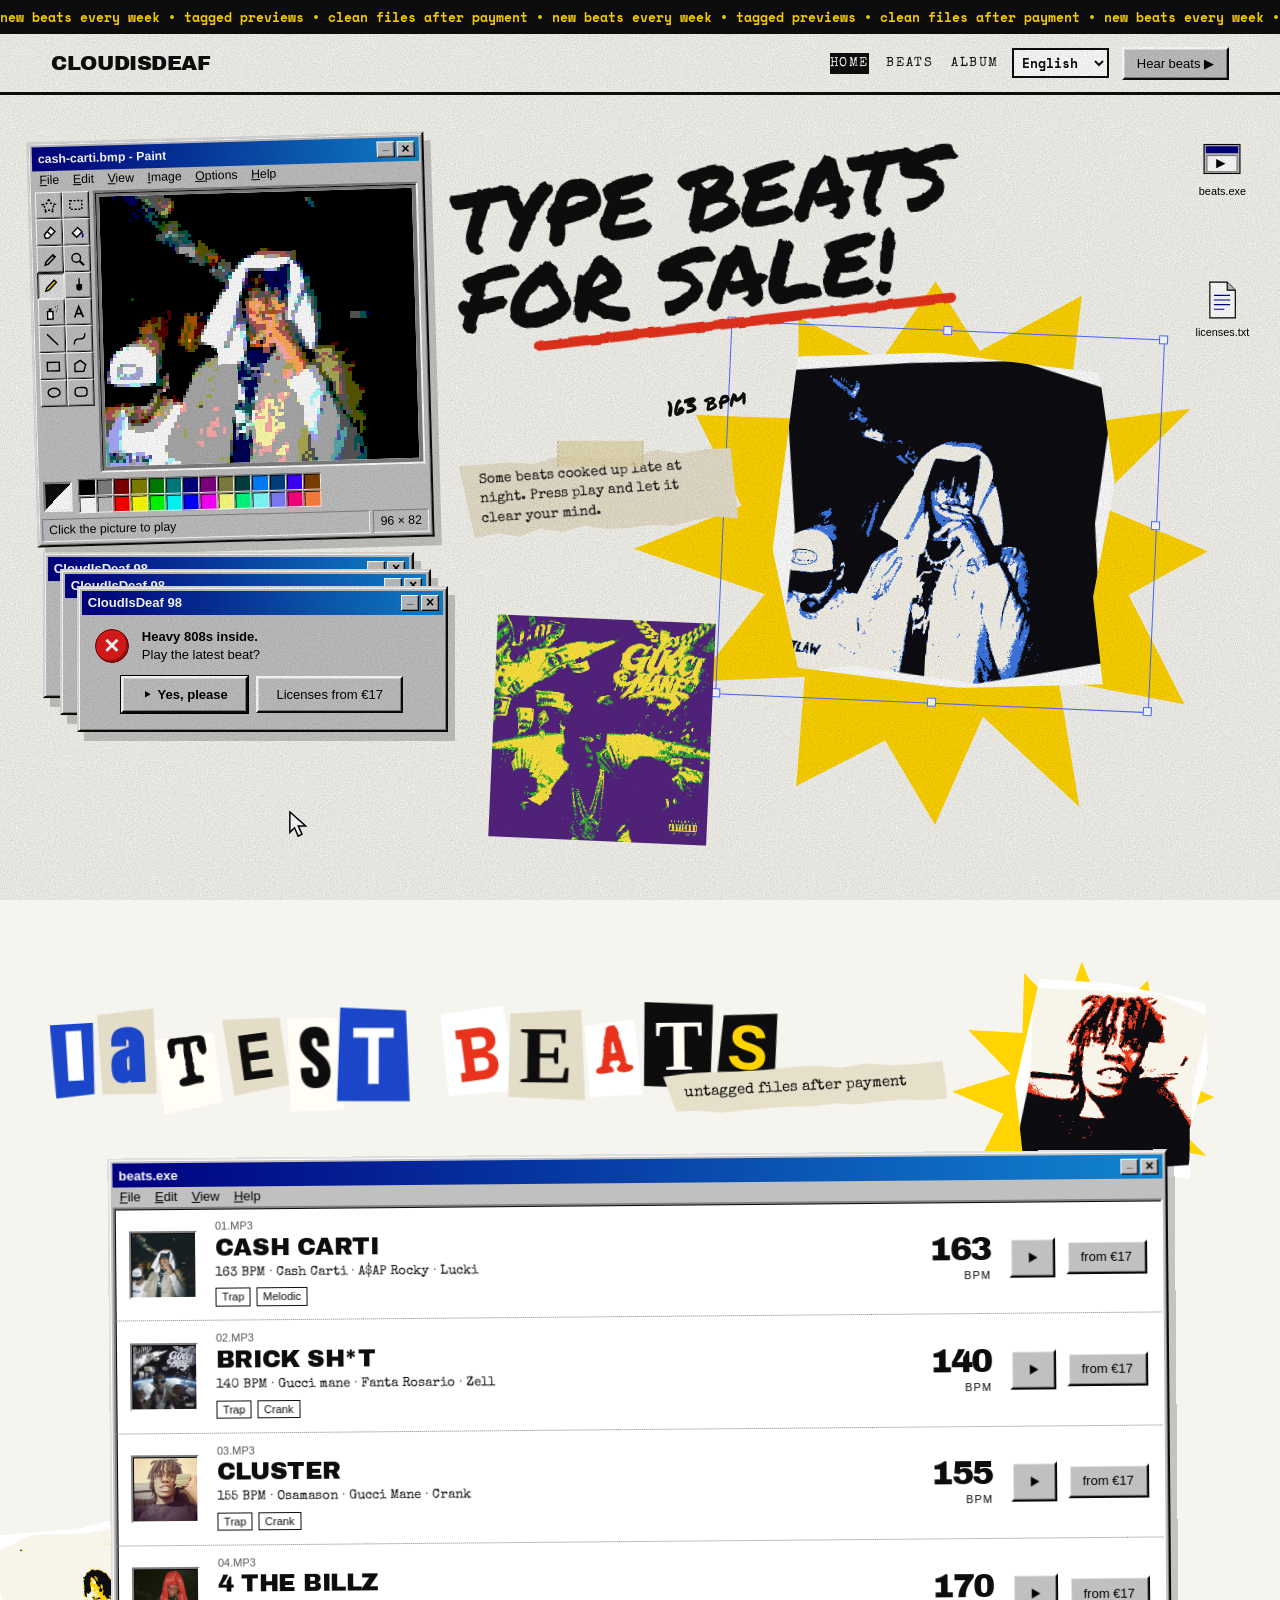
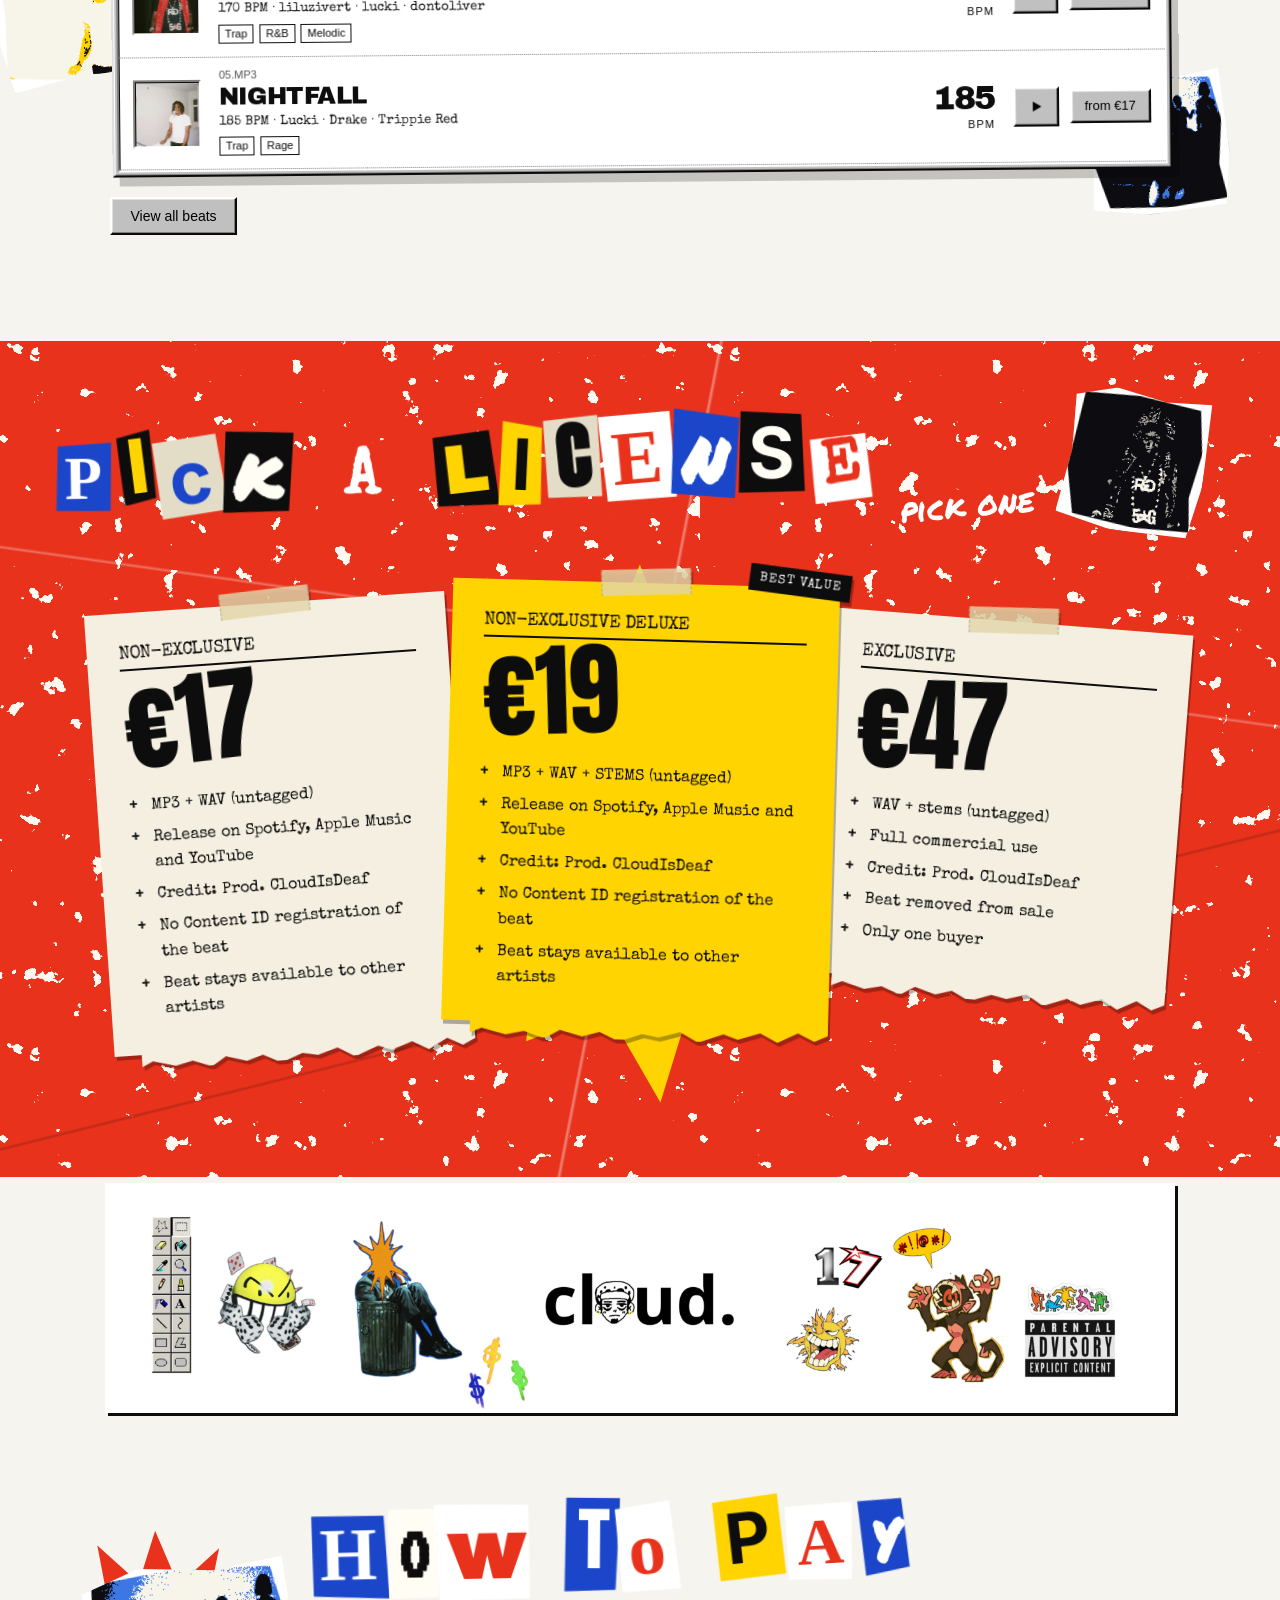
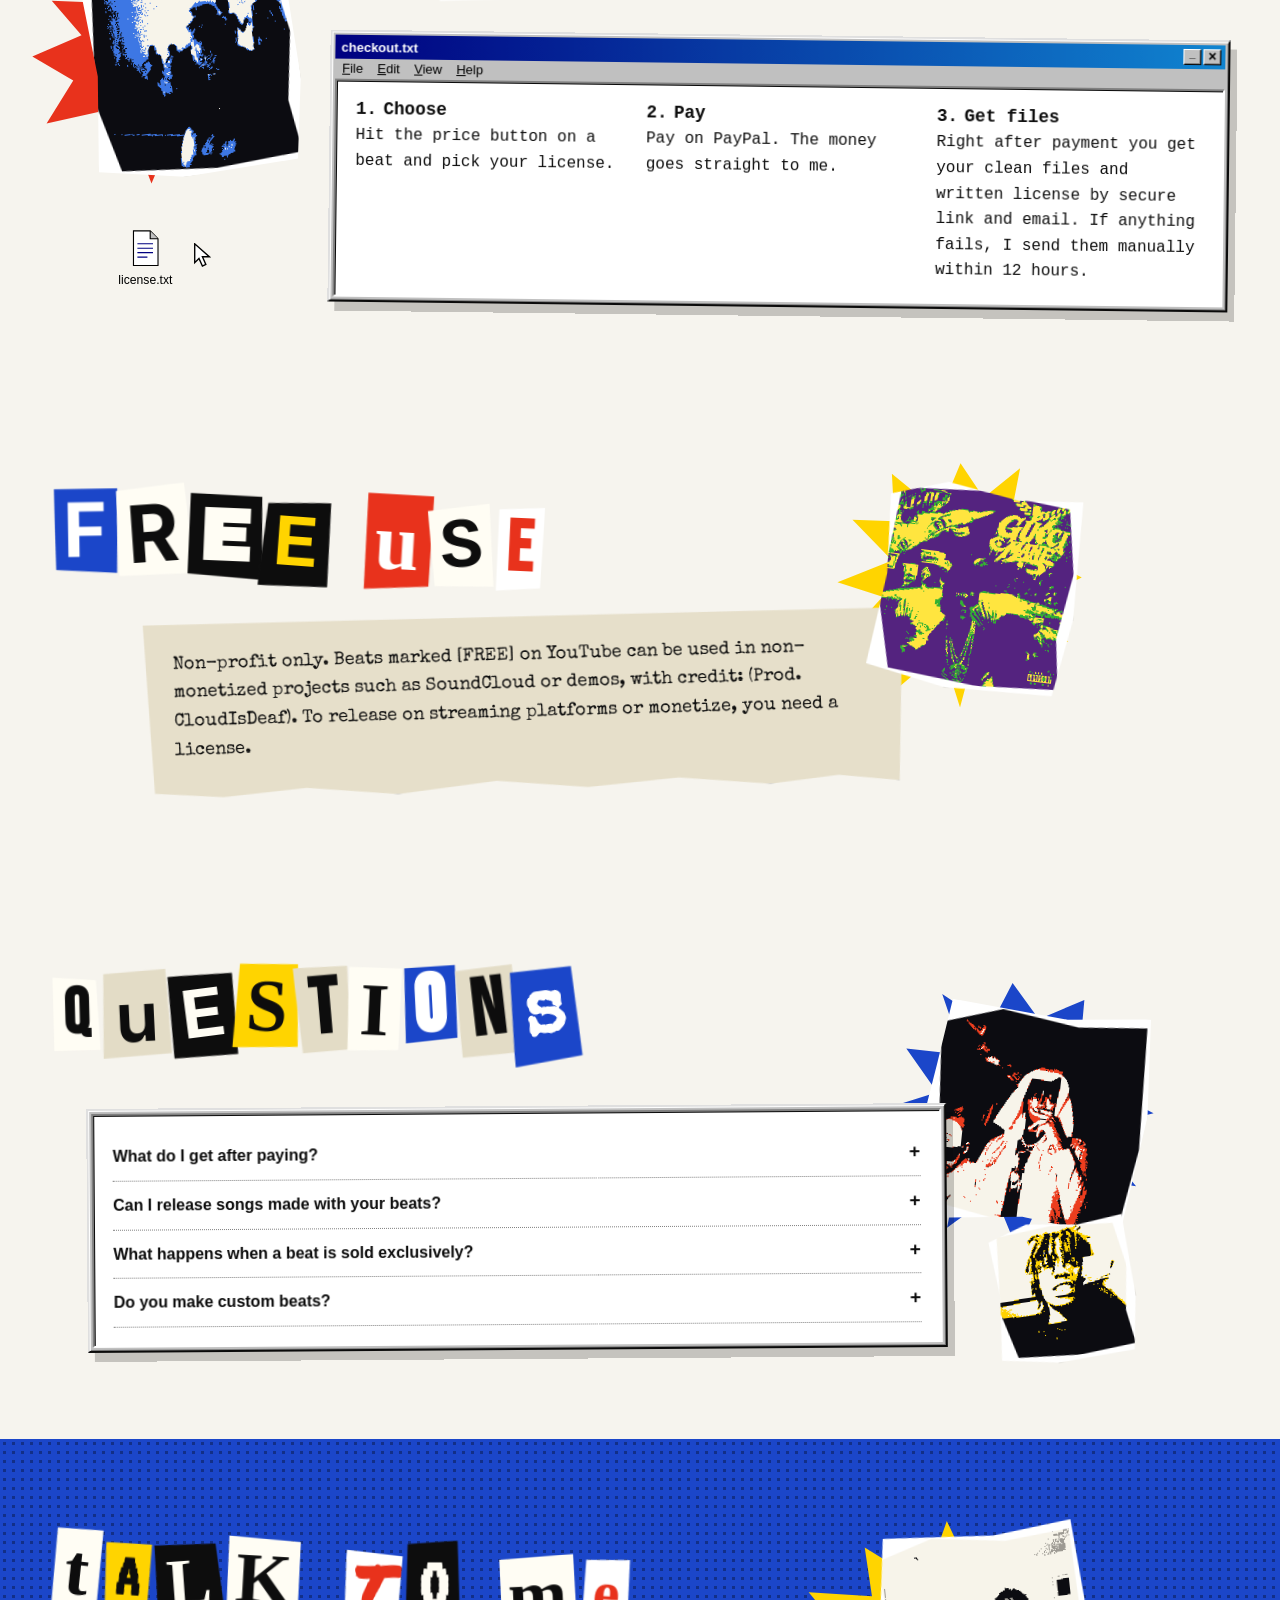
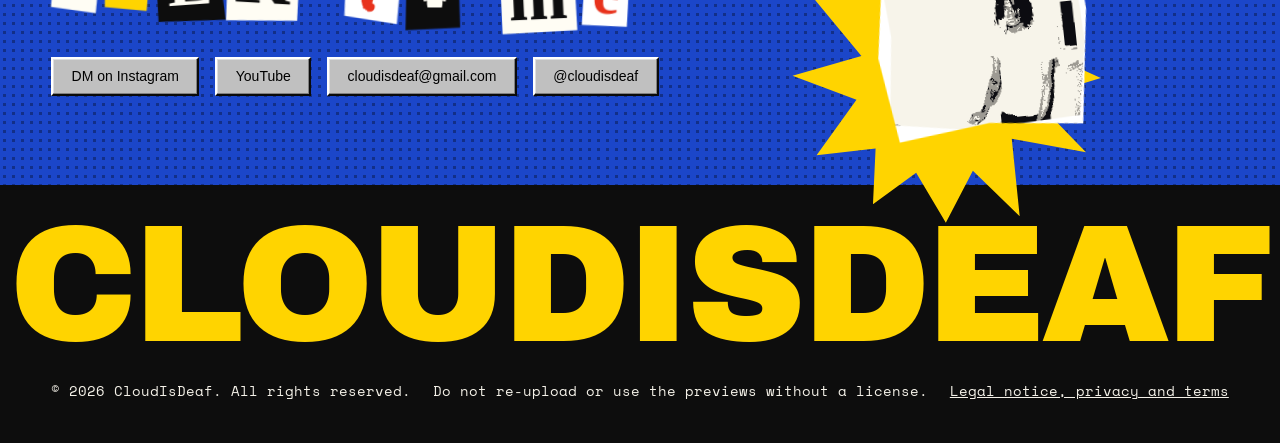
==== commit 0e2b1644: "Mejora visual: collage punk editable desde el panel - fx2.css / fx2.js: capa nueva (quitando sus 2 e" ====
--- a/index.html
+++ b/index.html
@@ -147,6 +147,7 @@
 @media(max-width:700px){.nav nav{gap:.6rem}.nav .w{height:auto;flex-wrap:wrap;padding:.35rem 0;gap:.2rem .6rem}.nr{width:100%;justify-content:space-between}.nav nav a{font-size:.85rem}.lg{max-width:7rem}}
 </style>
 <link rel="stylesheet" href="fx.css?v=3">
+<link rel="stylesheet" href="fx2.css?v=2">
 </head>
 <body class="r-home">
 <div class="tk"><div class="mq" id="mq"></div></div>
@@ -182,6 +183,7 @@
 </main>
 <footer><div class="w"><span>&copy; <span id="yr"></span> <span class="ar"></span>. <span data-tx="all-rights-reserved">All rights reserved.</span></span><span data-tx="do-not-re-upload-previews">Do not re-upload or use the previews without a license.</span><a href="#/legal" data-tx="legal-notice-privacy-terms">Legal notice, privacy and terms</a><a href="#/downloads" id="fd" style="display:none" data-tx="my-downloads">My downloads</a></div></footer>
 
+<div hidden id="fx2-tx"><span data-tx="fx2-yes">Yes, please</span><span data-tx="fx2-pause">Pause</span><span data-tx="fx2-lic">Licenses from {p}</span><span data-tx="fx2-paint">Click the picture to play</span><span data-tx="fx2-cta">Hear beats</span></div>
 <div id="bar"><div class="w">
 <button class="pl" id="bp" aria-label="Play or pause"><svg class="tr" viewBox="0 0 24 24"><path d="M7 4.5v15l13-7.5z"/></svg><svg class="ps" viewBox="0 0 24 24"><path d="M6 4h4v16H6zM14 4h4v16h-4z"/></svg></button>
 <div><div id="bt"></div><div class="trk" id="bs"><i id="bi"></i></div><div id="tm">0:00 / 0:00</div></div>
@@ -315,5 +317,6 @@
 window.render=render;
 </script>
 <script src="fx.js?v=3"></script>
+<script src="fx2.js?v=2"></script>
 </body>
 </html>
--- a/fx2.css
+++ b/fx2.css
@@ -0,0 +1,235 @@
+/* =====================================================================
+   CloudIsDeaf — fx2.css  (mejora visual, capa 2 · «fanzine + escritorio 98»)
+   Collage punk: ventanas de Windows 95 y Paint, portadas fotocopiadas y
+   recortadas a tijera, letras de nota de rescate, papel roto, cinta y
+   estallidos de papel. Nada de ilustración vectorial ni pegatinas.
+   Todo cuelga de body.fx2 (lo pone fx2.js): sin fx2.js no se aplica nada.
+   Para desactivar: quitar <link href="fx2.css"> y <script src="fx2.js"> de index.html
+   ===================================================================== */
+body.fx2{--red:#e8321c;--blue:#1b46c9;--cream:#fffdf4;--news:#e6dfca;--g95:#c0c0c0;--pad:clamp(1rem,4vw,3.5rem);
+ --tw:"Special Elite","Courier New",monospace;--w95:Tahoma,"MS Sans Serif","Segoe UI",Verdana,sans-serif;--ez:cubic-bezier(.2,.9,.2,1);
+ background:#f6f4ee}
+/* grano de fotocopia */
+body.fx2::after{content:"";position:fixed;inset:0;z-index:25;pointer-events:none;opacity:.34;mix-blend-mode:multiply;background:url("data:image/svg+xml,%3Csvg xmlns='http://www.w3.org/2000/svg' width='220' height='220'%3E%3Cfilter id='n'%3E%3CfeTurbulence type='fractalNoise' baseFrequency='.85' numOctaves='2' stitchTiles='stitch'/%3E%3CfeColorMatrix values='0 0 0 0 0 0 0 0 0 0 0 0 0 0 0 0 0 0 .6 -.12'/%3E%3C/filter%3E%3Crect width='100%25' height='100%25' filter='url(%23n)'/%3E%3C/svg%3E")}
+
+/* ---------- keyframes ---------- */
+@keyframes fx2Let{from{opacity:0;transform:translateY(-.6em) rotate(calc(var(--a)*4)) scale(1.7)}to{opacity:1;transform:translateY(var(--y)) rotate(var(--a)) scale(var(--k))}}
+@keyframes fx2In{from{opacity:0;transform:translateY(18px)}to{opacity:1;transform:none}}
+@keyframes fx2Pop{from{opacity:0;scale:.6}to{opacity:1;scale:1}}
+@keyframes fx2Jit{0%{rotate:calc(var(--r) - 1.2deg);translate:0 0}50%{rotate:calc(var(--r) + 1.4deg);translate:1px -2px}}
+@keyframes fx2St{0%{rotate:0deg}33%{rotate:7deg}66%{rotate:-5deg}}
+@keyframes fx2Sp{to{rotate:360deg}}
+@keyframes fx2Bl{50%{opacity:0}}
+
+/* ---------- base ---------- */
+body.fx2 .w{width:min(1380px,100% - 2*var(--pad));position:relative;z-index:2}
+body.fx2 main>section[data-blk]{padding:clamp(3rem,7vw,6rem) 0;position:relative}
+body.fx2 footer{margin-top:0}
+.fx2-defs{position:absolute;width:0;height:0;overflow:hidden}
+.fx2-ink{filter:url(#fx2-inks)}
+
+/* ---------- letras de nota de rescate ---------- */
+.fx2-rw{display:inline-block;white-space:nowrap;margin-right:.2em}
+.fx2-rw i{display:inline-block;font-style:normal;font-weight:700;line-height:1;padding:.12em .17em .09em;margin:0 .012em;transform:translateY(var(--y)) rotate(var(--a)) scale(var(--k))}
+body.fx2 main h2{font:400 clamp(2rem,5.6vw,4.3rem)/1.25 var(--hd);letter-spacing:0;text-transform:none;color:var(--ink);background:none;border:0;padding:0;transform:rotate(-1.6deg);transform-origin:0 100%;display:block;margin:0 0 clamp(1.4rem,3vw,2.4rem);opacity:1!important;animation:none!important}
+body.fx2.anim:not(.fx-rm) h2.fx-h2:not(.fx-in) .fx2-rw i{opacity:0}
+body.fx2.anim:not(.fx-rm) h2.fx-h2.fx-in .fx2-rw i{animation:fx2Let .4s var(--fx-pop) both;animation-delay:var(--d)}
+
+/* ---------- Windows 95 ---------- */
+.w95,body.fx2 .win,body.fx2 dialog{background:var(--g95);color:#000;border:2px solid;border-color:#dfdfdf #0a0a0a #0a0a0a #dfdfdf;box-shadow:inset 1px 1px #fff,inset -1px -1px #808080,7px 9px 0 rgba(0,0,0,.2);padding:3px;font:400 13px/1.35 var(--w95)}
+.w95-t,body.fx2 .wt{background:linear-gradient(90deg,#000080,#1084d0);color:#fff;font:700 13px/1 var(--w95);padding:4px 4px 4px 6px;display:flex;justify-content:space-between;align-items:center;gap:.5rem;user-select:none}
+.w95-t>span,body.fx2 .wt>span{white-space:nowrap;overflow:hidden;text-overflow:ellipsis}
+body.fx2 .wt span::after{content:none}
+.w95-t i,body.fx2 .wt i{display:flex;gap:2px;font-style:normal;flex:none}
+.w95-t i b,body.fx2 .wt i b{width:18px;height:16px;background:var(--g95);border:1px solid;border-color:#fff #0a0a0a #0a0a0a #fff;box-shadow:inset -1px -1px #808080;position:relative;color:#000;font:700 11px/13px var(--w95);text-align:center}
+.w95-t i b::before,body.fx2 .wt i b::before{content:"_";position:absolute;inset:0;margin-top:-3px}
+.w95-t i b:last-child::before,body.fx2 .wt i b:last-child::before{content:"×";margin-top:0;font-size:14px}
+.w95-m,.fx2-mb{display:flex;gap:1.1em;padding:3px 7px 4px;font:400 13px/1 var(--w95)}
+.w95-m u,.fx2-mb u{text-decoration-thickness:1px}
+body.fx2 .wb{background:#fff;border:2px solid;border-color:#808080 #fff #fff #808080;box-shadow:inset 1px 1px #0a0a0a;padding:1.1rem 1.2rem;color:var(--ink);font:400 1rem/1.6 var(--mo)}
+.w95-s{display:flex;gap:3px;margin-top:3px;font:400 12px/1 var(--w95)}
+.w95-s span{flex:1;border:1px solid;border-color:#808080 #fff #fff #808080;padding:4px 6px;white-space:nowrap;overflow:hidden;text-overflow:ellipsis}
+.w95-s span+span{flex:0 0 auto}
+/* botones */
+body.fx2 .btn,.w95-b{display:inline-block;background:var(--g95);color:#000;border:2px solid;border-color:#fff #0a0a0a #0a0a0a #fff;box-shadow:inset -1px -1px #808080,inset 1px 1px #dfdfdf;font:400 14px/1.2 var(--w95);letter-spacing:0;text-transform:none;padding:.55rem 1.15rem;text-decoration:none;cursor:pointer;text-align:center;transition:none;rotate:0deg!important}
+body.fx2 .btn:hover,.w95-b:hover{transform:none;box-shadow:inset -1px -1px #808080,inset 1px 1px #dfdfdf;outline:1px dotted #000;outline-offset:-6px;background:var(--g95);color:#000}
+body.fx2 .btn:active,.w95-b:active{transform:none;border-color:#0a0a0a #fff #fff #0a0a0a;box-shadow:inset 1px 1px #808080;padding:.6rem 1.1rem .5rem 1.2rem}
+body.fx2 .btn.sm{padding:.45rem .8rem;font-size:13px}
+.w95-b.df{box-shadow:inset -1px -1px #808080,inset 1px 1px #dfdfdf,0 0 0 1px #000;font-weight:700}
+
+/* ---------- navegación ---------- */
+body.fx2 .nav{border-top:0;background:#f6f4ee}
+body.fx2 .logo{text-transform:uppercase;letter-spacing:-.02em}
+body.fx2 .nav nav a{font-family:var(--tw);text-transform:uppercase;letter-spacing:.12em;font-size:.82rem;font-weight:400}
+body.fx2 .nav nav a:hover,body.fx2 .nav nav a.act{background:var(--ink);color:#fff;rotate:0deg}
+body.fx2 .lg{border-width:2px;background:#fff}
+body.fx2 .fx2-cta{font-size:13px;padding:.4rem .8rem;white-space:nowrap}
+
+/* ---------- piezas del collage ---------- */
+.fx2-cut{display:block;background:#fff;padding:5px;filter:drop-shadow(2px 3px 0 rgba(0,0,0,.25))}
+.fx2-cut>span{display:block;background:#fff;padding:5px}
+.fx2-cut img{display:block;width:100%;aspect-ratio:var(--ar,1);object-fit:cover}
+.fx2-burst{display:block;aspect-ratio:1;background:var(--c,#ffd400)}
+.fx2-scrap{display:inline-block;background:var(--news);color:var(--ink);font:400 var(--fs,15px)/1.35 var(--tw);padding:.7em 1.3em;filter:drop-shadow(1px 2px 0 rgba(0,0,0,.22))}
+.fx2-scrap>span{display:block}
+.fx2-tape{position:absolute;width:86px;height:26px;background:rgba(226,214,170,.78);border-left:1px dashed rgba(0,0,0,.18);border-right:1px dashed rgba(0,0,0,.18);z-index:2;pointer-events:none}
+.fx2-sel{position:absolute;border:1px solid #4d6bff;pointer-events:none}
+.fx2-sel b{position:absolute;width:9px;height:9px;background:#fff;border:1px solid #4d6bff;margin:-5px}
+.fx2-sel b:nth-child(1){left:0;top:0}.fx2-sel b:nth-child(2){left:50%;top:0}.fx2-sel b:nth-child(3){left:100%;top:0}.fx2-sel b:nth-child(4){left:100%;top:50%}
+.fx2-sel b:nth-child(5){left:100%;top:100%}.fx2-sel b:nth-child(6){left:50%;top:100%}.fx2-sel b:nth-child(7){left:0;top:100%}.fx2-sel b:nth-child(8){left:0;top:50%}
+.fx2-ico{display:flex;flex-direction:column;align-items:center;gap:4px;width:84px;text-decoration:none;color:#000;font:400 12px/1.2 var(--w95);text-align:center}
+.fx2-ico svg{width:38px;height:38px;display:block}
+.fx2-ico span{padding:1px 3px}
+.fx2-ico:hover span,.fx2-ico:focus span{background:#000080;color:#fff;outline:1px dotted #fff;outline-offset:-1px}
+.fx2-cur{position:absolute;width:22px;height:30px;pointer-events:none;z-index:9}
+.fx2-cur svg{display:block;width:100%;height:100%}
+.fx2-hand{font:400 var(--fs,22px)/1 var(--mk);white-space:nowrap;color:var(--c,var(--ink))}
+/* ---------- elementos del diseñador con estilo de collage (item.st / item.fx en data.json) ---------- */
+body.fx2 .cv{overflow:visible}
+body.fx2 .fx-hero,body.fx2 .fx-chm{display:none!important}
+body.fx2.anim .an-j{animation:fx2Jit 1.2s steps(1) infinite}
+@keyframes fx2Jit{0%{rotate:-1.2deg;translate:0 0}50%{rotate:1.4deg;translate:1px -2px}}
+body.fx2.anim.fx-play:not(.fx-rm) .fx2-burst{animation:fx2St calc(var(--bt,.65s)*2) steps(1) infinite}
+.it.fx2s-marker{text-transform:uppercase;line-height:.9;letter-spacing:-.02em}
+.it.fx2s-marker::after{content:"";position:absolute;left:12%;bottom:-.16em;width:72%;height:.11em;background:var(--red);border-radius:.1em;rotate:-1.2deg}
+.it.fx2s-ransom{line-height:1.3;white-space:normal}
+.it.fx2s-scrap .fx2-scrap{display:block;font:inherit;line-height:1.35;white-space:normal}
+.it .fx2-tape{left:36%;top:-12px;rotate:4deg}
+.it.fx2s-burst .fx2-burst{width:100%}
+.it.fx2s-cur svg,.it.fx2s-ico svg{display:block}
+.it.fx2s-cur svg{width:100%;height:auto}
+.it.fx2s-ico{font-family:var(--w95)!important;line-height:1.2;text-align:center;white-space:normal;color:#000}
+.it.fx2s-ico svg{width:60%;max-width:44px;margin:0 auto 4px}
+.it.fx2s-ico span{padding:1px 3px}
+.it.fx2s-ico:hover span{background:#000080;color:#fff}
+.it.fx2s-dlg{font-family:var(--w95)!important;white-space:normal;line-height:1.35;color:#000}
+.it.fx2s-dlg .w95{font-size:inherit;line-height:inherit}
+.it.fx2s-dlg .w95-t,.it.fx2s-dlg .w95-b{font-size:inherit}
+.fx2-dlg.g{position:absolute;inset:0;pointer-events:none}
+.fx2-dlg.g1{translate:-1.3em -1.3em}.fx2-dlg.g2{translate:-2.6em -2.6em}
+.fx2-dlg.r{position:relative}
+.fx2-db{display:grid;grid-template-columns:auto 1fr;gap:1em;padding:1em 1em .4em;align-items:center}
+.fx2-db>i{width:2.6em;height:2.6em;border-radius:50%;background:#e01a1a;border:1px solid #600;color:#fff;font:700 2em/1 var(--w95);display:grid;place-items:center;font-style:normal;box-shadow:inset -2px -2px 0 rgba(0,0,0,.3);font-size:1em}
+.fx2-db>i::before{content:"×";font-size:2em}
+.fx2-db p{margin:0}
+.fx2-db p b{display:block}
+.fx2-dk{display:flex;flex-wrap:wrap;gap:.6em;justify-content:center;padding:.6em 1em 1em}
+.fx2-play .ps,.fx2-play.on .tr{display:none}.fx2-play.on .ps{display:inline}
+.fx2-play svg{width:.8em;height:.8em;fill:currentColor;margin-right:.4em;vertical-align:-.05em}
+.it.fx2-pw{container-type:inline-size}
+.fx2-paint{font-size:clamp(10px,3.1cqw,16px)}
+.fx2-paint .w95-t,.fx2-paint .w95-m,.fx2-paint .w95-s{font-size:inherit}
+.fx2-pb{display:grid;grid-template-columns:auto 1fr;gap:4px;padding:2px}
+.fx2-tools{display:grid;grid-template-columns:repeat(2,1fr);gap:0;align-content:start;width:13.5cqw}
+.fx2-tools b{aspect-ratio:1;background:var(--g95);border:1px solid;border-color:#fff #0a0a0a #0a0a0a #fff;box-shadow:inset -1px -1px #808080;display:grid;place-items:center}
+.fx2-tools b:nth-child(7){border-color:#0a0a0a #fff #fff #0a0a0a;box-shadow:inset 1px 1px #808080;background:repeating-conic-gradient(#fff 0 25%,var(--g95) 0 50%) 0 0/2px 2px}
+.fx2-tools svg{width:70%;height:70%;display:block}
+.fx2-cvw{background:#808080;border:2px solid;border-color:#808080 #fff #fff #808080;box-shadow:inset 1px 1px #0a0a0a;padding:4px;display:block;width:100%;cursor:pointer;position:relative}
+.fx2-px{display:block;width:100%;aspect-ratio:1/.86;image-rendering:pixelated;background:#fff center/cover}
+body:not(.ed) .fx2-cvw:hover::after{content:"▶";position:absolute;inset:0;display:grid;place-items:center;font-size:16cqw;color:#fff;background:rgba(0,0,128,.35);text-shadow:3px 3px 0 #000}
+body.fx-play:not(.ed) .fx2-cvw:hover::after{content:"❚❚"}
+.fx2-pal{display:flex;gap:6px;padding:4px 2px 2px;align-items:center}
+.fx2-pal>b{width:7.4cqw;aspect-ratio:1;border:2px solid;border-color:#808080 #fff #fff #808080;background:linear-gradient(135deg,#0a0a0a 0 50%,#fff 0)}
+.fx2-pal>span{display:grid;grid-template-columns:repeat(14,1fr);gap:0;flex:1;max-width:61cqw}
+.fx2-pal i{aspect-ratio:1;border:1px solid;border-color:#808080 #fff #fff #808080;box-shadow:inset 1px 1px #0a0a0a}
+.it .fx2-sel{inset:-7% -13% -5% -15%}
+.it .fx2-cut{--ar:auto}
+.it .fx2-cut img{aspect-ratio:auto}
+
+/* ---------- beats: ventana de explorador ---------- */
+body.fx2 #beats .win{max-width:1060px;margin-left:5%;rotate:-.5deg}
+body.fx2 #beats .fx-chm{display:none}
+body.fx2 #bl,body.fx2 #bl2{padding:0}
+body.fx2 .beat{--cv:68px;grid-template-columns:var(--cv) minmax(0,1fr) auto auto;gap:1.1rem;padding:.7rem .9rem;border-bottom:1px dotted #808080;animation:none!important;color:var(--ink)}
+body.fx2 .beat:not(.on):hover{background:#ecebe4;outline:1px dotted #000;outline-offset:-3px}
+body.fx2 .beat.on{background:#000080;color:#fff}
+body.fx2 .beat .cov{width:var(--cv);height:var(--cv);border:2px solid;border-color:#808080 #fff #fff #808080;box-shadow:inset 1px 1px #0a0a0a;rotate:0deg;scale:1}
+body.fx2 .beat h3{font-size:clamp(1.1rem,1.9vw,1.6rem);text-transform:uppercase;letter-spacing:-.02em}
+body.fx2 .beat h3::before{font:400 11px var(--w95);letter-spacing:0;opacity:.7;margin-bottom:.15rem;content:counter(fxb,decimal-leading-zero) ".mp3"}
+body.fx2 .meta{font:400 .82rem/1.4 var(--tw);margin-top:.2rem}
+body.fx2 .gt{background:none;border:1px solid currentColor;padding:0 .35rem;margin:.35rem .35rem 0 0;font:400 11px/1.5 var(--w95)}
+body.fx2 .fx2-bpm{font:400 clamp(1.5rem,2.6vw,2.2rem)/.9 var(--hd);letter-spacing:-.04em;text-align:right}
+body.fx2 .fx2-bpm small{display:block;font:400 11px/1 var(--w95);letter-spacing:.1em;margin-top:.3rem}
+body.fx2 .pl{width:46px;height:40px;border-radius:0;background:var(--g95);color:#000;border:2px solid;border-color:#fff #0a0a0a #0a0a0a #fff;box-shadow:inset -1px -1px #808080,inset 1px 1px #dfdfdf;animation:none!important;scale:1!important}
+body.fx2 .pl:active,body.fx2 .beat.on .pl{border-color:#0a0a0a #fff #fff #0a0a0a;box-shadow:inset 1px 1px #808080}
+body.fx2 .pl svg{width:16px;height:16px}
+body.fx2 .beat.on::after{height:5px;background:#ffd400;bottom:0}
+body.fx2 #beats .more{margin-left:5%}
+
+/* ---------- licencias: cartel rojo gastado y tres octavillas ---------- */
+body.fx2 #licenses{background:
+ linear-gradient(101deg,transparent 49.85%,rgba(255,255,255,.4) 50%,transparent 50.2%) 0 0/100% 100%,
+ linear-gradient(8deg,transparent 61.8%,rgba(255,255,255,.3) 62%,transparent 62.25%),
+ linear-gradient(-14deg,transparent 29.8%,rgba(0,0,0,.18) 30%,transparent 30.2%),
+ url("data:image/svg+xml,%3Csvg xmlns='http://www.w3.org/2000/svg' width='700' height='700'%3E%3Cfilter id='w' x='0' y='0' width='100%25' height='100%25'%3E%3CfeTurbulence type='fractalNoise' baseFrequency='.045' numOctaves='4' seed='8'/%3E%3CfeColorMatrix values='0 0 0 0 1 0 0 0 0 .96 0 0 0 0 .88 60 0 0 0 -43'/%3E%3C/filter%3E%3Crect width='100%25' height='100%25' filter='url(%23w)'/%3E%3C/svg%3E"),
+ var(--red)}
+body.fx2 .lic{box-shadow:none!important;border:0;padding:2rem 2rem 2.6rem;color:var(--ink);filter:drop-shadow(2px 4px 0 rgba(0,0,0,.3));
+ background:url("data:image/svg+xml,%3Csvg xmlns='http://www.w3.org/2000/svg' viewBox='0 0 400 16' preserveAspectRatio='none'%3E%3Cpath fill='%23f4efe0' d='M0 0h400v7l-14 6-17-8-21 10-18-9-23 7-15-5-26 9-19-10-22 6-17-3-24 8-20-9-18 5-23-6-16 9-21-7-19 4-25-6-12 5V0z'/%3E%3C/svg%3E") bottom/100% 16px no-repeat,linear-gradient(#f4efe0,#f4efe0) top/100% calc(100% - 15px) no-repeat}
+body.fx2 .lic.best{background:url("data:image/svg+xml,%3Csvg xmlns='http://www.w3.org/2000/svg' viewBox='0 0 400 16' preserveAspectRatio='none'%3E%3Cpath fill='%23ffd400' d='M0 0h400v7l-14 6-17-8-21 10-18-9-23 7-15-5-26 9-19-10-22 6-17-3-24 8-20-9-18 5-23-6-16 9-21-7-19 4-25-6-12 5V0z'/%3E%3C/svg%3E") bottom/100% 16px no-repeat,linear-gradient(#ffd400,#ffd400) top/100% calc(100% - 15px) no-repeat}
+body.fx2 .lic::before{background:rgba(226,214,170,.82);border:0;border-left:1px dashed rgba(0,0,0,.2);border-right:1px dashed rgba(0,0,0,.2)}
+body.fx2 .lic h3{text-transform:uppercase;letter-spacing:-.02em;font-family:var(--tw);font-size:1.15rem;border-bottom:2px solid var(--ink);padding-bottom:.4rem}
+body.fx2 .lic li{font-family:var(--tw)}
+body.fx2 .price{font:400 clamp(4rem,8vw,6.4rem)/1 Anton,Impact,sans-serif;letter-spacing:-.01em;color:var(--ink);rotate:-3deg;transform-origin:0 50%}
+body.fx2 .lic.best[data-fxbest]::after{background:var(--ink);color:#fff;box-shadow:none;font:400 .8rem var(--tw);border:0;rotate:6deg}
+
+/* ---------- pago (bloc de notas), uso gratuito (nota mecanografiada), preguntas, contacto ---------- */
+body.fx2 #payments .win{max-width:900px;margin-left:auto;rotate:.7deg}
+body.fx2 #payments .wb{font-family:"Courier New",Courier,monospace}
+body.fx2 .steps h3{font:700 1.1rem "Courier New",Courier,monospace}
+body.fx2 .steps h3::before{content:counter(s) ".";display:inline;background:none;color:inherit;width:auto;height:auto;margin-right:.4rem;rotate:0deg!important;scale:1!important}
+body.fx2 main>section[data-blk="free"] .win{background:var(--news);border:0;box-shadow:none;padding:1.6rem 1.8rem 2.2rem;max-width:760px;margin-left:8%;rotate:-1.6deg;filter:drop-shadow(2px 4px 0 rgba(0,0,0,.25));clip-path:polygon(0 0,100% 1.5%,99% 100%,91% 96%,82% 100%,70% 95%,58% 99%,46% 94%,33% 100%,21% 95%,10% 99%,1% 96%)}
+body.fx2 main>section[data-blk="free"] .wb{background:none;border:0;box-shadow:none;padding:0;font:400 clamp(1rem,1.4vw,1.2rem)/1.6 var(--tw)}
+body.fx2 #faq .win{max-width:860px;margin-left:3%;rotate:-.4deg}
+body.fx2 details{border-bottom:1px dotted #808080;padding:.8rem 0}
+body.fx2 summary{font:700 1rem var(--w95)}
+body.fx2 summary::after{font:700 1.2rem var(--w95)}
+body.fx2 summary:hover{background:#000080;color:#fff}
+body.fx2 details p{font-family:var(--tw)}
+body.fx2 #contact{background:radial-gradient(rgba(0,0,0,.32) 1.6px,transparent 1.9px) 0 0/9px 9px,var(--blue)}
+body.fx2 section[data-blk="free"] h2,body.fx2 #contact h2{transform:rotate(2deg)}
+
+/* ---------- reproductor = barra de tareas, compra = cuadro de diálogo ---------- */
+body.fx2 #bar{background:var(--g95);color:#000;border-top:2px solid #fff;box-shadow:0 -1px 0 #dfdfdf,0 -2px 0 #808080;padding:.45rem 0 calc(.45rem + env(safe-area-inset-bottom,0px));font:400 13px var(--w95);animation:none}
+body.fx2 #bar .pl{background:var(--g95);color:#000;border-color:#fff #0a0a0a #0a0a0a #fff}
+body.fx2 #bt{font:700 13px var(--w95)}
+body.fx2 #bt::after{display:none!important}
+body.fx2 .trk{height:16px!important;background:#fff;border:2px solid;border-color:#808080 #fff #fff #808080;box-shadow:inset 1px 1px #0a0a0a;margin:.3rem 0 .2rem}
+body.fx2 .trk i{background:repeating-linear-gradient(90deg,#000080 0 9px,transparent 9px 11px)}
+body.fx2 .trk i::after{display:none}
+body.fx2 #tm{color:#000;font:400 12px var(--w95)}
+body.fx2 dialog{width:min(470px,94vw);animation:none}
+body.fx2 dialog h3{background:linear-gradient(90deg,#000080,#1084d0);color:#fff;font:700 14px/1 var(--w95);padding:6px 8px;margin:0 0 .9rem}
+body.fx2 dialog>*:not(h3):not(.x){margin-left:.7rem;margin-right:.7rem}
+body.fx2 dialog .btn{width:calc(100% - 1.4rem);margin-bottom:.6rem}
+body.fx2 .x{position:absolute;right:6px;top:6px;float:none;width:20px;height:18px;background:var(--g95);border:1px solid;border-color:#fff #0a0a0a #0a0a0a #fff;box-shadow:inset -1px -1px #808080;font:700 14px/14px var(--w95);padding:0;color:#000}
+body.fx2 .opt{background:#fff;border:2px solid;border-color:#808080 #fff #fff #808080;box-shadow:inset 1px 1px #0a0a0a;margin:.4rem .7rem}
+body.fx2 .opt:has(input:checked){background:#000080;color:#fff}
+
+/* ---------- escritorio ancho: octavillas solapadas ---------- */
+@media(min-width:861px){
+ body.fx2 .lics{gap:0;align-items:start;padding:1rem 4% 3rem}
+ body.fx2 .lic:nth-child(1){transform:rotate(-4deg) translateY(20px);z-index:1}
+ body.fx2 .lic:nth-child(2){transform:rotate(1.6deg);z-index:3;margin:0 -.8rem}
+ body.fx2 .lic:nth-child(3){transform:rotate(4.5deg) translateY(38px);z-index:2}
+ body.fx2 .lic:hover{z-index:4}
+ body.fx2 #payments h2{margin-left:22%}
+}
+
+/* ---------- tablet y móvil: el collage pasa a ir en columna ---------- */
+@media(max-width:860px){
+ body.fx2 .fx2-cta{display:none}
+ body.fx2 #beats .win,body.fx2 #payments .win,body.fx2 #faq .win{margin-left:0;rotate:0deg}
+ body.fx2 #beats .more{margin-left:0}
+ body.fx2 main>section[data-blk="free"] .win{margin-left:0}
+ body.fx2 .btn{min-height:40px}
+}
+@media(max-width:700px){
+ body.fx2 .wb{padding:.6rem .5rem}
+ body.fx2 .beat{--cv:64px;grid-template-columns:var(--cv) minmax(0,1fr);gap:.8rem;padding:.8rem .4rem;align-items:start}
+ body.fx2 .fx2-bpm{position:absolute;right:.4rem;top:.7rem;font-size:1.3rem}
+ body.fx2 .fx2-bpm small{display:none}
+ body.fx2 .beat h3{padding-right:3.2rem}
+ body.fx2 .beat .act{grid-column:1/-1}
+ body.fx2 .beat .act .btn{flex:1}
+ body.fx2 .pl{width:54px;height:42px}
+}
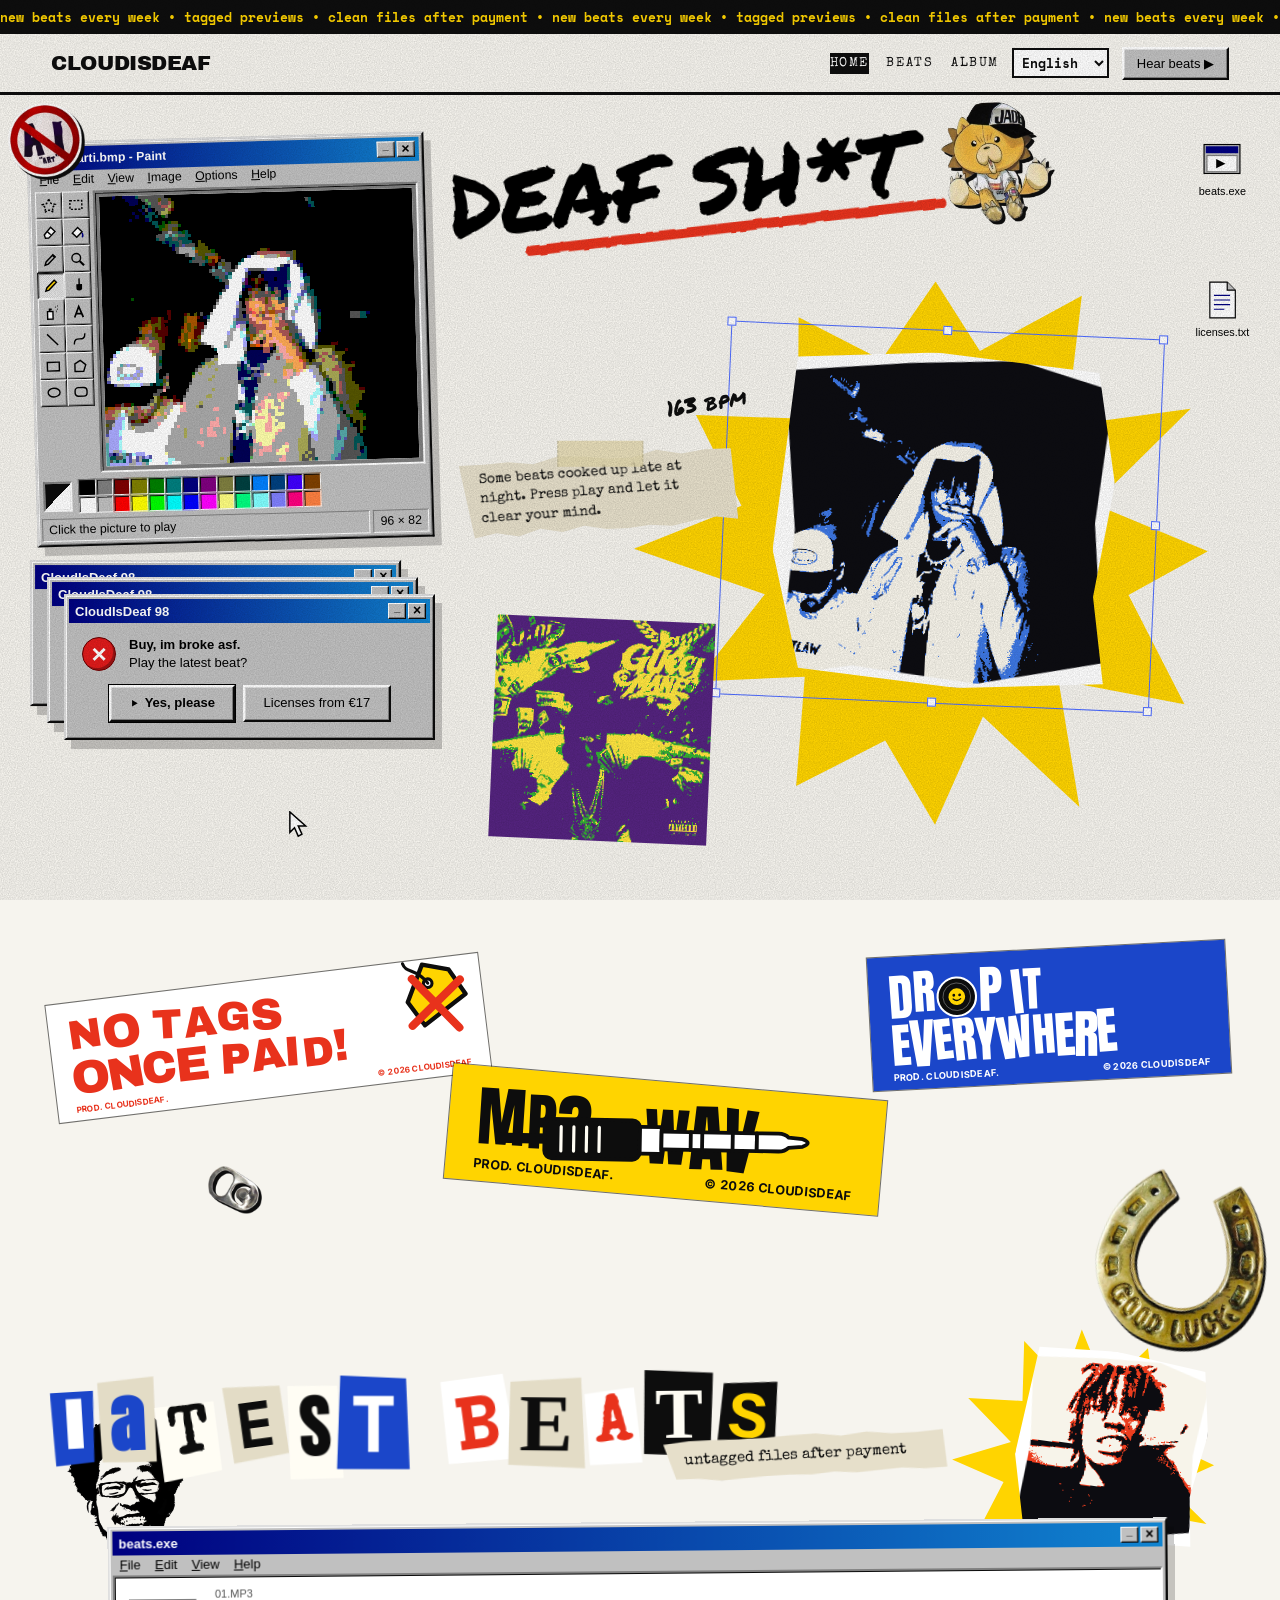
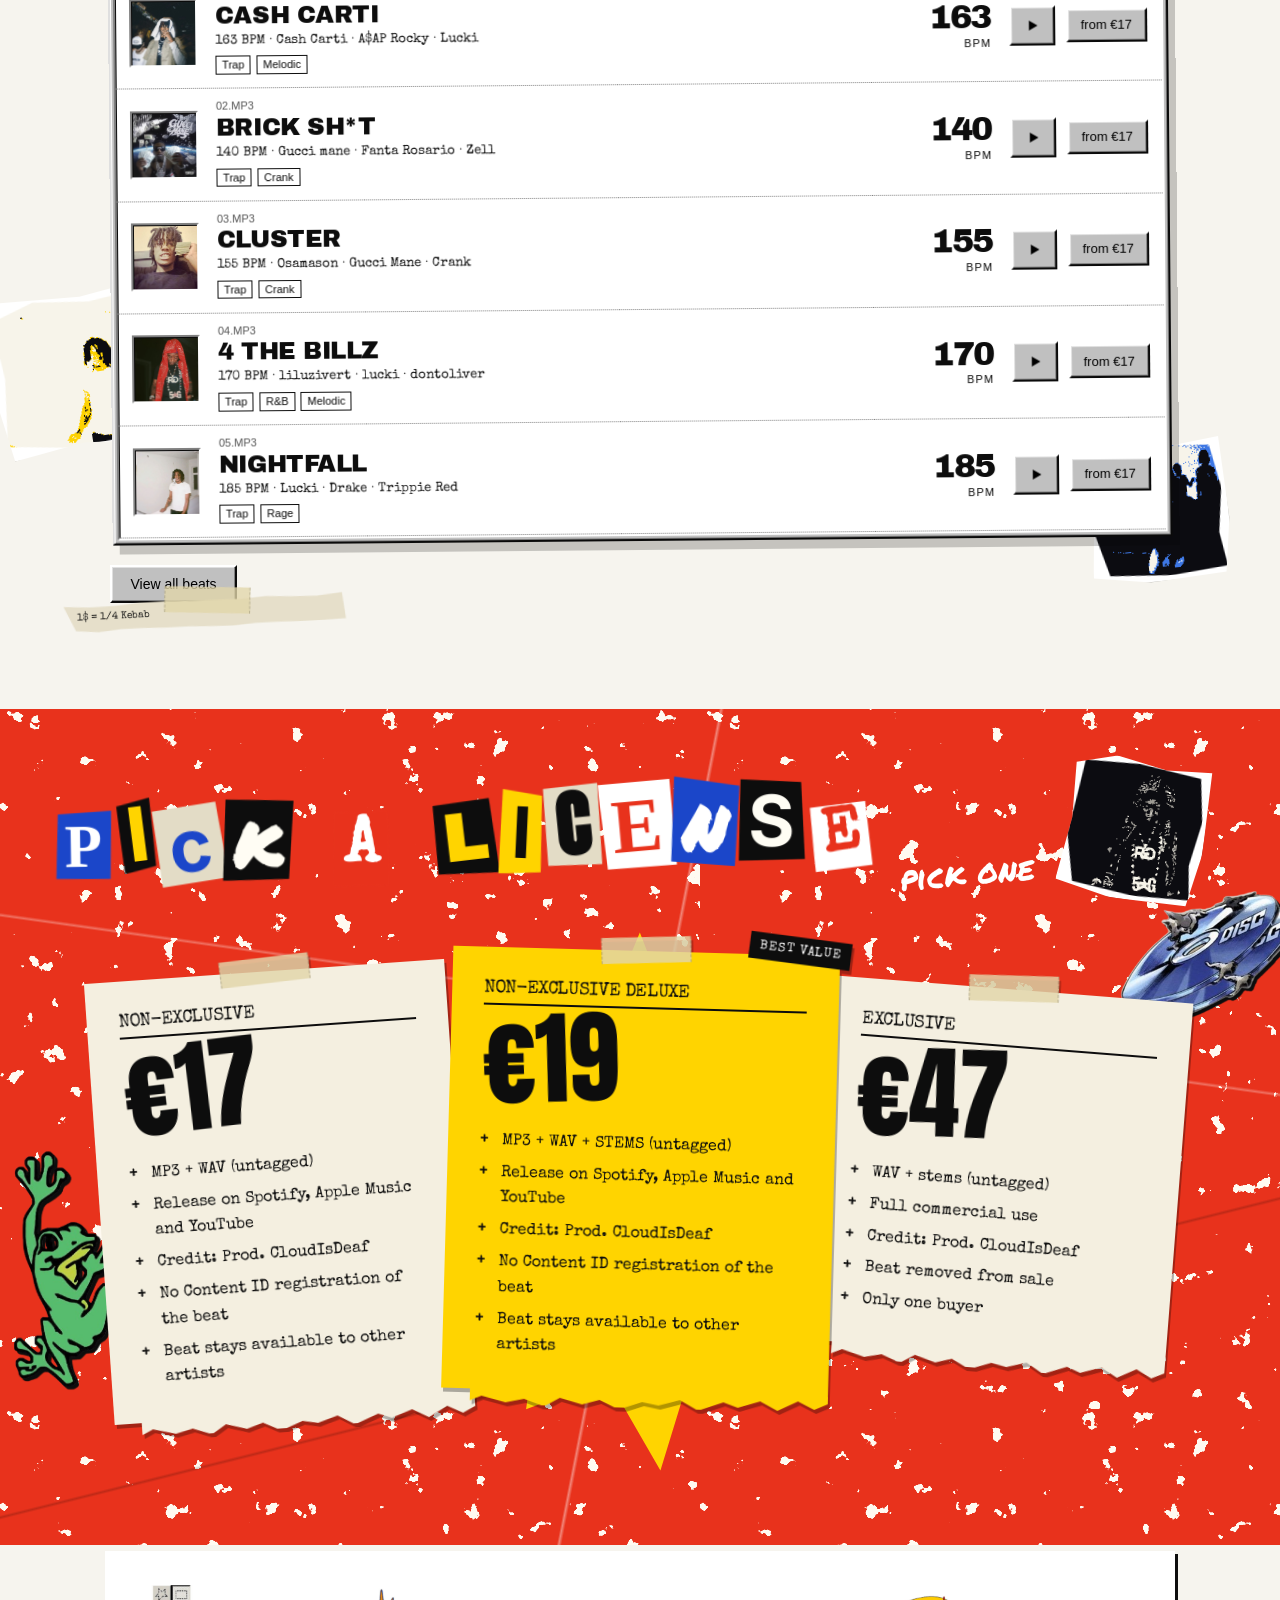
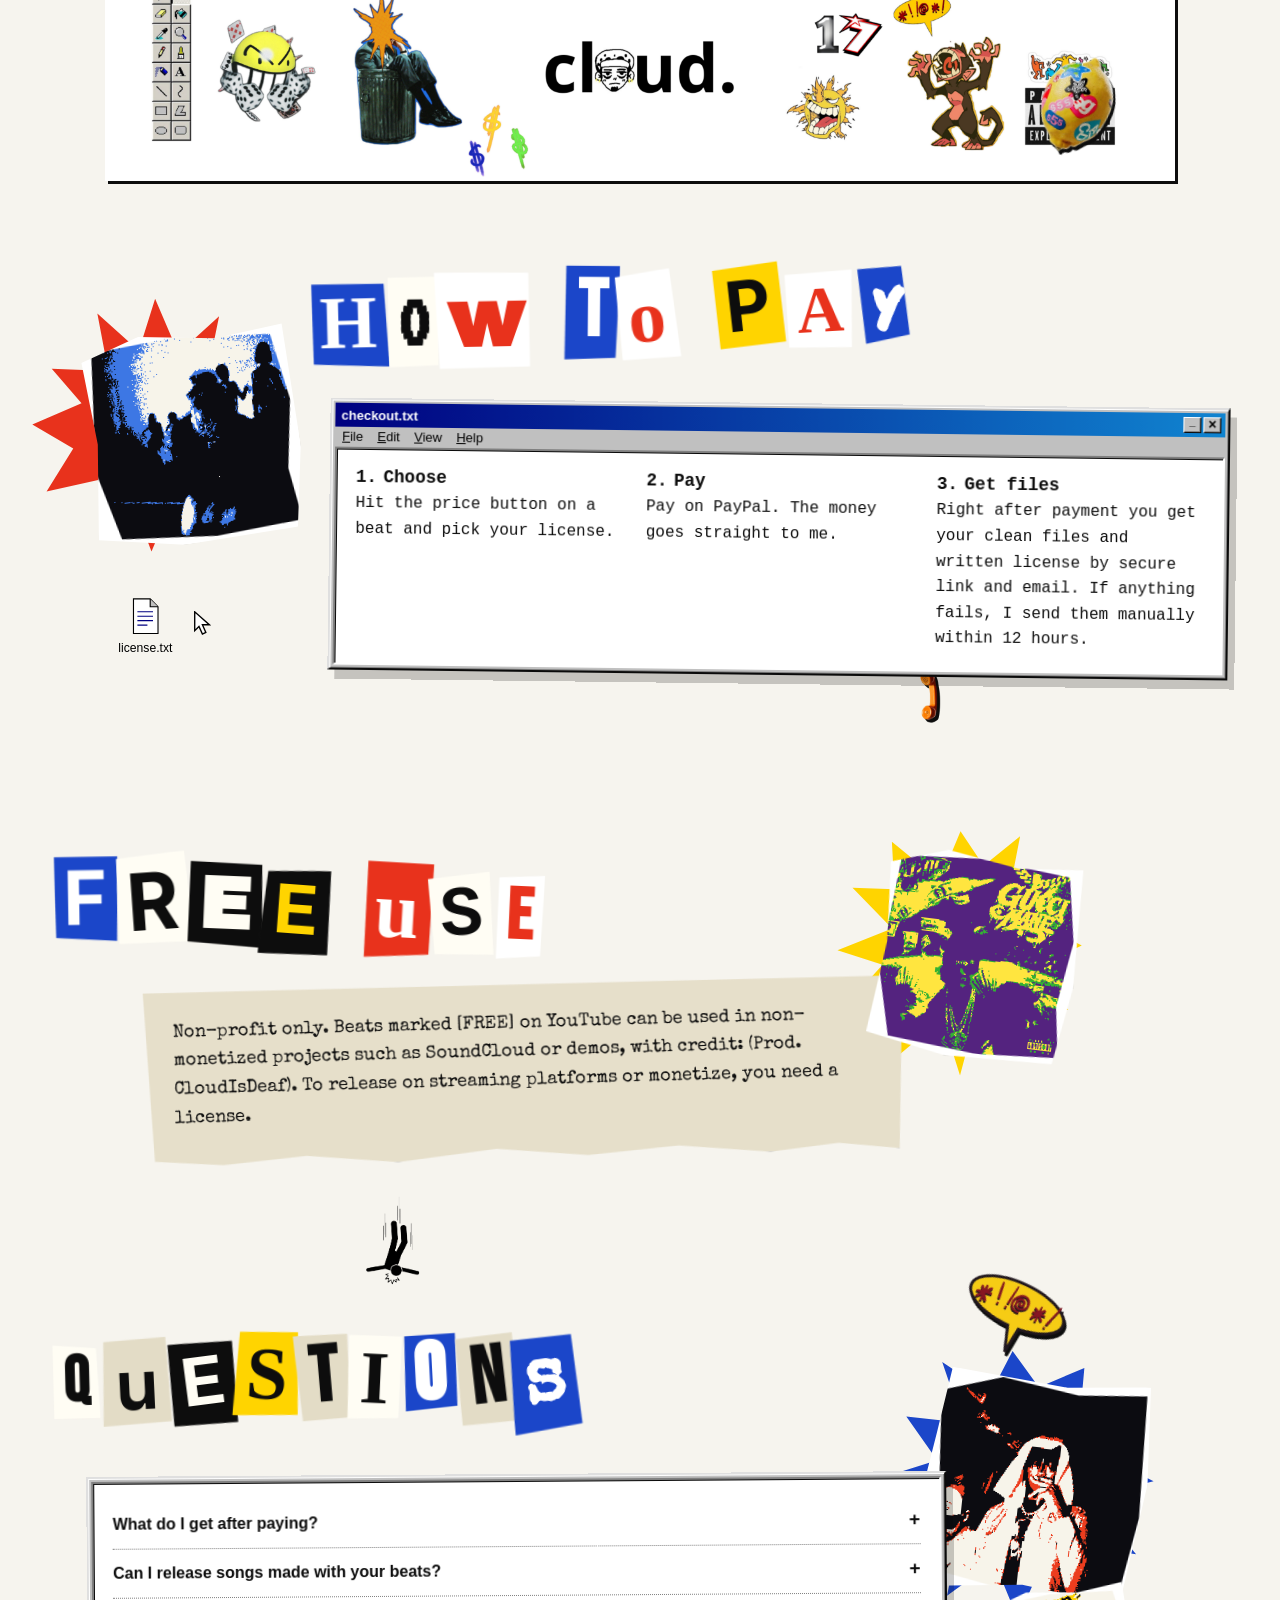
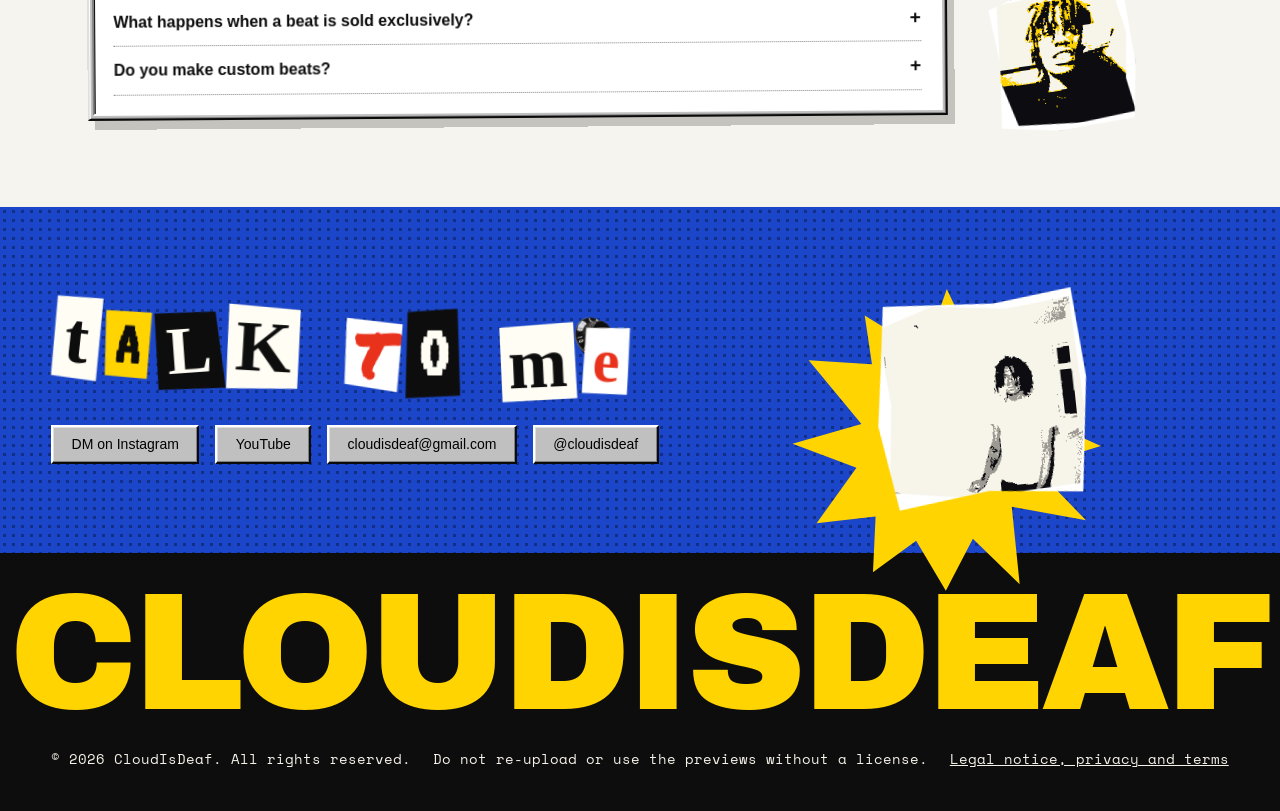
==== commit ec331040: "Editor fiel a la web, otras paginas editables, pegatinas y tipografias - admin.html: la vista previa" ====
--- a/index.html
+++ b/index.html
@@ -147,7 +147,7 @@
 @media(max-width:700px){.nav nav{gap:.6rem}.nav .w{height:auto;flex-wrap:wrap;padding:.35rem 0;gap:.2rem .6rem}.nr{width:100%;justify-content:space-between}.nav nav a{font-size:.85rem}.lg{max-width:7rem}}
 </style>
 <link rel="stylesheet" href="fx.css?v=3">
-<link rel="stylesheet" href="fx2.css?v=2">
+<link rel="stylesheet" href="fx2.css?v=3">
 </head>
 <body class="r-home">
 <div class="tk"><div class="mq" id="mq"></div></div>
@@ -317,6 +317,6 @@
 window.render=render;
 </script>
 <script src="fx.js?v=3"></script>
-<script src="fx2.js?v=2"></script>
+<script src="fx2.js?v=3"></script>
 </body>
 </html>
--- a/fonts/fonts.css
+++ b/fonts/fonts.css
@@ -8,3 +8,36 @@
 @font-face{font-family:"VT323";font-style:normal;font-weight:400;font-display:swap;src:url(vt323-latin-400-normal.woff2) format("woff2")}
 @font-face{font-family:"Inter";font-style:normal;font-weight:400;font-display:swap;src:url(inter-latin-400-normal.woff2) format("woff2")}
 @font-face{font-family:"Inter";font-style:normal;font-weight:700;font-display:swap;src:url(inter-latin-700-normal.woff2) format("woff2")}
+@font-face{font-family:"Latin Modern Roman";font-style:normal;font-weight:400;font-display:swap;src:url(latin-modern-roman-latin-400-normal.woff2) format("woff2")}
+@font-face{font-family:"Latin Modern Roman";font-style:normal;font-weight:700;font-display:swap;src:url(latin-modern-roman-latin-700-normal.woff2) format("woff2")}
+@font-face{font-family:"Latin Modern Roman";font-style:italic;font-weight:400;font-display:swap;src:url(latin-modern-roman-latin-400-italic.woff2) format("woff2")}
+@font-face{font-family:"Libre Baskerville";font-style:normal;font-weight:400;font-display:swap;src:url(libre-baskerville-latin-400-normal.woff2) format("woff2")}
+@font-face{font-family:"EB Garamond";font-style:normal;font-weight:400;font-display:swap;src:url(eb-garamond-latin-400-normal.woff2) format("woff2")}
+@font-face{font-family:"EB Garamond";font-style:italic;font-weight:400;font-display:swap;src:url(eb-garamond-latin-400-italic.woff2) format("woff2")}
+@font-face{font-family:"Instrument Serif";font-style:normal;font-weight:400;font-display:swap;src:url(instrument-serif-latin-400-normal.woff2) format("woff2")}
+@font-face{font-family:"Instrument Serif";font-style:italic;font-weight:400;font-display:swap;src:url(instrument-serif-latin-400-italic.woff2) format("woff2")}
+@font-face{font-family:"DM Serif Display";font-style:normal;font-weight:400;font-display:swap;src:url(dm-serif-display-latin-400-normal.woff2) format("woff2")}
+@font-face{font-family:"Abril Fatface";font-style:normal;font-weight:400;font-display:swap;src:url(abril-fatface-latin-400-normal.woff2) format("woff2")}
+@font-face{font-family:"Gloock";font-style:normal;font-weight:400;font-display:swap;src:url(gloock-latin-400-normal.woff2) format("woff2")}
+@font-face{font-family:"Playfair Display";font-style:normal;font-weight:900;font-display:swap;src:url(playfair-display-latin-900-normal.woff2) format("woff2")}
+@font-face{font-family:"Shrikhand";font-style:normal;font-weight:400;font-display:swap;src:url(shrikhand-latin-400-normal.woff2) format("woff2")}
+@font-face{font-family:"Bowlby One";font-style:normal;font-weight:400;font-display:swap;src:url(bowlby-one-latin-400-normal.woff2) format("woff2")}
+@font-face{font-family:"Lilita One";font-style:normal;font-weight:400;font-display:swap;src:url(lilita-one-latin-400-normal.woff2) format("woff2")}
+@font-face{font-family:"Chango";font-style:normal;font-weight:400;font-display:swap;src:url(chango-latin-400-normal.woff2) format("woff2")}
+@font-face{font-family:"Bungee";font-style:normal;font-weight:400;font-display:swap;src:url(bungee-latin-400-normal.woff2) format("woff2")}
+@font-face{font-family:"Alfa Slab One";font-style:normal;font-weight:400;font-display:swap;src:url(alfa-slab-one-latin-400-normal.woff2) format("woff2")}
+@font-face{font-family:"Rubik Mono One";font-style:normal;font-weight:400;font-display:swap;src:url(rubik-mono-one-latin-400-normal.woff2) format("woff2")}
+@font-face{font-family:"Climate Crisis";font-style:normal;font-weight:400;font-display:swap;src:url(climate-crisis-latin-400-normal.woff2) format("woff2")}
+@font-face{font-family:"Rubik Dirt";font-style:normal;font-weight:400;font-display:swap;src:url(rubik-dirt-latin-400-normal.woff2) format("woff2")}
+@font-face{font-family:"Rubik Glitch";font-style:normal;font-weight:400;font-display:swap;src:url(rubik-glitch-latin-400-normal.woff2) format("woff2")}
+@font-face{font-family:"Unbounded";font-style:normal;font-weight:400;font-display:swap;src:url(unbounded-latin-400-normal.woff2) format("woff2")}
+@font-face{font-family:"Syne";font-style:normal;font-weight:800;font-display:swap;src:url(syne-latin-800-normal.woff2) format("woff2")}
+@font-face{font-family:"Dela Gothic One";font-style:normal;font-weight:400;font-display:swap;src:url(dela-gothic-one-latin-400-normal.woff2) format("woff2")}
+@font-face{font-family:"Rock Salt";font-style:normal;font-weight:400;font-display:swap;src:url(rock-salt-latin-400-normal.woff2) format("woff2")}
+@font-face{font-family:"Gochi Hand";font-style:normal;font-weight:400;font-display:swap;src:url(gochi-hand-latin-400-normal.woff2) format("woff2")}
+@font-face{font-family:"Caveat Brush";font-style:normal;font-weight:400;font-display:swap;src:url(caveat-brush-latin-400-normal.woff2) format("woff2")}
+@font-face{font-family:"Courier Prime";font-style:normal;font-weight:400;font-display:swap;src:url(courier-prime-latin-400-normal.woff2) format("woff2")}
+@font-face{font-family:"IBM Plex Mono";font-style:normal;font-weight:400;font-display:swap;src:url(ibm-plex-mono-latin-400-normal.woff2) format("woff2")}
+@font-face{font-family:"IBM Plex Mono";font-style:normal;font-weight:700;font-display:swap;src:url(ibm-plex-mono-latin-700-normal.woff2) format("woff2")}
+@font-face{font-family:"Press Start 2P";font-style:normal;font-weight:400;font-display:swap;src:url(press-start-2p-latin-400-normal.woff2) format("woff2")}
+@font-face{font-family:"Silkscreen";font-style:normal;font-weight:400;font-display:swap;src:url(silkscreen-latin-400-normal.woff2) format("woff2")}
--- a/fx2.css
+++ b/fx2.css
@@ -133,6 +133,23 @@
 .fx2-pal>span{display:grid;grid-template-columns:repeat(14,1fr);gap:0;flex:1;max-width:61cqw}
 .fx2-pal i{aspect-ratio:1;border:1px solid;border-color:#808080 #fff #fff #808080;box-shadow:inset 1px 1px #0a0a0a}
 .it .fx2-sel{inset:-7% -13% -5% -15%}
+/* pegatinas de parachoques (item.st = "stk") */
+.fx2-hw{display:inline-block;white-space:nowrap}
+.fx2-hw i{display:inline-block;font-style:normal;transform:translateY(var(--y)) rotate(var(--a)) scale(var(--k))}
+.fx2-vf{width:.86em;height:.86em;vertical-align:-.1em;margin:0 .02em}
+.it.fx2s-stk{padding:.3em .42em .16em;line-height:.98;text-transform:uppercase;letter-spacing:-.01em;outline:1.5px solid rgba(0,0,0,.55);white-space:normal;word-break:normal;text-decoration:none;transition:scale .25s var(--fx-pop)}
+.it.fx2s-stk .t{margin:0;position:relative;z-index:1}
+.it.fx2s-stk .t>span{display:block}
+.it.fx2s-stk .fp{display:flex;justify-content:space-between;gap:1em;font:700 .19em/1 Inter,Arial,sans-serif;letter-spacing:.03em;margin-top:.55em;position:relative;z-index:2;white-space:nowrap}
+.it.fx2s-stk .ic{position:absolute;pointer-events:none;height:auto;z-index:2}
+.it.fx2s-stk .ic-tag{right:.25em;top:.1em;width:1.7em;rotate:9deg}
+.it.fx2s-stk .ic-jack{left:12%;top:26%;width:76%;rotate:-4deg}
+.it.fx2s-stk .ic-tape{right:.2em;top:.1em;width:2em;rotate:6deg}
+.it.fx2s-stk .ic-bolt,.it.fx2s-stk .ic-note,.it.fx2s-stk .ic-star{right:.2em;top:.1em;width:1.45em;rotate:12deg}
+a.it.fx2s-stk:hover{scale:1.04}
+/* capa «Whole page»: se adapta al ancho real de la pantalla (antes era un lienzo fijo de 1920 px que recortaba en pantallas pequeñas) */
+body.fx2 .pg{width:min(1920px,100%);margin-left:0;left:calc((100% - min(1920px,100%))/2)}
+@media(min-width:701px){body.fx2 .pg .it.tx.ov{font-size:calc(var(--fs)*min(100svw,1920px)*.0066667)}}
 .it .fx2-cut{--ar:auto}
 .it .fx2-cut img{aspect-ratio:auto}
 
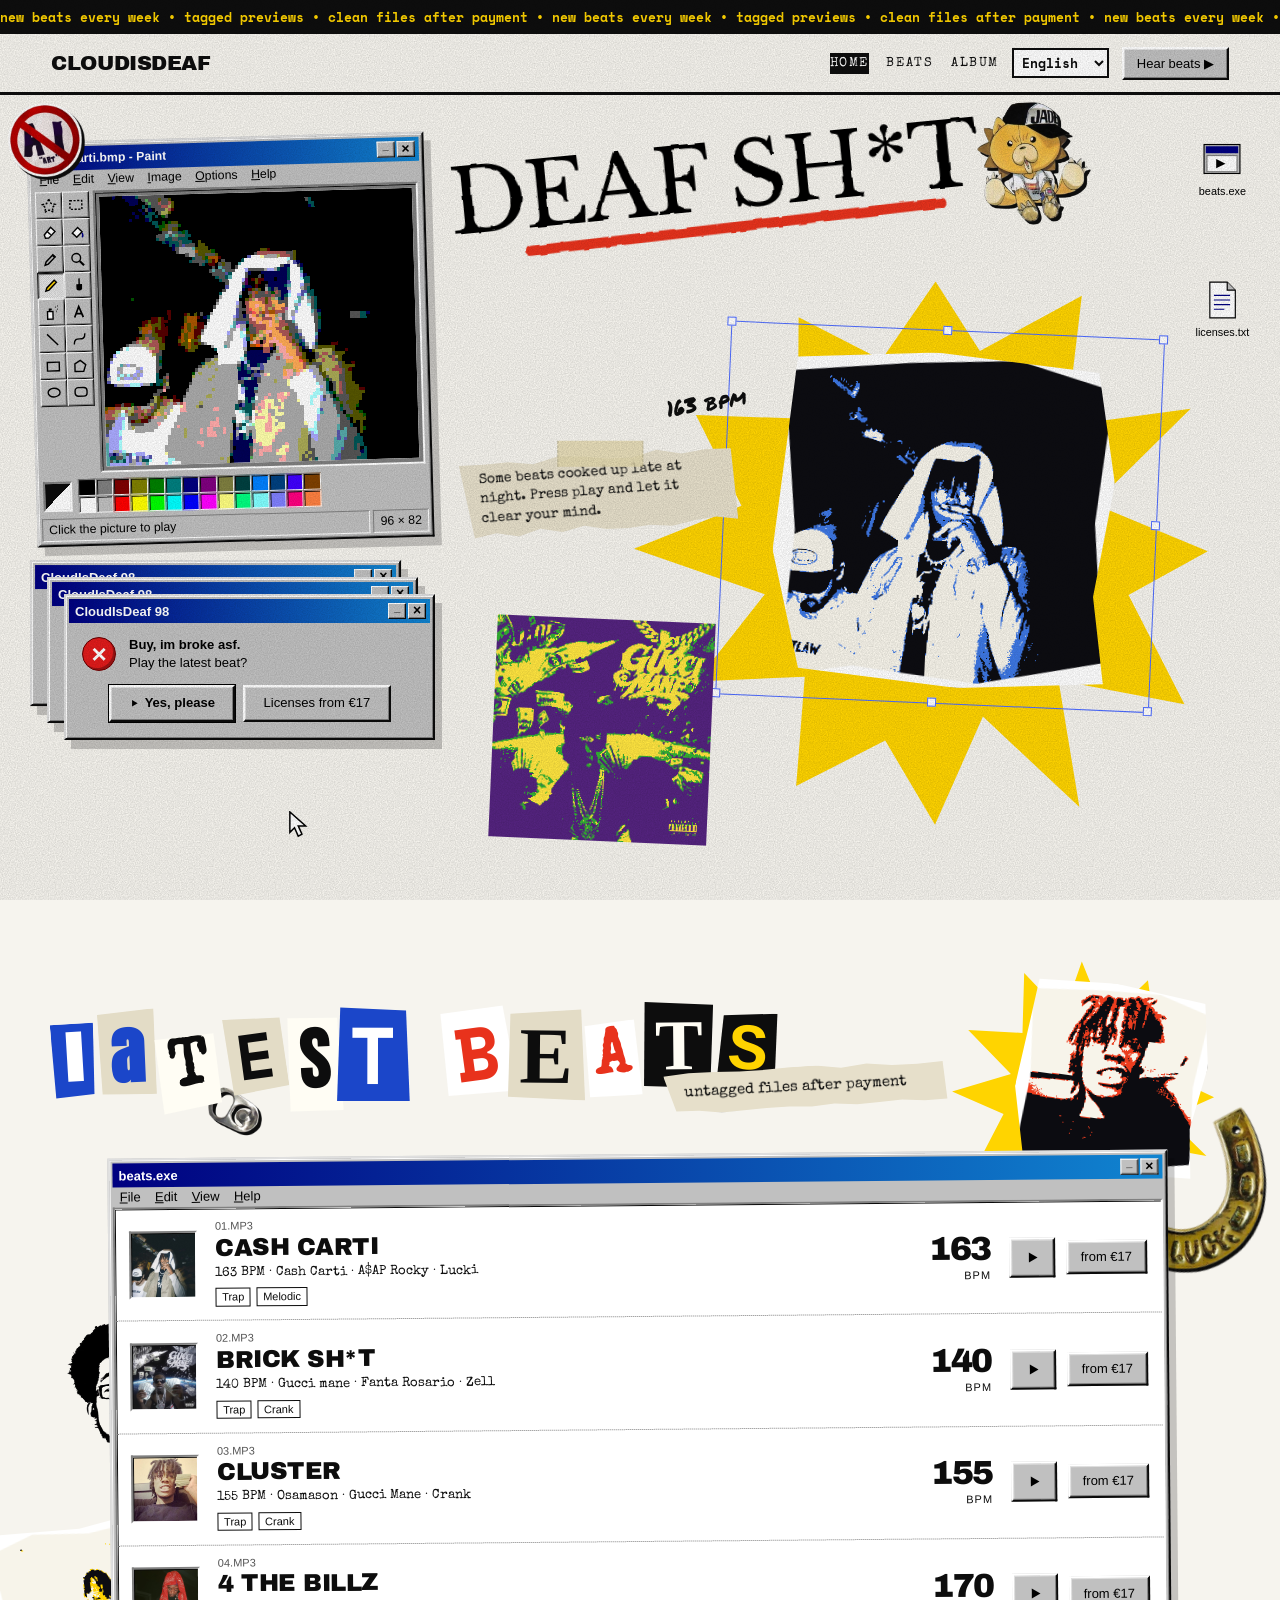
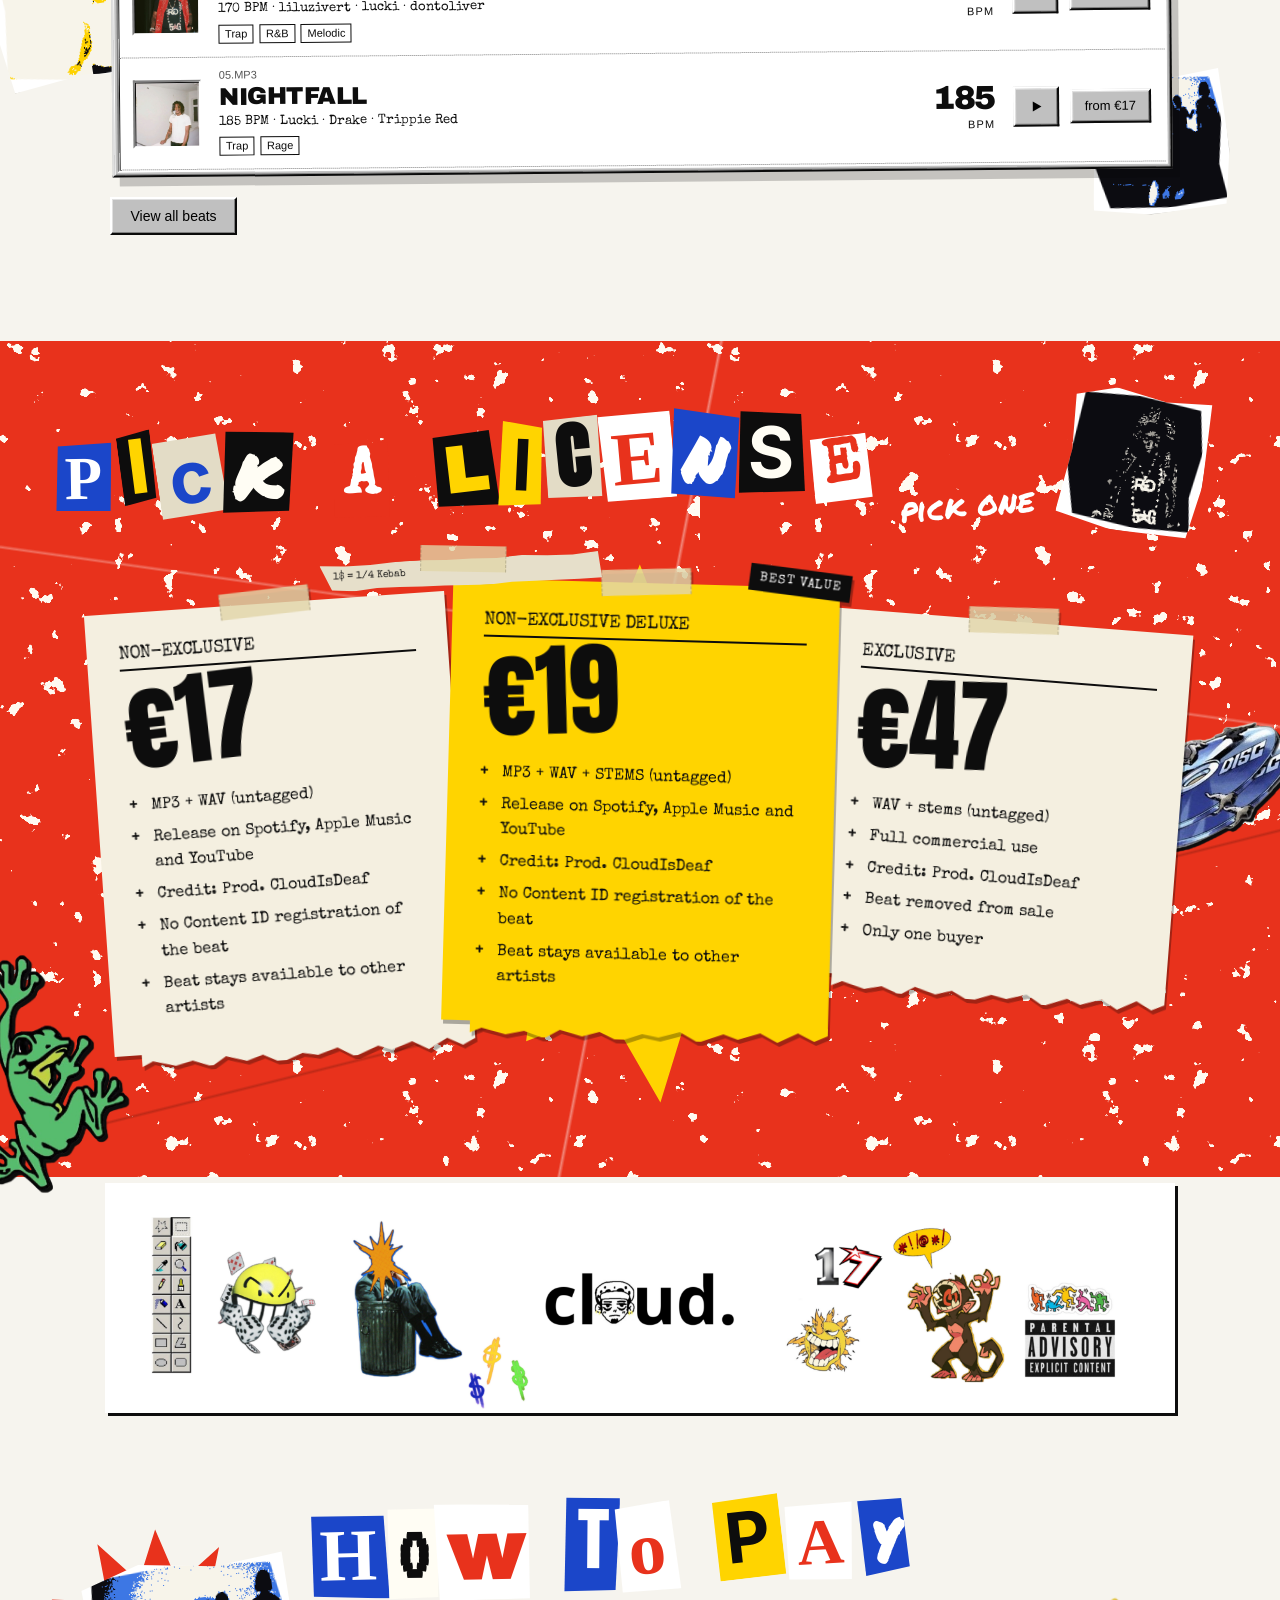
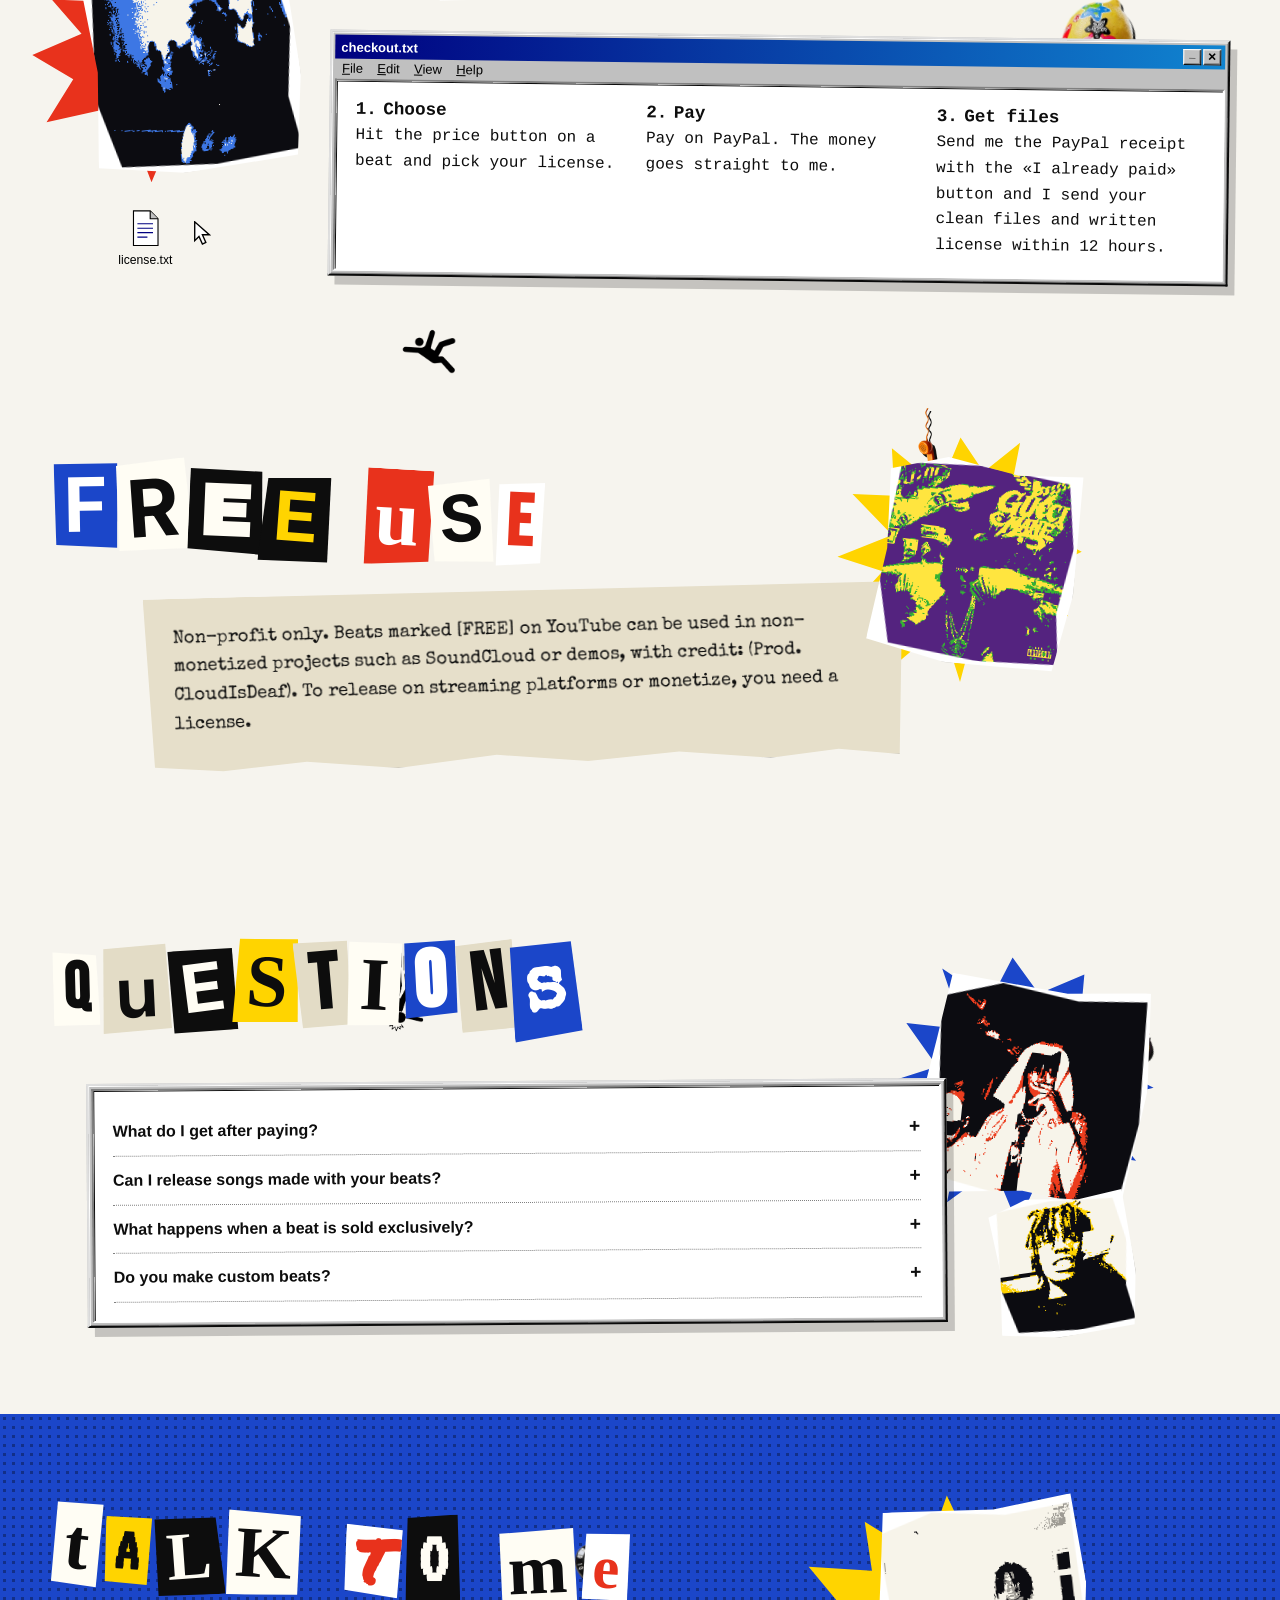
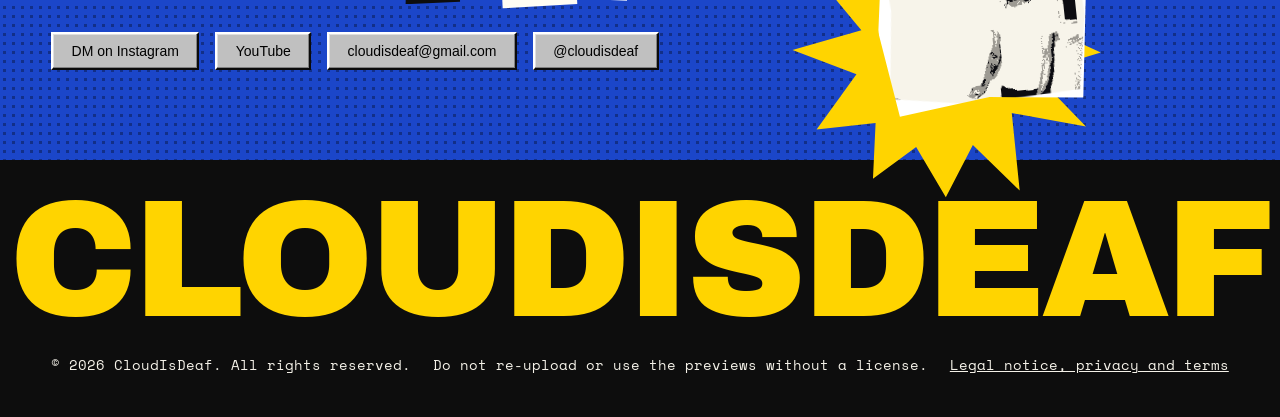
==== commit e990aee8: "Comprobante de pago funcional, títulos estáticos y fuera el bloque de pegatinas - «Ya he pagado: env" ====
--- a/index.html
+++ b/index.html
@@ -79,6 +79,10 @@
 .opt:has(input:checked){background:var(--acc)}.opt small{display:block}.opt em{font:400 1.2rem var(--hd);font-style:normal}
 .x{float:right;background:none;border:0;font-size:1.8rem;cursor:pointer;line-height:1}
 dialog .btn{display:block;width:100%;margin-top:.7rem}
+#rcp{margin-top:.9rem;padding-top:.8rem;border-top:2px dashed var(--ink)}#rcp p{margin:0 0 .6rem}
+#rcm{display:block;width:100%;resize:none;font:inherit;font-size:.85rem;line-height:1.4;padding:.5rem;border:2px solid var(--ink);background:#fff;color:var(--ink)}
+.rcl{display:grid;grid-template-columns:1fr 1fr;gap:.5rem;margin-top:.6rem}dialog .rcl .btn{margin:0;width:100%;padding:.45rem .5rem}
+#rca{margin:.6rem 0 0;word-break:break-all;user-select:all}#rca:empty{display:none}
 @media(max-width:600px){.beat{grid-template-columns:64px 1fr}.cov{width:64px;height:64px}.act{grid-column:1/-1}}
 @media(prefers-reduced-motion:reduce){.mq,.st,.mark:hover{animation:none!important}.rv{transition:none}html{scroll-behavior:auto}}
 
@@ -192,11 +196,24 @@
 <dialog id="buy"><button class="x" aria-label="Close" onclick="this.closest('dialog').close()">&times;</button>
 <h3 id="bn"></h3><div data-tx="choose-a-license">Choose a license</div><div id="bo"></div><p class="meta" data-tx="checkout-note" style="margin:.8rem 0">By paying you accept the terms of sale and ask me to start delivering the digital files right away.</p><a class="meta" href="#/legal" data-tx="terms-link" onclick="this.closest('dialog').close()">Terms of sale</a>
 <a class="btn" id="pp" target="_blank" rel="noopener" data-tx="pay-with-paypal">Pay with PayPal</a>
-<a class="btn gh" id="rc" target="_blank" rel="noopener" data-tx="send-receipt">Send me the receipt</a></dialog>
+<button type="button" class="btn gh" id="rc" aria-expanded="false" aria-controls="rcp" data-tx="send-receipt">I already paid: send the receipt</button>
+<div id="rcp" hidden><p class="meta" data-tx="receipt-how">After paying on PayPal, send me the receipt with this message. I send your clean files and written license within 12 hours.</p>
+<textarea id="rcm" rows="3" readonly aria-label="Message"></textarea>
+<div class="rcl"><button type="button" class="btn sm" id="rcc" data-tx="copy-message">Copy message</button><a class="btn sm gh" id="rci" target="_blank" rel="noopener">Instagram</a><a class="btn sm gh" id="rcg" target="_blank" rel="noopener">Gmail</a><a class="btn sm gh" id="rce" data-tx="email-app">Email app</a></div>
+<p class="meta" id="rca"></p></div></dialog>
 
 <script src="i18n.js"></script>
 <script>
 const $=s=>document.querySelector(s),esc=s=>String(s??"").replace(/[&<>"]/g,c=>({"&":"&amp;","<":"&lt;",">":"&gt;",'"':"&quot;"}[c]));
+// textos del comprobante de pago (se pueden sobrescribir en «Translations» del panel)
+(function(){const K=["I already paid: send the receipt","After paying on PayPal, send me the receipt with this message. I send your clean files and written license within 12 hours.",'Hi, I paid for "{b}" ({l} license, {p}). Here is my PayPal receipt.',"Copy message","Copied!","Email app","Send me the PayPal receipt with the «I already paid» button and I send your clean files and written license within 12 hours."],
+ V={es:["Ya he pagado: enviar comprobante","Cuando pagues en PayPal, mándame el comprobante con este mensaje. Te envío los archivos limpios y la licencia por escrito en menos de 12 horas.","Hola, he pagado «{b}» (licencia {l}, {p}). Te adjunto el comprobante de PayPal.","Copiar mensaje","¡Copiado!","App de correo","Mándame el comprobante de PayPal con el botón «Ya he pagado» y te envío los archivos limpios y la licencia por escrito en menos de 12 horas."],
+ ca:["Ja he pagat: enviar comprovant","Quan paguis a PayPal, envia'm el comprovant amb aquest missatge. T'envio els arxius nets i la llicència per escrit en menys de 12 hores.","Hola, he pagat «{b}» (llicència {l}, {p}). T'adjunto el comprovant de PayPal.","Copiar missatge","Copiat!","App de correu","Envia'm el comprovant de PayPal amb el botó «Ja he pagat» i t'envio els arxius nets i la llicència per escrit en menys de 12 hores."],
+ fr:["J'ai payé : envoyer le reçu","Après avoir payé sur PayPal, envoie-moi le reçu avec ce message. Je t'envoie les fichiers propres et la licence écrite en moins de 12 heures.","Salut, j'ai payé « {b} » (licence {l}, {p}). Voici mon reçu PayPal.","Copier le message","Copié !","Appli mail","Envoie-moi le reçu PayPal avec le bouton « J'ai payé » et je t'envoie les fichiers propres et la licence écrite en moins de 12 heures."],
+ de:["Bezahlt: Beleg senden","Schick mir nach der Zahlung bei PayPal den Beleg mit dieser Nachricht. Du bekommst die sauberen Dateien und die schriftliche Lizenz innerhalb von 12 Stunden.","Hi, ich habe „{b}“ bezahlt (Lizenz {l}, {p}). Hier ist mein PayPal-Beleg.","Nachricht kopieren","Kopiert!","Mail-App","Schick mir den PayPal-Beleg über den Button „Bezahlt“ und du bekommst die sauberen Dateien und die schriftliche Lizenz innerhalb von 12 Stunden."],
+ ja:["支払い済み：領収書を送る","PayPalでお支払い後、このメッセージと一緒に領収書を送ってください。12時間以内にタグなしファイルと書面のライセンスをお送りします。","こんにちは。「{b}」（{l}ライセンス、{p}）を支払いました。PayPalの領収書を送ります。","メッセージをコピー","コピーしました","メールアプリ","「支払い済み」ボタンからPayPalの領収書を送ってください。12時間以内にタグなしファイルと書面のライセンスをお送りします。"]};
+ const I=window.I18N=window.I18N||{};for(const l in V){I[l]=I[l]||{};K.forEach((k,n)=>{if(!I[l][k])I[l][k]=V[l][n]})}})();
+const MANUAL_STEP="Send me the PayPal receipt with the «I already paid» button and I send your clean files and written license within 12 hours.";
 const fmt=s=>isFinite(s)?Math.floor(s/60)+":"+String(Math.floor(s%60)).padStart(2,"0"):"0:00";
 const num=(v,f)=>Number.isFinite(+v)&&v!==""&&v!==null?+v:f;
 const geo=g=>({x:num(g&&g.x,0),y:num(g&&g.y,0),w:Math.max(1,num(g&&g.w,20)),fs:num(g&&g.fs,4),r:num(g&&g.r,0)});
@@ -275,6 +292,8 @@
  const tx=tr(d.ticker||"new beats every week • tagged previews • clean files after payment • ").repeat(6);$("#mq").innerHTML=`<span>${esc(tx)}</span><span>${esc(tx)}</span>`;
  const th=d.theme||{};if(th.hd){lf(th.hd);document.documentElement.style.setProperty("--hd",`"${th.hd}",Impact,sans-serif`)}if(th.bd){lf(th.bd);document.documentElement.style.setProperty("--mo",`"${th.bd}",ui-monospace,sans-serif`)}
  document.querySelectorAll("[data-tx]").forEach(e=>{if(e.dataset.en===undefined)e.dataset.en=e.textContent;const v=(d.texts||{})[e.dataset.tx];e.textContent=fill(tr(v!==undefined?v:e.dataset.en))});
+ // sin API de tienda la entrega es manual: el paso 3 no puede prometer enlace automático
+ {const e=document.querySelector('[data-tx="send-me-the-receipt-i-reply-wi"]');if(e&&!API()&&(d.texts||{})[e.dataset.tx]===undefined)e.textContent=tr(MANUAL_STEP)}
  document.body.classList.toggle("np",(d.theme||{}).pat==="none");
  mig(d);const mn=$("#mn");d.over=d.over||{};
  d.layout.forEach(id=>{let el=null;const b=d.canvases[id];if(b){el=document.createElement("section");el.className="cs";el.id="c-"+id;el.innerHTML=cvh(b,id)}else el=document.querySelector('[data-blk="'+id+'"]');if(el)mn.appendChild(el)});
@@ -308,9 +327,21 @@
  $("#bo").innerHTML=D.licenses.map((l,k)=>`<label class="opt"><input type="radio" name="lic" value="${k}" ${k?"":"checked"}><span><b>${esc(tr(l.name))}</b><small>${esc(l.features.slice(0,2).map(tr).join(", "))}</small></span><em>${S}${esc(l.price)}</em></label>`).join("");
  const upd=()=>{const k=+($("input[name=lic]:checked")||{value:0}).value,l=D.licenses[k],pp=$("#pp"),u=ppu();
   if(API()&&b.id&&l.lid){pp.href="#";pp.dataset.bid=b.id;pp.dataset.lid=l.lid;pp.style.display=""}else{delete pp.dataset.bid;if(u){pp.href=`https://www.paypal.com/paypalme/${encodeURIComponent(u)}/${l.price}${D.currency||"EUR"}`;pp.style.display=""}else pp.style.display="none"}
-  const m=encodeURIComponent(`Hi, I paid for "${b.title}" (${l.name} license).`);
-  $("#rc").href=D.email?`mailto:${D.email}?subject=${encodeURIComponent(b.title+" - "+l.name)}&body=${m}`:"https://ig.me/m/"+D.instagram};
+  // comprobante: solo hace falta cuando la entrega no es automática (sin API de tienda)
+  const msg=tr(RCM).replace("{b}",b.title).replace("{l}",tr(l.name)).replace("{p}",S+l.price),sub=b.title+" - "+tr(l.name),em=String(D.email||"").trim(),ig=String(D.instagram||"").trim().replace(/^@/,"");
+  $("#rc").style.display=API()&&b.id&&l.lid?"none":"";$("#rcm").value=msg;$("#rcc").textContent=tr("Copy message");
+  const sh=(s,u)=>{const a=$(s);if(u){a.href=u;a.style.display=""}else{a.removeAttribute("href");a.style.display="none"}};
+  sh("#rci",ig?"https://ig.me/m/"+encodeURIComponent(ig):"");
+  sh("#rcg",em?"https://mail.google.com/mail/?view=cm&fs=1&to="+encodeURIComponent(em)+"&su="+encodeURIComponent(sub)+"&body="+encodeURIComponent(msg):"");
+  sh("#rce",em?"mailto:"+em+"?subject="+encodeURIComponent(sub)+"&body="+encodeURIComponent(msg):"");
+  $("#rca").textContent=em};
+ $("#rcp").hidden=true;$("#rc").setAttribute("aria-expanded","false");
  $("#bo").onchange=upd;upd();$("#buy").showModal()}
+const RCM='Hi, I paid for "{b}" ({l} license, {p}). Here is my PayPal receipt.';
+$("#rc").onclick=()=>{const p=$("#rcp"),o=p.hidden;p.hidden=!o;$("#rc").setAttribute("aria-expanded",String(o));if(o)p.scrollIntoView({block:"nearest"})};
+$("#rcc").onclick=async()=>{const t=$("#rcm"),b=$("#rcc");let ok=false;
+ try{await navigator.clipboard.writeText(t.value);ok=true}catch(e){try{t.focus();t.select();ok=document.execCommand("copy")}catch(_){}}
+ b.textContent=ok?tr("Copied!"):tr("Copy message");if(!ok){t.focus();t.select()}};
 function fixPg(){const pg=$("#pg");if(pg)pg.style.setProperty("--pgh",$("#mn").offsetHeight+"px")}
 addEventListener("load",fixPg);addEventListener("resize",fixPg);if(document.fonts&&document.fonts.ready)document.fonts.ready.then(fixPg);
 if("ResizeObserver"in window)new ResizeObserver(()=>{if(!document.querySelector("details[open]"))fixPg()}).observe($("#mn"));
--- a/fx2.css
+++ b/fx2.css
@@ -32,8 +32,6 @@
 .fx2-rw{display:inline-block;white-space:nowrap;margin-right:.2em}
 .fx2-rw i{display:inline-block;font-style:normal;font-weight:700;line-height:1;padding:.12em .17em .09em;margin:0 .012em;transform:translateY(var(--y)) rotate(var(--a)) scale(var(--k))}
 body.fx2 main h2{font:400 clamp(2rem,5.6vw,4.3rem)/1.25 var(--hd);letter-spacing:0;text-transform:none;color:var(--ink);background:none;border:0;padding:0;transform:rotate(-1.6deg);transform-origin:0 100%;display:block;margin:0 0 clamp(1.4rem,3vw,2.4rem);opacity:1!important;animation:none!important}
-body.fx2.anim:not(.fx-rm) h2.fx-h2:not(.fx-in) .fx2-rw i{opacity:0}
-body.fx2.anim:not(.fx-rm) h2.fx-h2.fx-in .fx2-rw i{animation:fx2Let .4s var(--fx-pop) both;animation-delay:var(--d)}
 
 /* ---------- Windows 95 ---------- */
 .w95,body.fx2 .win,body.fx2 dialog{background:var(--g95);color:#000;border:2px solid;border-color:#dfdfdf #0a0a0a #0a0a0a #dfdfdf;box-shadow:inset 1px 1px #fff,inset -1px -1px #808080,7px 9px 0 rgba(0,0,0,.2);padding:3px;font:400 13px/1.35 var(--w95)}
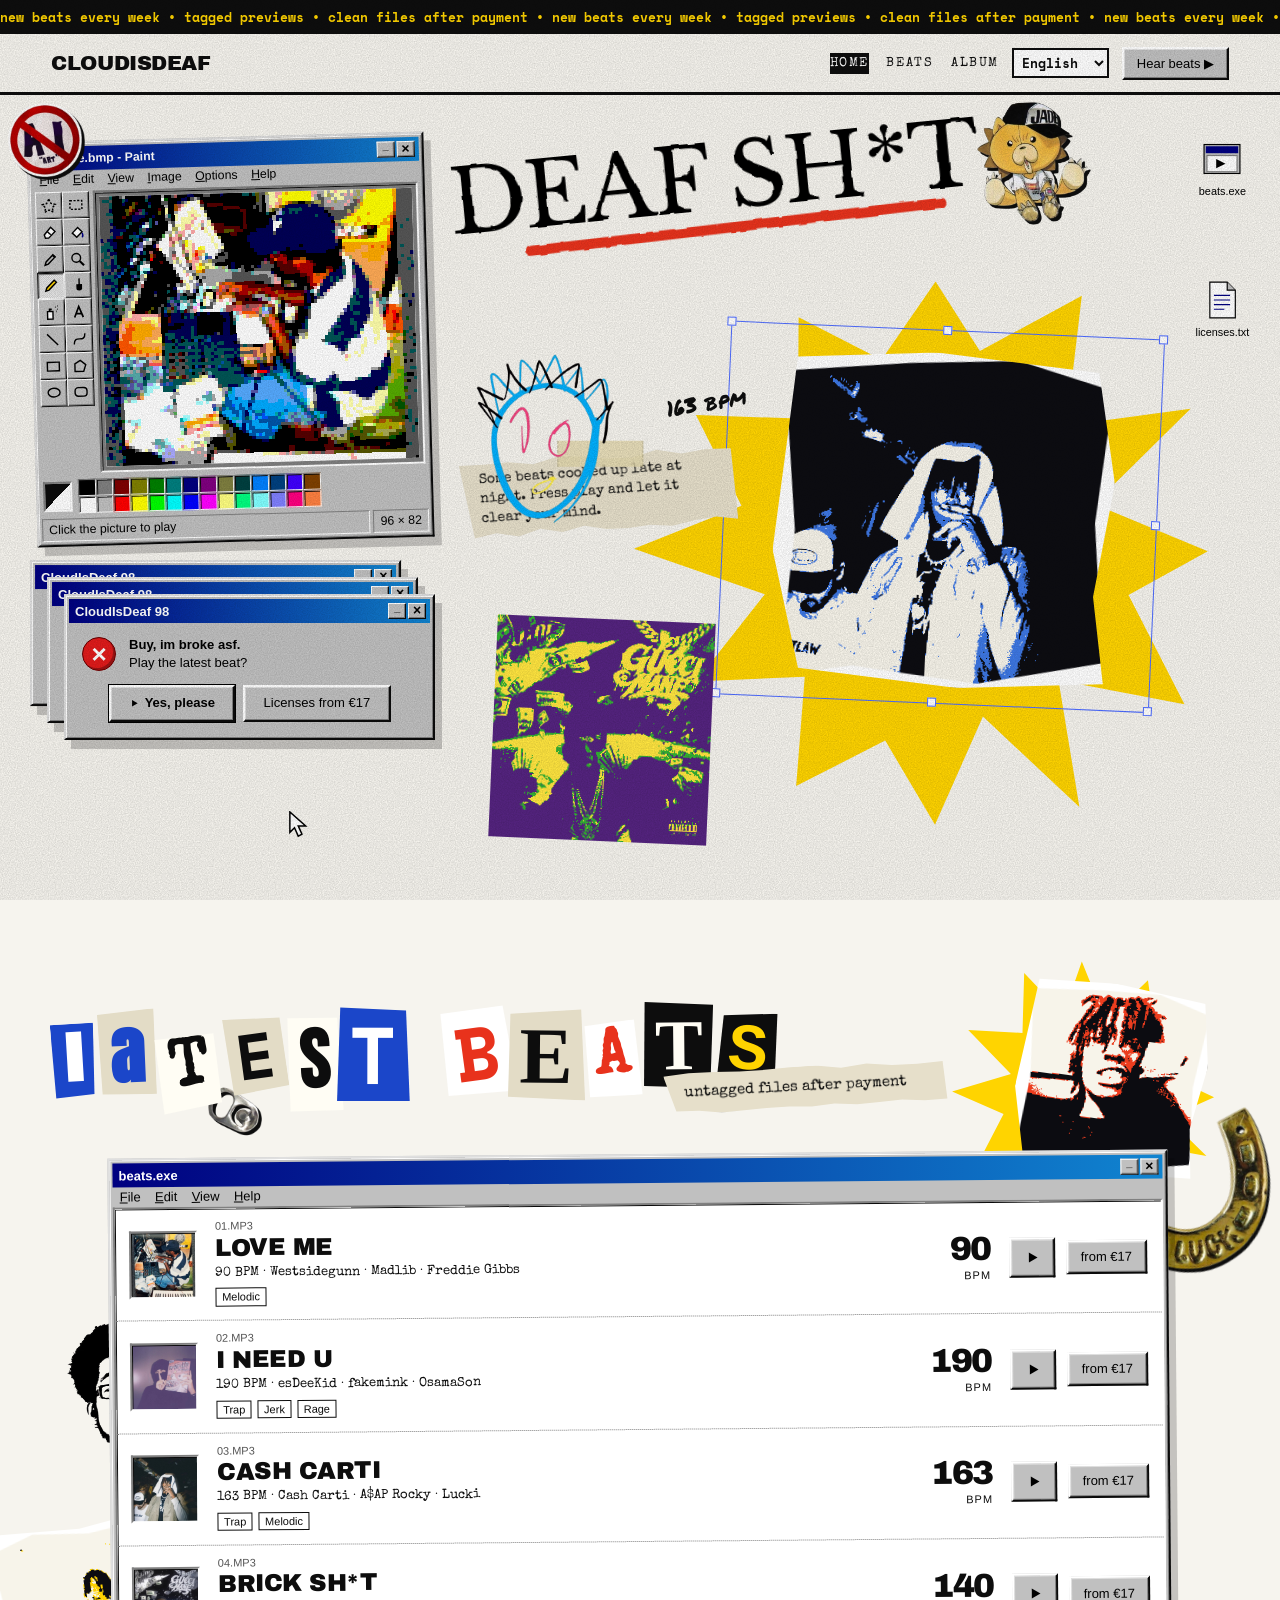
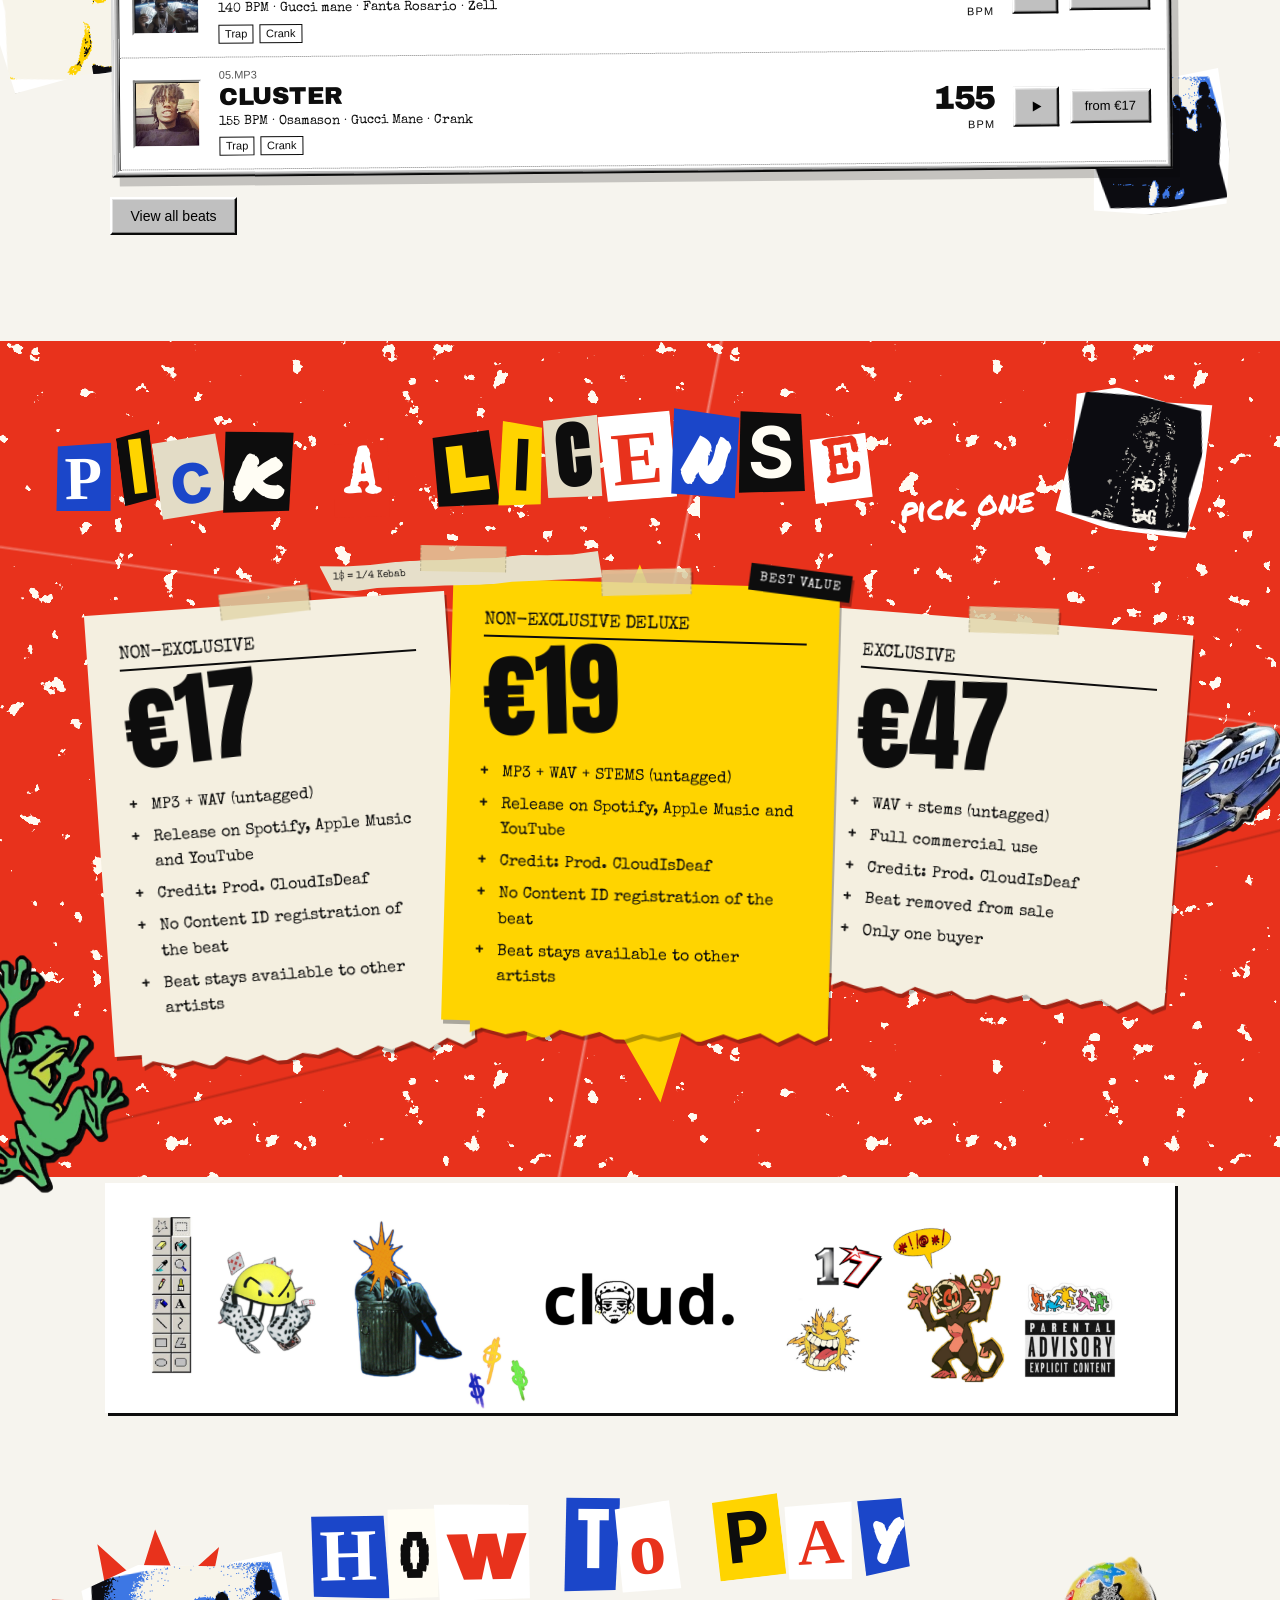
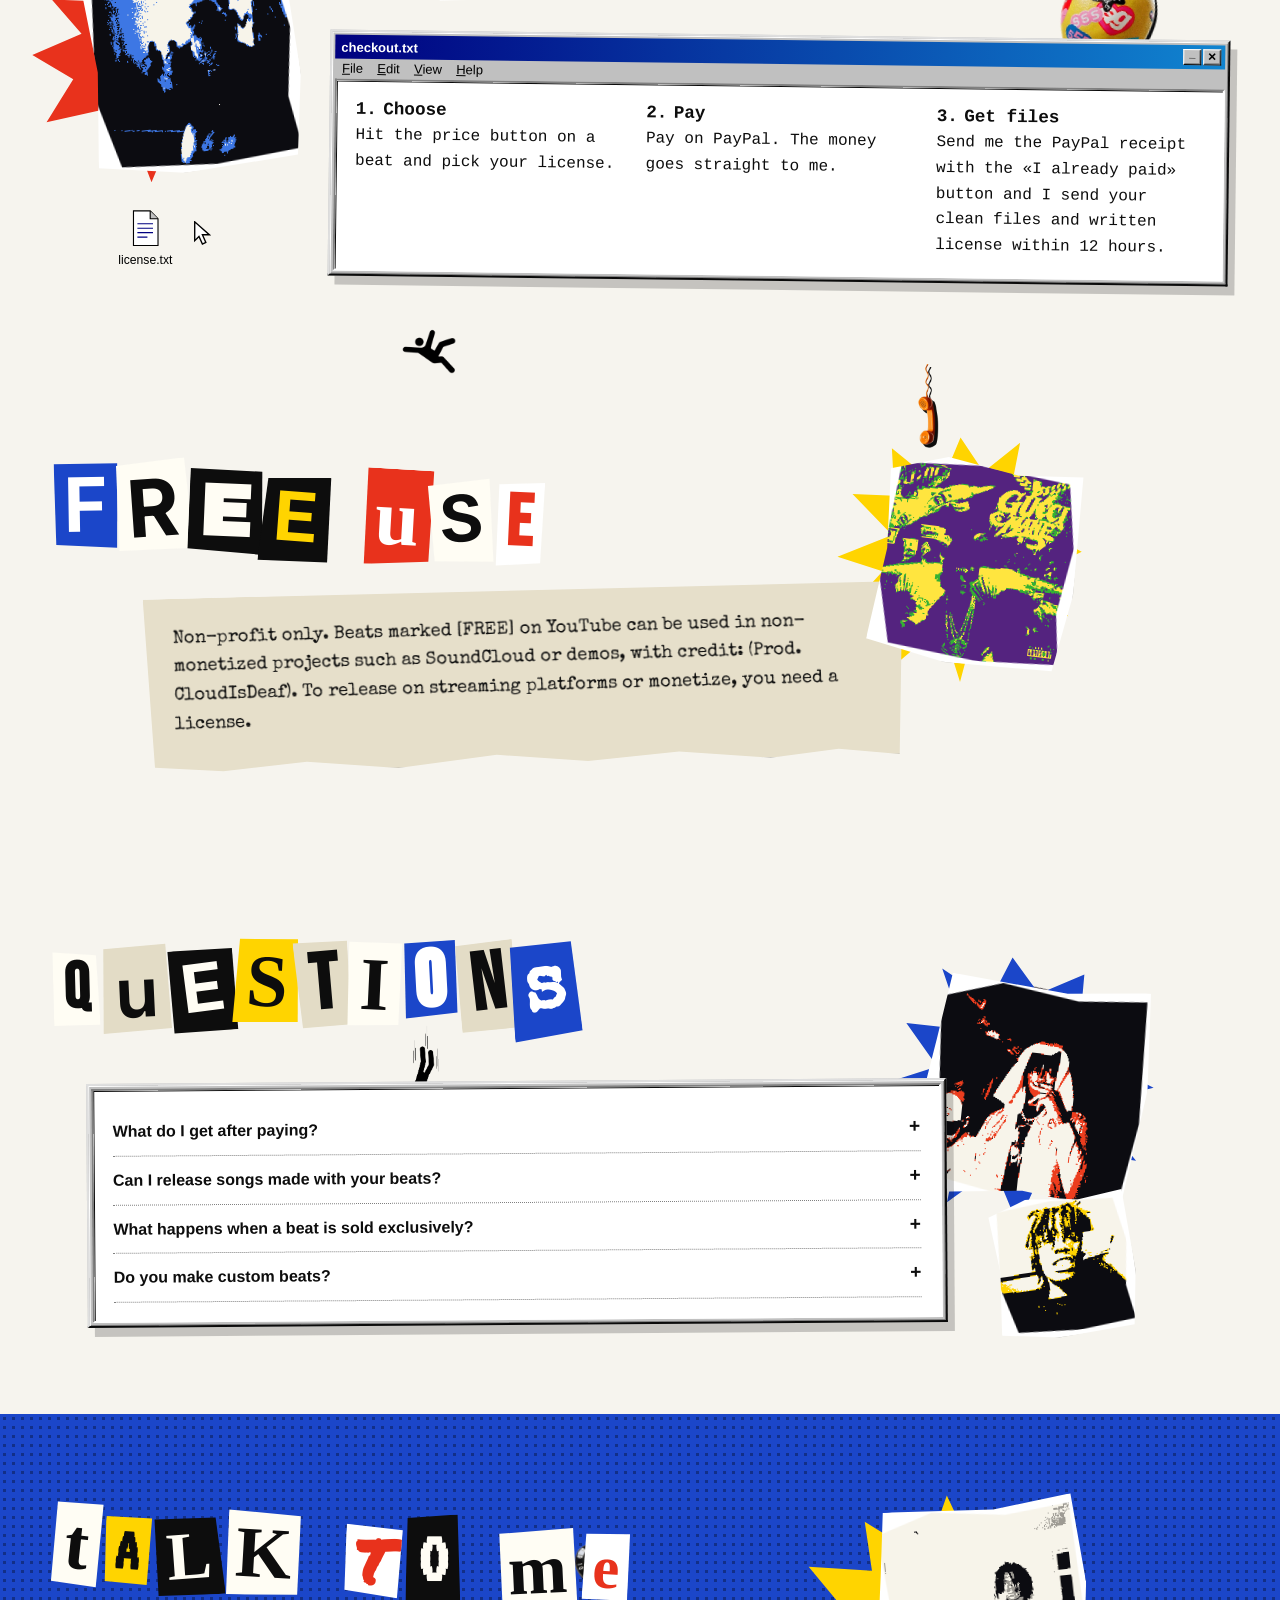
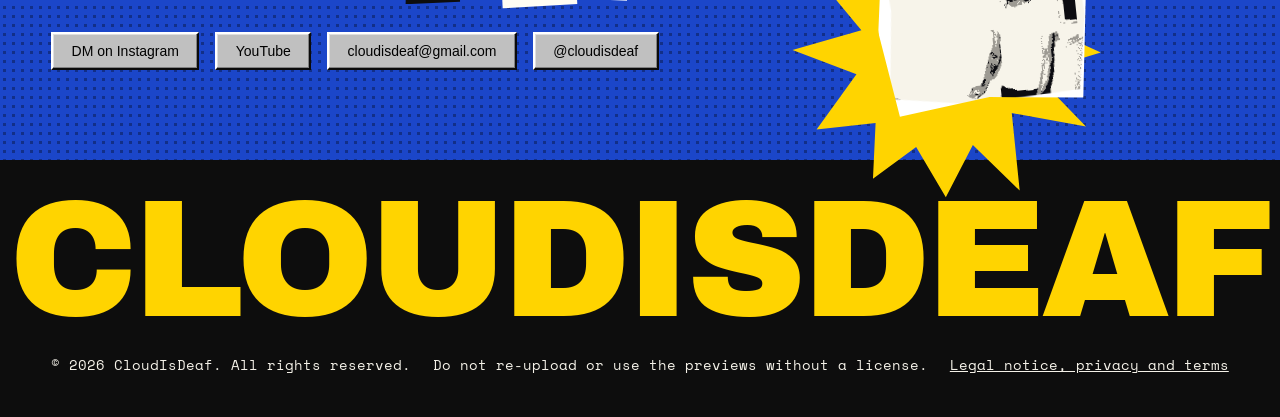
==== commit 98fe50fe: "Panel Estudio v6: admin por secciones, beats ocultos y tonalidad - admin.html: app con menú lateral " ====
--- a/index.html
+++ b/index.html
@@ -221,7 +221,7 @@
 function si(u){u=String(u==null?"":u).trim();return(/^(blob:|data:image\/)/i.test(u)?u:su(u)).replace(/'/g,"%27")}
 function sane(d){d=d&&typeof d==="object"?d:{};if(!Array.isArray(d.layout))delete d.layout;if(!d.canvases||typeof d.canvases!=="object")delete d.canvases;
  d.licenses=(Array.isArray(d.licenses)?d.licenses:[]).filter(l=>l&&typeof l==="object").map(l=>({...l,name:String(l.name||""),price:num(l.price,0),features:Array.isArray(l.features)?l.features.map(String):[]}));
- d.beats=(Array.isArray(d.beats)?d.beats:[]).filter(b=>b&&typeof b==="object").map(b=>({...b,title:String(b.title||""),tags:Array.isArray(b.tags)?b.tags:[],genres:Array.isArray(b.genres)?b.genres:[]}));
+ d.beats=(Array.isArray(d.beats)?d.beats:[]).filter(b=>b&&typeof b==="object"&&!b.hidden).map(b=>({...b,title:String(b.title||""),tags:Array.isArray(b.tags)?b.tags:[],genres:Array.isArray(b.genres)?b.genres:[]}));
  const it=L=>(Array.isArray(L)?L:[]).filter(i=>i&&typeof i==="object").map(i=>({...i,d:geo(i.d||i),m:geo(i.m||i.d||i)}));
  if(d.canvases)for(const k in d.canvases){const c=d.canvases[k]||{};c.ar=Object.assign({d:"16/7",m:"4/5"},c.ar);c.bg=Object.assign({c:"",img:"",pat:"none"},c.bg);c.items=it(c.items);d.canvases[k]=c}
  if(d.over&&typeof d.over==="object")for(const k in d.over)d.over[k]=it(d.over[k]);else d.over={};
@@ -244,7 +244,7 @@
 function setLang(l){LG=LANGS.some(x=>x[0]===l)?l:"en";render(D);if(cur>-1&&!A.paused)mark(true)}
 $("#lg").onchange=e=>{setLang(e.target.value);try{localStorage.setItem("lg",LG)}catch(_){}};
 const PL=[["spotify","Spotify"],["apple","Apple Music"],["ytm","YouTube Music"],["amazon","Amazon Music"],["deezer","Deezer"],["tidal","Tidal"],["soundcloud","SoundCloud"],["bandcamp","Bandcamp"]];let GF=new Set(),GM="all";
-const bh=(b,i)=>{const mp=Math.min(...D.licenses.map(l=>+l.price));return`<article class="beat" data-row="${i}"><div class="cov" ${b.cover?`style="background-image:url('${esc(si(b.cover))}')"`:""}></div><div><h3>${esc(b.title)}</h3><div class="meta">${esc(b.bpm)} BPM &middot; ${(b.tags||[]).map(esc).join(" &middot; ")}</div>${(b.genres||[]).map(g=>`<span class="gt">${esc(g)}</span>`).join("")}</div><div class="act"><button class="pl" data-p="${i}" aria-label="Play ${esc(b.title)}"><svg class="tr" viewBox="0 0 24 24"><path d="M7 4.5v15l13-7.5z"/></svg><svg class="ps" viewBox="0 0 24 24"><path d="M6 4h4v16H6zM14 4h4v16h-4z"/></svg></button><button class="btn sm" data-b="${i}">${tr("from {p}").replace("{p}",S+mp)}</button></div></article>`};
+const bh=(b,i)=>{const mp=Math.min(...D.licenses.map(l=>+l.price));return`<article class="beat" data-row="${i}"><div class="cov" ${b.cover?`style="background-image:url('${esc(si(b.cover))}')"`:""}></div><div><h3>${esc(b.title)}</h3><div class="meta">${esc(b.bpm)} BPM${b.key?" &middot; "+esc(b.key):""} &middot; ${(b.tags||[]).map(esc).join(" &middot; ")}</div>${(b.genres||[]).map(g=>`<span class="gt">${esc(g)}</span>`).join("")}</div><div class="act"><button class="pl" data-p="${i}" aria-label="Play ${esc(b.title)}"><svg class="tr" viewBox="0 0 24 24"><path d="M7 4.5v15l13-7.5z"/></svg><svg class="ps" viewBox="0 0 24 24"><path d="M6 4h4v16H6zM14 4h4v16h-4z"/></svg></button><button class="btn sm" data-b="${i}">${tr("from {p}").replace("{p}",S+mp)}</button></div></article>`};
 function gf(){const used=(D.genres||[]).filter(g=>D.beats.some(b=>(b.genres||[]).includes(g)));
  $("#gf").innerHTML=used.map(g=>`<button class="chip${GF.has(g)?" on":""}" data-g="${esc(g)}">${esc(g)}</button>`).join("")+(GF.size>1?`<button class="chip" data-m="1">${tr(GM==="all"?"Match: all selected":"Match: any selected")}</button>`:"")+(GF.size?'<button class="chip" data-x="1">'+tr("Clear")+'</button>':"")}
 function pgB(){const f=b=>!GF.size||(GM==="all"?[...GF].every(g=>(b.genres||[]).includes(g)):[...GF].some(g=>(b.genres||[]).includes(g))),L=D.beats.map((b,i)=>[b,i]).filter(x=>f(x[0]));
